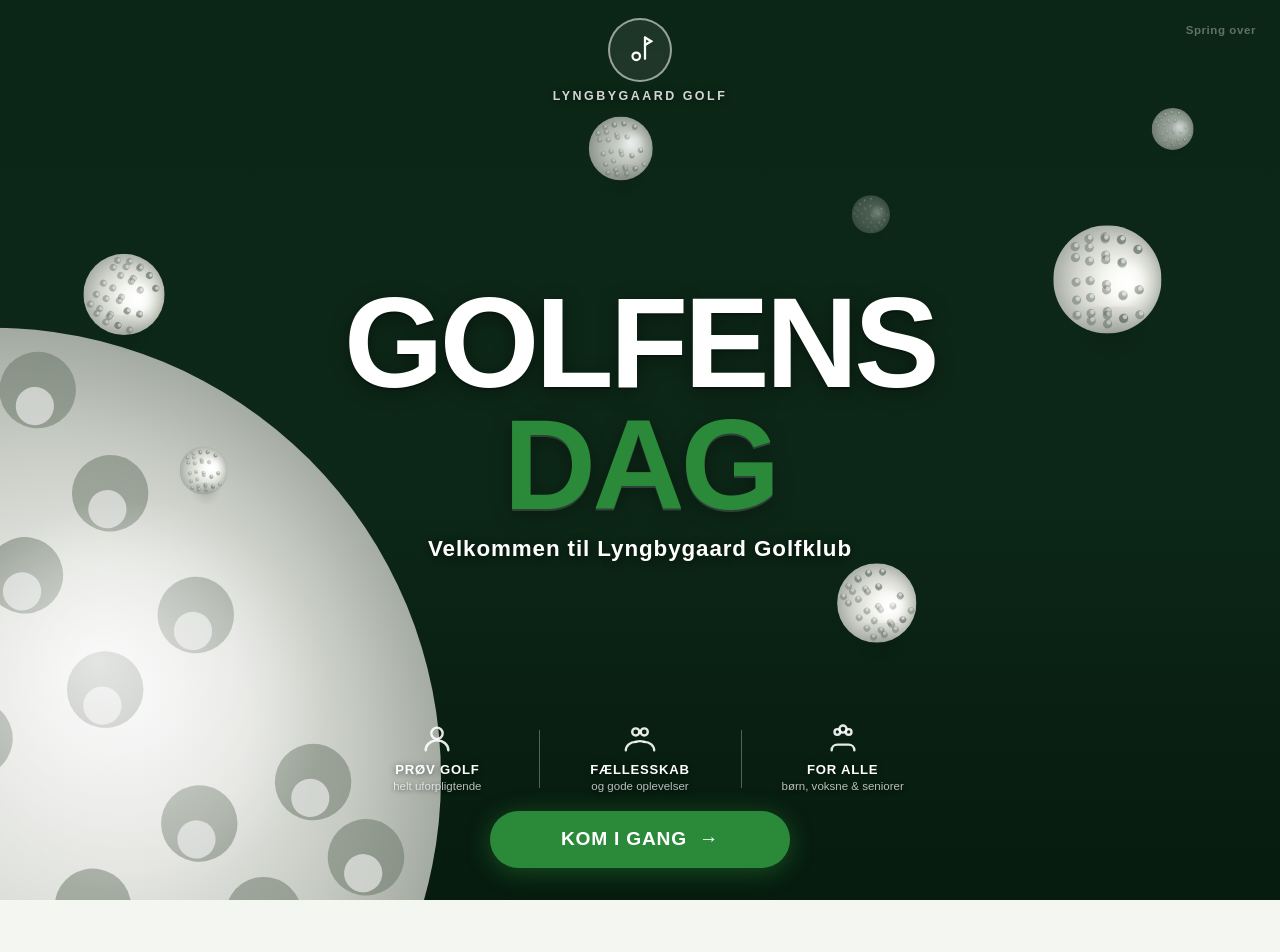
==== index.html @ 6e4650cc "Add files via upload" ====
<!DOCTYPE html>
<html lang="da">
<head>
  <meta charset="UTF-8">
  <meta name="viewport" content="width=device-width, initial-scale=1.0, viewport-fit=cover">
  <meta name="description" content="Golfens Dag 2027 – Din digitale guide til Lyngbygaard Golfklubs store event.">
  <meta name="theme-color" content="#0B3D2B">
  <meta name="apple-mobile-web-app-capable" content="yes">
  <meta name="apple-mobile-web-app-status-bar-style" content="black-translucent">
  <meta name="apple-mobile-web-app-title" content="Golfens Dag">
  <title>Golfens Dag 2027 – Lyngbygaard Golfklub</title>
  <link rel="stylesheet" href="style.css?v=2.7.8">
  <link rel="manifest" href="manifest.json">
  <link rel="apple-touch-icon" href="icon-192.png">
  <link rel="icon" type="image/png" href="icon-192.png">

  <!-- Inline SVG-ikoner som symbols – ingen ekstern afhængighed -->
  <svg aria-hidden="true" width="0" height="0" style="position:absolute;width:0;height:0;overflow:hidden" xmlns="http://www.w3.org/2000/svg">
    <!-- Kalender / Program -->
    <symbol id="icon-program" viewBox="0 0 24 24" fill="none"
            stroke="currentColor" stroke-width="1.8" stroke-linecap="round" stroke-linejoin="round">
      <rect x="3" y="4" width="18" height="18" rx="2"/>
      <line x1="16" y1="2" x2="16" y2="6"/>
      <line x1="8"  y1="2" x2="8"  y2="6"/>
      <line x1="3"  y1="10" x2="21" y2="10"/>
      <line x1="8"  y1="14" x2="8.01"  y2="14" stroke-width="2.2"/>
      <line x1="12" y1="14" x2="12.01" y2="14" stroke-width="2.2"/>
      <line x1="16" y1="14" x2="16.01" y2="14" stroke-width="2.2"/>
    </symbol>

    <!-- Golftræner / Mød trænerteamet -->
    <symbol id="icon-traener" viewBox="0 0 24 24" fill="none"
            stroke="currentColor" stroke-width="1.8" stroke-linecap="round" stroke-linejoin="round">
      <circle cx="9"  cy="7"  r="3"/>
      <circle cx="17" cy="6"  r="2.5"/>
      <path d="M2 21c0-3.87 3.13-7 7-7h4c3.87 0 7 3.13 7 7"/>
      <path d="M17 9c1.66 0 3 1.34 3 3v9" stroke-dasharray="2 2"/>
    </symbol>

    <!-- Åben bog / Golfbegreber -->
    <symbol id="icon-begreber" viewBox="0 0 24 24" fill="none"
            stroke="currentColor" stroke-width="1.8" stroke-linecap="round" stroke-linejoin="round">
      <path d="M2 3h6a4 4 0 0 1 4 4v14a3 3 0 0 0-3-3H2z"/>
      <path d="M22 3h-6a4 4 0 0 0-4 4v14a3 3 0 0 1 3-3h7z"/>
    </symbol>

    <!-- Golfbold + flag / Begynderforløb -->
    <symbol id="icon-begynder" viewBox="0 0 24 24" fill="none"
            stroke="currentColor" stroke-width="1.8" stroke-linecap="round" stroke-linejoin="round">
      <circle cx="9" cy="17" r="3"/>
      <line x1="16" y1="3" x2="16" y2="19"/>
      <path d="M16 3l5 3-5 3"/>
    </symbol>

    <!-- Telefon / Kontakt -->
    <symbol id="icon-kontakt" viewBox="0 0 24 24" fill="none"
            stroke="currentColor" stroke-width="1.8" stroke-linecap="round" stroke-linejoin="round">
      <path d="M22 16.92v3a2 2 0 0 1-2.18 2
               19.79-19.79 0 0 1-8.63-3.07
               17.5 17.5 0 0 1-6-6
               19.79-19.79 0 0 1-3.07-8.67
               A2 2 0 0 1 4.11 2h3a2 2 0 0 1 2 1.72
               12.84 12.84 0 0 0 .7 2.81
               a2 2 0 0 1-.45 2.11L8.09 9.91
               a16 16 0 0 0 6 6l1.27-1.27
               a2 2 0 0 1 2.11-.45
               12.84 12.84 0 0 0 2.81.7
               A2 2 0 0 1 22 16.92z"/>
    </symbol>

    <!-- Klubhus / Om klubben -->
    <symbol id="icon-om" viewBox="0 0 24 24" fill="none"
            stroke="currentColor" stroke-width="1.8" stroke-linecap="round" stroke-linejoin="round">
      <path d="M3 9.5L12 3l9 6.5V21H3V9.5z"/>
      <path d="M9 21V12h6v9"/>
    </symbol>

    <!-- Cirkelmønster til hero -->
    <symbol id="pattern-circles" viewBox="0 0 200 200">
      <circle cx="40"  cy="40"  r="32" fill="none" stroke="rgba(255,255,255,0.045)" stroke-width="1"/>
      <circle cx="160" cy="40"  r="32" fill="none" stroke="rgba(255,255,255,0.045)" stroke-width="1"/>
      <circle cx="40"  cy="160" r="32" fill="none" stroke="rgba(255,255,255,0.045)" stroke-width="1"/>
      <circle cx="160" cy="160" r="32" fill="none" stroke="rgba(255,255,255,0.045)" stroke-width="1"/>
      <circle cx="100" cy="100" r="48" fill="none" stroke="rgba(255,255,255,0.03)"  stroke-width="1"/>
    </symbol>

    <!-- Gear / Admin -->
    <symbol id="icon-gear" viewBox="0 0 24 24" fill="none"
            stroke="currentColor" stroke-width="1.8" stroke-linecap="round" stroke-linejoin="round">
      <circle cx="12" cy="12" r="3"/>
      <path d="M19.4 15a1.65 1.65 0 0 0 .33 1.82l.06.06a2 2 0 0 1-2.83 2.83l-.06-.06
               a1.65 1.65 0 0 0-1.82-.33 1.65 1.65 0 0 0-1 1.51V21
               a2 2 0 0 1-4 0v-.09A1.65 1.65 0 0 0 9 19.4
               a1.65 1.65 0 0 0-1.82.33l-.06.06
               a2 2 0 0 1-2.83-2.83l.06-.06A1.65 1.65 0 0 0 4.68 15
               a1.65 1.65 0 0 0-1.51-1H3a2 2 0 0 1 0-4h.09
               A1.65 1.65 0 0 0 4.6 9a1.65 1.65 0 0 0-.33-1.82l-.06-.06
               a2 2 0 0 1 2.83-2.83l.06.06A1.65 1.65 0 0 0 9 4.68
               a1.65 1.65 0 0 0 1-1.51V3a2 2 0 0 1 4 0v.09
               a1.65 1.65 0 0 0 1 1.51 1.65 1.65 0 0 0 1.82-.33l.06-.06
               a2 2 0 0 1 2.83 2.83l-.06.06A1.65 1.65 0 0 0 19.4 9
               a1.65 1.65 0 0 0 1.51 1H21a2 2 0 0 1 0 4h-.09
               a1.65 1.65 0 0 0-1.51 1z"/>
    </symbol>
    <radialGradient id="gb-grad" cx="38%" cy="30%" r="80%"><stop offset="0" stop-color="#ffffff"/><stop offset=".55" stop-color="#f1f4f6"/><stop offset="1" stop-color="#cdd6db"/></radialGradient>
    <pattern id="gb-dimple" width="9" height="9" patternUnits="userSpaceOnUse"><circle cx="4.500" cy="4.500" r="2.300" fill="rgba(120,135,145,.16)"/><circle cx="0" cy="0" r="2.300" fill="rgba(120,135,145,.16)"/><circle cx="9" cy="9" r="2.300" fill="rgba(120,135,145,.16)"/><circle cx="9" cy="0" r="2.300" fill="rgba(120,135,145,.16)"/><circle cx="0" cy="9" r="2.300" fill="rgba(120,135,145,.16)"/></pattern>
    <symbol id="gi-flag" viewBox="0 0 48 48"><ellipse cx="24" cy="40" rx="19" ry="5.5" fill="#74c24f"/><ellipse cx="24" cy="38.6" rx="15" ry="3.6" fill="#8fd163"/><rect x="23" y="9" width="2" height="29" rx="1" fill="#f4f4f2" stroke="#b5bdb8" stroke-width=".5"/><path d="M25 9l13 5.2L25 19.5z" fill="#d8322a"/></symbol>
    <symbol id="gi-trees" viewBox="0 0 48 48"><ellipse cx="24" cy="40" rx="19" ry="5.5" fill="#74c24f"/><ellipse cx="24" cy="38.6" rx="15" ry="3.6" fill="#8fd163"/><rect x="11" y="27" width="3" height="12" fill="#7a5230"/><circle cx="12.5" cy="22" r="8" fill="#2f8f3a"/><rect x="22.5" y="22" width="3.4" height="17" fill="#7a5230"/><circle cx="24.2" cy="16" r="9.5" fill="#3aa145"/><rect x="34" y="29" width="3" height="10" fill="#7a5230"/><circle cx="35.5" cy="24" r="7" fill="#2f8f3a"/></symbol>
    <symbol id="gi-grass" viewBox="0 0 48 48"><g fill="#2f8f3a"><path d="M8 42Q8 30 4 20Q13 28 14 42z"/><path d="M16 42Q17 24 15 10Q24 24 22 42z" fill="#3aa145"/><path d="M24 42Q26 30 33 18Q32 32 31 42z"/><path d="M31 42Q34 32 42 26Q38 36 38 42z" fill="#3aa145"/><path d="M20 42Q21 34 14 30Q22 33 25 42z" fill="#74c24f"/></g></symbol>
    <symbol id="gi-putter" viewBox="0 0 48 48"><ellipse cx="24" cy="40" rx="19" ry="5.5" fill="#74c24f"/><ellipse cx="24" cy="38.6" rx="15" ry="3.6" fill="#8fd163"/><path d="M34 6L20 35" stroke="#6b7478" stroke-width="2.4" stroke-linecap="round"/><path d="M13 35h13l1.8 4.4H14.5z" fill="#e3a92b"/><circle cx="37" cy="36" r="3.8" fill="#fff" stroke="#c4cbd0"/></symbol>
    <symbol id="gi-chip" viewBox="0 0 48 48"><ellipse cx="24" cy="40" rx="19" ry="5.5" fill="#74c24f"/><ellipse cx="24" cy="38.6" rx="15" ry="3.6" fill="#8fd163"/><path d="M8 33Q17 14 31 28" fill="none" stroke="#6b7478" stroke-width="2" stroke-dasharray="3 3" stroke-linecap="round"/><circle cx="37" cy="33" r="4" fill="#fff" stroke="#c4cbd0"/></symbol>
    <symbol id="gi-pitch" viewBox="0 0 48 48"><ellipse cx="24" cy="40" rx="19" ry="5.5" fill="#74c24f"/><ellipse cx="24" cy="38.6" rx="15" ry="3.6" fill="#8fd163"/><path d="M8 35Q19 -2 38 33" fill="none" stroke="#6b7478" stroke-width="2" stroke-dasharray="3 3" stroke-linecap="round"/><circle cx="39" cy="35" r="4" fill="#fff" stroke="#c4cbd0"/></symbol>
    <symbol id="gi-bunker" viewBox="0 0 48 48"><ellipse cx="24" cy="38" rx="20" ry="7" fill="#74c24f"/><ellipse cx="24" cy="35.5" rx="15" ry="5.6" fill="#e8cd86"/><path d="M11 35q13-10 26 0" fill="#f3dc9d"/><path d="M8 31l-2-6M12 30l-1-7M40 31l2-6" stroke="#3aa145" stroke-width="2" stroke-linecap="round"/></symbol>
    <symbol id="gi-trophy" viewBox="0 0 48 48"><path d="M15 8h18v10a9 9 0 0 1-18 0z" fill="#e3a92b"/><path d="M15 11H8c0 7 3 9 7 9M33 11h7c0 7-3 9-7 9" fill="none" stroke="#e3a92b" stroke-width="2.6"/><rect x="21.5" y="26" width="5" height="8" fill="#c98a1a"/><rect x="15" y="34" width="18" height="6" rx="1.5" fill="#e3a92b"/></symbol>
    <symbol id="gi-bird" viewBox="0 0 48 48"><ellipse cx="22" cy="27" rx="13" ry="8" fill="#4f9a42" transform="rotate(-12 22 27)"/><circle cx="35" cy="19" r="5.6" fill="#6bb055"/><path d="M39.5 18l7 2.2-7 3z" fill="#e3a92b"/><circle cx="36.4" cy="18" r="1.1" fill="#173326"/><path d="M11 29L2 36l13-2z" fill="#4f9a42"/><path d="M17 24q5-9 13-8" fill="none" stroke="#6bb055" stroke-width="3"/><path d="M22 35l-1 6M27 34l1 7" stroke="#e3a92b" stroke-width="2" stroke-linecap="round"/></symbol>
    <symbol id="gi-bird2" viewBox="0 0 48 48"><ellipse cx="22" cy="27" rx="13" ry="8" fill="#2f7a35" transform="rotate(-12 22 27)"/><circle cx="35" cy="19" r="5.6" fill="#3f9e3a"/><path d="M39.5 18l7 2.2-7 3z" fill="#e3a92b"/><circle cx="36.4" cy="18" r="1.1" fill="#173326"/><path d="M11 29L2 36l13-2z" fill="#2f7a35"/><path d="M17 24q5-9 13-8" fill="none" stroke="#3f9e3a" stroke-width="3"/><path d="M22 35l-1 6M27 34l1 7" stroke="#e3a92b" stroke-width="2" stroke-linecap="round"/></symbol>
    <symbol id="gi-chart" viewBox="0 0 48 48"><rect x="6" y="28" width="9" height="12" rx="1.5" fill="#8fd163"/><rect x="19" y="19" width="9" height="21" rx="1.5" fill="#3f9e3a"/><rect x="32" y="8" width="9" height="32" rx="1.5" fill="#1e7a34"/></symbol>
    <symbol id="gi-card" viewBox="0 0 48 48"><rect x="5" y="11" width="38" height="27" rx="4" fill="#fff" stroke="#0B3D2B" stroke-width="2"/><path d="M5 15a4 4 0 0 1 4-4h30a4 4 0 0 1 4 4v4H5z" fill="#0B3D2B"/><circle cx="15" cy="29" r="4.2" fill="#C9A45C"/><rect x="23" y="25" width="15" height="2.6" rx="1.3" fill="#9aa5a0"/><rect x="23" y="31" width="10" height="2.6" rx="1.3" fill="#9aa5a0"/></symbol>
    <symbol id="gi-score" viewBox="0 0 48 48"><rect x="10" y="7" width="28" height="35" rx="4" fill="#fff" stroke="#0B3D2B" stroke-width="2"/><rect x="18" y="4" width="12" height="7" rx="2" fill="#C9A45C"/><path d="M15 21l3 3 6-6" fill="none" stroke="#3f9e3a" stroke-width="2.8" stroke-linecap="round" stroke-linejoin="round"/><path d="M28 21h6M15 31l3 3 6-6" fill="none" stroke="#9aa5a0" stroke-width="2.4" stroke-linecap="round"/><path d="M28 31h6" stroke="#9aa5a0" stroke-width="2.4" stroke-linecap="round"/></symbol>
    <symbol id="gi-markers" viewBox="0 0 48 48"><ellipse cx="24" cy="40" rx="19" ry="5.5" fill="#74c24f"/><ellipse cx="24" cy="38.6" rx="15" ry="3.6" fill="#8fd163"/><rect x="12" y="24" width="2" height="15" fill="#cfd5d8"/><circle cx="13" cy="20" r="5.2" fill="#d8322a"/><rect x="34" y="24" width="2" height="15" fill="#cfd5d8"/><circle cx="35" cy="20" r="5.2" fill="#fff" stroke="#c4cbd0"/></symbol>
    <symbol id="gi-stakes" viewBox="0 0 48 48"><ellipse cx="24" cy="40" rx="19" ry="5.5" fill="#74c24f"/><ellipse cx="24" cy="38.6" rx="15" ry="3.6" fill="#8fd163"/><g stroke="#b5bdb8" stroke-width=".6"><rect x="10" y="10" width="5" height="29" fill="#fff"/><rect x="21.5" y="10" width="5" height="29" fill="#fff"/><rect x="33" y="10" width="5" height="29" fill="#fff"/></g><g fill="#d8322a"><rect x="10" y="10" width="5" height="6"/><rect x="21.5" y="10" width="5" height="6"/><rect x="33" y="10" width="5" height="6"/></g></symbol>
    <symbol id="gi-water" viewBox="0 0 48 48"><ellipse cx="24" cy="30" rx="20" ry="11" fill="#4aa3d8"/><path d="M9 27q4-4 8 0t8 0 8 0 6 0" fill="none" stroke="#fff" stroke-width="2.2" stroke-linecap="round"/><path d="M13 34q4-3 7 0t7 0 7 0" fill="none" stroke="#bfe3f6" stroke-width="2" stroke-linecap="round"/></symbol>
    <symbol id="gi-ball" viewBox="0 0 48 48"><circle cx="24" cy="24" r="16" fill="#fff" stroke="#c4cbd0" stroke-width="1.6"/><circle cx="18" cy="18" r="1.5" fill="#dfe5e8"/><circle cx="24" cy="15" r="1.5" fill="#dfe5e8"/><circle cx="30" cy="18" r="1.5" fill="#dfe5e8"/><circle cx="15" cy="25" r="1.5" fill="#dfe5e8"/><circle cx="21" cy="23" r="1.5" fill="#dfe5e8"/><circle cx="27" cy="23" r="1.5" fill="#dfe5e8"/><circle cx="33" cy="25" r="1.5" fill="#dfe5e8"/><circle cx="18" cy="30" r="1.5" fill="#dfe5e8"/><circle cx="24" cy="29" r="1.5" fill="#dfe5e8"/><circle cx="30" cy="30" r="1.5" fill="#dfe5e8"/><circle cx="21" cy="35" r="1.5" fill="#dfe5e8"/><circle cx="27" cy="35" r="1.5" fill="#dfe5e8"/></symbol>
    <symbol id="gi-clock" viewBox="0 0 48 48"><rect x="21" y="4" width="6" height="4" rx="1.5" fill="#0B3D2B"/><circle cx="24" cy="26" r="17" fill="#fff" stroke="#0B3D2B" stroke-width="3"/><path d="M24 15v11l8 5" fill="none" stroke="#0B3D2B" stroke-width="3" stroke-linecap="round" stroke-linejoin="round"/></symbol>
    <symbol id="gi-golfer" viewBox="0 0 48 48"><circle cx="21" cy="8.5" r="4.6" fill="#e8b78a"/><path d="M16 8.5a5 5 0 0 1 10 0z" fill="#3f9e3a"/><path d="M18 14l9 1.2-1.4 13.6h-6.6z" fill="#74c24f"/><path d="M20 29l-3.5 13M25 29l4.5 13" stroke="#2c3a66" stroke-width="3.6" stroke-linecap="round"/><path d="M26 17l10 8" stroke="#e8b78a" stroke-width="3" stroke-linecap="round"/><path d="M37 25l6 13" stroke="#6b7478" stroke-width="2.2" stroke-linecap="round"/><circle cx="42" cy="41" r="2.4" fill="#fff" stroke="#c4cbd0"/></symbol>
    <symbol id="gi-people" viewBox="0 0 48 48"><circle cx="24" cy="14" r="6.2" fill="#e3a92b"/><path d="M12 38q0-13 12-13t12 13z" fill="#e3a92b"/><circle cx="9" cy="20" r="4.6" fill="#7aae52"/><path d="M0 38q0-10 9-10 2 0 4 .8-3 4-3 9.2z" fill="#7aae52"/><circle cx="39" cy="20" r="4.6" fill="#7aae52"/><path d="M48 38q0-10-9-10-2 0-4 .8 3 4 3 9.2z" fill="#7aae52"/></symbol>
    <symbol id="gi-checker" viewBox="0 0 48 48"><rect x="21" y="6" width="2.4" height="36" rx="1.2" fill="#6b7478"/><rect x="23" y="9" width="5" height="5" fill="#173326"/><rect x="28" y="9" width="5" height="5" fill="#fff"/><rect x="33" y="9" width="5" height="5" fill="#173326"/><rect x="38" y="9" width="5" height="5" fill="#fff"/><rect x="43" y="9" width="5" height="5" fill="#173326"/><rect x="23" y="14" width="5" height="5" fill="#fff"/><rect x="28" y="14" width="5" height="5" fill="#173326"/><rect x="33" y="14" width="5" height="5" fill="#fff"/><rect x="38" y="14" width="5" height="5" fill="#173326"/><rect x="43" y="14" width="5" height="5" fill="#fff"/><rect x="23" y="19" width="5" height="5" fill="#173326"/><rect x="28" y="19" width="5" height="5" fill="#fff"/><rect x="33" y="19" width="5" height="5" fill="#173326"/><rect x="38" y="19" width="5" height="5" fill="#fff"/><rect x="43" y="19" width="5" height="5" fill="#173326"/><rect x="23" y="9" width="25" height="15" fill="none" stroke="#173326" stroke-width="1"/></symbol>
    <symbol id="gi-club" viewBox="0 0 48 48"><ellipse cx="24" cy="40" rx="19" ry="5.5" fill="#74c24f"/><ellipse cx="24" cy="38.6" rx="15" ry="3.6" fill="#8fd163"/><path d="M36 5L19 34" stroke="#6b7478" stroke-width="2.4" stroke-linecap="round"/><path d="M12 34l9 4 -2.6 3.6-9.4-3z" fill="#e3a92b"/><circle cx="38" cy="36" r="3.8" fill="#fff" stroke="#c4cbd0"/></symbol>
    <symbol id="gi-target" viewBox="0 0 48 48"><circle cx="22" cy="26" r="17" fill="#fff" stroke="#e3a92b" stroke-width="2.6"/><circle cx="22" cy="26" r="11" fill="#e3a92b"/><circle cx="22" cy="26" r="6.5" fill="#fff"/><circle cx="22" cy="26" r="3" fill="#d8322a"/><path d="M24 24l17-17M36 6l5 1 1 5" fill="none" stroke="#173326" stroke-width="2.4" stroke-linecap="round" stroke-linejoin="round"/></symbol>
    <symbol id="gi-kids" viewBox="0 0 48 48"><circle cx="15" cy="12" r="5.2" fill="#e3a92b"/><path d="M6 38q0-12 9-12t9 12z" fill="#e3a92b"/><circle cx="34" cy="19" r="4.4" fill="#7aae52"/><path d="M26 38q0-9 8-9t8 9z" fill="#7aae52"/></symbol>
    <symbol id="gi-binoc" viewBox="0 0 48 48"><rect x="5" y="13" width="15" height="26" rx="6" fill="#e3a92b"/><rect x="28" y="13" width="15" height="26" rx="6" fill="#e3a92b"/><rect x="18" y="19" width="12" height="9" rx="2" fill="#c98a1a"/><circle cx="12.5" cy="35" r="4.4" fill="#0B3D2B"/><circle cx="35.5" cy="35" r="4.4" fill="#0B3D2B"/><rect x="7" y="8" width="11" height="7" rx="2" fill="#c98a1a"/><rect x="30" y="8" width="11" height="7" rx="2" fill="#c98a1a"/></symbol>
    <symbol id="gi-pin" viewBox="0 0 48 48"><path d="M24 3c-8.4 0-15 6.4-15 14.6C9 29 24 45 24 45s15-16 15-27.4C39 9.4 32.400 3 24 3z" fill="#e3a92b"/><circle cx="24" cy="17.5" r="6" fill="#fff"/></symbol>
    <symbol id="gi-phone" viewBox="0 0 48 48"><path d="M10 4h7l3.6 9-4.4 2.8a24 24 0 0 0 11 11L30 22.400l9 3.600V34a5 5 0 0 1-5 5C19 39 9 25 9 11a5 5 0 0 1 1-7z" fill="#2f8a3a"/></symbol>
    <symbol id="gi-mail" viewBox="0 0 48 48"><rect x="4" y="10" width="40" height="28" rx="4.5" fill="#e3a92b"/><path d="M6 13l18 14 18-14" fill="none" stroke="#fff3cf" stroke-width="2.6" stroke-linejoin="round"/><path d="M6 36l13-12M42 36L29 24" stroke="#c98a1a" stroke-width="2" stroke-linecap="round"/></symbol>
    <symbol id="gi-copy" viewBox="0 0 48 48"><rect x="17" y="5" width="23" height="31" rx="3.5" fill="#2f8a3a"/><rect x="8" y="13" width="23" height="31" rx="3.5" fill="#fff" stroke="#2f8a3a" stroke-width="2.6"/><path d="M13 23h13M13 29h13M13 35h8" stroke="#9aa5a0" stroke-width="2.4" stroke-linecap="round"/></symbol>
    <symbol id="gi-map" viewBox="0 0 48 48"><path d="M4 13l13-6 14 6 13-6v28l-13 6-14-6-13 6z" fill="#3f9e3a" stroke="#0B3D2B" stroke-width="2" stroke-linejoin="round"/><path d="M17 7v28M31 13v28" stroke="#0B3D2B" stroke-width="1.6" opacity=".55"/><path d="M24 12c-4.200 0-7.500 3.200-7.500 7.300C16.500 25 24 33 24 33s7.500-8 7.500-13.700c0-4.100-3.300-7.300-7.500-7.300z" fill="#e3a92b" stroke="#fff" stroke-width="1.4"/><circle cx="24" cy="19.300" r="2.800" fill="#fff"/></symbol>
    <symbol id="gi-ext" viewBox="0 0 24 28"><path d="M14 6h8v8M22 6L11 17M18 14v6a2 2 0 0 1-2 2H6a2 2 0 0 1-2-2V10a2 2 0 0 1 2-2h6" fill="none" stroke="currentColor" stroke-width="2.2" stroke-linecap="round" stroke-linejoin="round"/></symbol>
    <symbol id="gd-ball-sym" viewBox="0 0 120 120"><ellipse cx="60" cy="112" rx="40" ry="6" fill="rgba(0,0,0,.28)"/><circle cx="60" cy="58" r="54" fill="url(#gb-grad)"/><circle cx="60" cy="58" r="54" fill="url(#gb-dimple)"/><circle cx="60" cy="58" r="53.200" fill="none" stroke="rgba(0,0,0,.14)" stroke-width="1.6"/><g transform="translate(60 31)" fill="none" stroke="#C9A45C" stroke-width="3" stroke-linecap="round" stroke-linejoin="round"><circle cx="-6" cy="12" r="4.200"/><path d="M3 -8v22M3 -8l10 4-10 4" fill="#C9A45C"/></g><text x="60" y="66" text-anchor="middle" font-family="-apple-system,BlinkMacSystemFont,Segoe UI,Helvetica,Arial,sans-serif" font-size="14.500" font-weight="800" fill="#0B3D2B">Lyngbygaard</text><text x="60" y="83" text-anchor="middle" font-family="-apple-system,BlinkMacSystemFont,Segoe UI,Helvetica,Arial,sans-serif" font-size="14.500" font-weight="800" fill="#0B3D2B">Golf</text></symbol>
  </svg>
</head>
<body>

  <!-- ===== HEADER ===== -->
  <header class="app-header">
    <div class="header-inner">
      <button class="back-btn" id="back-btn" aria-label="Tilbage til forsiden">
        <svg viewBox="0 0 16 16" fill="none" stroke="currentColor"
             stroke-width="2.4" stroke-linecap="round" stroke-linejoin="round"
             width="16" height="16" aria-hidden="true">
          <path d="M10 3L5 8l5 5"/>
        </svg>
        Forside
      </button>
      <div class="header-logo" aria-label="Lyngbygaard Golf">
        <svg width="18" height="18" viewBox="0 0 24 24" fill="none"
             stroke="currentColor" stroke-width="2" stroke-linecap="round"
             aria-hidden="true" class="header-logo-icon">
          <circle cx="9" cy="17" r="3"/>
          <line x1="16" y1="2" x2="16" y2="19"/>
          <path d="M16 2l5 3-5 3"/>
        </svg>
        <span class="header-logo-text">Lyngbygaard <span class="header-logo-gold">Golf</span></span>
      </div>
      <button class="menu-btn" id="menu-btn" aria-label="Åbn menu" aria-expanded="false">
        <svg width="20" height="20" viewBox="0 0 20 20" fill="none"
             stroke="currentColor" stroke-width="2" stroke-linecap="round"
             aria-hidden="true">
          <line x1="2" y1="5"  x2="18" y2="5"/>
          <line x1="2" y1="10" x2="18" y2="10"/>
          <line x1="2" y1="15" x2="18" y2="15"/>
        </svg>
      </button>
    </div>
  </header>

  <!-- ===== BURGER MENU ===== -->
  <div class="menu-overlay" id="menu-overlay" role="presentation"></div>
  <div class="nav-menu" id="nav-menu" role="navigation" aria-label="Hovedmenu">
    <div class="nav-menu-header">
      <div class="nav-menu-title">Golfens Dag 2027</div>
    </div>
    <nav>
      <a href="#" onclick="navigate('home'); return false;">
        <span class="nav-icon">
          <svg width="16" height="16" viewBox="0 0 24 24" fill="none" stroke="currentColor"
               stroke-width="1.9" stroke-linecap="round" stroke-linejoin="round" aria-hidden="true">
            <path d="M3 9.5L12 3l9 6.5V21H3V9.5z"/><path d="M9 21V12h6v9"/>
          </svg>
        </span>
        Forside
      </a>
      <a href="#" onclick="navigate('program'); return false;">
        <span class="nav-icon">
          <svg width="16" height="16" viewBox="0 0 24 24" fill="none" stroke="currentColor"
               stroke-width="1.9" stroke-linecap="round" stroke-linejoin="round" aria-hidden="true">
            <rect x="3" y="4" width="18" height="18" rx="2"/>
            <line x1="16" y1="2" x2="16" y2="6"/><line x1="8" y1="2" x2="8" y2="6"/>
            <line x1="3" y1="10" x2="21" y2="10"/>
          </svg>
        </span>
        Program
      </a>
      <a href="https://lyg.dk/traenerteamet/" target="_blank" rel="noopener" onclick="closeMenu()">
        <span class="nav-icon">
          <svg width="16" height="16" viewBox="0 0 24 24" fill="none" stroke="currentColor"
               stroke-width="1.9" stroke-linecap="round" stroke-linejoin="round" aria-hidden="true">
            <circle cx="9" cy="7" r="3"/><circle cx="17" cy="6" r="2.5"/>
            <path d="M2 21c0-3.87 3.13-7 7-7h4c3.87 0 7 3.13 7 7"/>
          </svg>
        </span>
        Mød trænerteamet <span class="nav-ext">↗</span>
      </a>
      <a href="#" onclick="navigate('begreber'); return false;">
        <span class="nav-icon">
          <svg width="16" height="16" viewBox="0 0 24 24" fill="none" stroke="currentColor"
               stroke-width="1.9" stroke-linecap="round" stroke-linejoin="round" aria-hidden="true">
            <path d="M2 3h6a4 4 0 0 1 4 4v14a3 3 0 0 0-3-3H2z"/>
            <path d="M22 3h-6a4 4 0 0 0-4 4v14a3 3 0 0 1 3-3h7z"/>
          </svg>
        </span>
        Golfbegreber
      </a>
      <a href="#" onclick="navigate('begynder'); return false;">
        <span class="nav-icon">
          <svg width="16" height="16" viewBox="0 0 24 24" fill="none" stroke="currentColor"
               stroke-width="1.9" stroke-linecap="round" stroke-linejoin="round" aria-hidden="true">
            <circle cx="9" cy="17" r="3"/>
            <line x1="16" y1="3" x2="16" y2="19"/>
            <path d="M16 3l5 3-5 3"/>
          </svg>
        </span>
        Begynderforløb
      </a>
      <a href="#" onclick="navigate('kontakt'); return false;">
        <span class="nav-icon">
          <svg width="16" height="16" viewBox="0 0 24 24" fill="none" stroke="currentColor"
               stroke-width="1.9" stroke-linecap="round" stroke-linejoin="round" aria-hidden="true">
            <path d="M22 16.92v3a2 2 0 0 1-2.18 2 19.79 19.79 0 0 1-8.63-3.07
                     17.5 17.5 0 0 1-6-6 19.79 19.79 0 0 1-3.07-8.67A2 2 0 0 1 4.11 2h3
                     a2 2 0 0 1 2 1.72 12.84 12.84 0 0 0 .7 2.81 a2 2 0 0 1-.45 2.11
                     L8.09 9.91a16 16 0 0 0 6 6l1.27-1.27a2 2 0 0 1 2.11-.45
                     12.84 12.84 0 0 0 2.81.7A2 2 0 0 1 22 16.92z"/>
          </svg>
        </span>
        Kontakt
      </a>
      <a href="#" onclick="navigate('om'); return false;">
        <span class="nav-icon">
          <svg width="16" height="16" viewBox="0 0 24 24" fill="none" stroke="currentColor"
               stroke-width="1.9" stroke-linecap="round" stroke-linejoin="round" aria-hidden="true">
            <path d="M3 9.5L12 3l9 6.5V21H3V9.5z"/><path d="M9 21V12h6v9"/>
          </svg>
        </span>
        Om Lyngbygaard Golf
      </a>
    </nav>
  </div>

  <!-- ===== MAIN ===== -->
  <main class="main-content">

    <!-- ========================================
         FORSIDE
         ======================================== -->
    <section class="page active" id="page-home" aria-label="Forside">

      <!-- FORSIDE v2.7.8 – golfbane som baggrund, seks fotokort med gyldne rammer.
           Al tekst er rigtig HTML. Kortfoto sættes i style.css (--img pr. kort). -->
      <div class="gh" id="gh-hero">
        <div class="gh-copy">
          <p class="gh-eyebrow"><span>Golfens Dag 2027</span></p>
          <h1 class="gh-title">Lyngbygaard Golfklub</h1>
          <p class="gh-tagline">Oplev golfen · Mød trænerne · Kom godt i gang</p>
        </div>

        <div class="gh-grid" role="list" aria-label="Menuen">
          <button class="gh-card" data-card="om" role="listitem" type="button" onclick="navigate('om')" aria-label="Om klubben">
            <span class="gh-card-photo" aria-hidden="true"></span>
            <span class="gh-card-label">Om klubben</span>
            <svg class="gh-chev" width="18" height="18" viewBox="0 0 20 20" fill="none" stroke="currentColor" stroke-width="2.4" stroke-linecap="round" stroke-linejoin="round" aria-hidden="true"><path d="M7 3l7 7-7 7"/></svg>
          </button>
          <button class="gh-card" data-card="program" role="listitem" type="button" onclick="navigate('program')" aria-label="Program">
            <span class="gh-card-photo" aria-hidden="true"></span>
            <span class="gh-card-label">Program</span>
            <svg class="gh-chev" width="18" height="18" viewBox="0 0 20 20" fill="none" stroke="currentColor" stroke-width="2.4" stroke-linecap="round" stroke-linejoin="round" aria-hidden="true"><path d="M7 3l7 7-7 7"/></svg>
          </button>
          <a class="gh-card" data-card="traener" role="listitem" href="https://lyg.dk/traenerteamet/" target="_blank" rel="noopener" aria-label="Mød trænerteamet (åbner eksternt)">
            <span class="gh-card-photo" aria-hidden="true"></span>
            <span class="gh-card-label">Mød trænerteamet</span>
            <svg class="gh-chev" width="18" height="18" viewBox="0 0 20 20" fill="none" stroke="currentColor" stroke-width="2.4" stroke-linecap="round" stroke-linejoin="round" aria-hidden="true"><path d="M7 3l7 7-7 7"/></svg>
          </a>
          <button class="gh-card" data-card="begreber" role="listitem" type="button" onclick="navigate('begreber')" aria-label="Golfbegreber">
            <span class="gh-card-photo" aria-hidden="true"></span>
            <span class="gh-card-label">Golfbegreber</span>
            <svg class="gh-chev" width="18" height="18" viewBox="0 0 20 20" fill="none" stroke="currentColor" stroke-width="2.4" stroke-linecap="round" stroke-linejoin="round" aria-hidden="true"><path d="M7 3l7 7-7 7"/></svg>
          </button>
          <button class="gh-card" data-card="begynder" role="listitem" type="button" onclick="navigate('begynder')" aria-label="Begynderforløb">
            <span class="gh-card-photo" aria-hidden="true"></span>
            <span class="gh-card-label">Begynderforløb</span>
            <svg class="gh-chev" width="18" height="18" viewBox="0 0 20 20" fill="none" stroke="currentColor" stroke-width="2.4" stroke-linecap="round" stroke-linejoin="round" aria-hidden="true"><path d="M7 3l7 7-7 7"/></svg>
          </button>
          <button class="gh-card" data-card="kontakt" role="listitem" type="button" onclick="navigate('kontakt')" aria-label="Kontakt">
            <span class="gh-card-photo" aria-hidden="true"></span>
            <span class="gh-card-label">Kontakt</span>
            <svg class="gh-chev" width="18" height="18" viewBox="0 0 20 20" fill="none" stroke="currentColor" stroke-width="2.4" stroke-linecap="round" stroke-linejoin="round" aria-hidden="true"><path d="M7 3l7 7-7 7"/></svg>
          </button>
        </div>

        <div class="gh-cta-wrap">
          <button class="gh-cta" type="button" onclick="navigate('begynder')">
            <span>Kom godt videre med golf</span>
            <svg width="20" height="20" viewBox="0 0 24 24" fill="none" stroke="currentColor" stroke-width="2.4"
                 stroke-linecap="round" stroke-linejoin="round" aria-hidden="true"><path d="M5 12h14M13 6l6 6-6 6"/></svg>
          </button>
          <a class="gh-site" href="https://lyg.dk" target="_blank" rel="noopener">lyg.dk ↗</a>
        </div>
      </div>

    </section><!-- /home -->


    <!-- ========================================
         PROGRAM
         ======================================== -->
    <section class="page" id="page-program" aria-label="Program">
      <div class="page-header hdr-course">
        <h1>Program</h1>
        <p>Golfens Dag 2027 · Lyngbygaard Golfklub</p>
      </div>
      <div class="page-body">
        <div class="section-label">Dagens forløb</div>
        <div class="timeline" id="timeline" role="list"></div>
        <div class="section-label">Stationer</div>
        <div class="stations-grid" id="stations-list" role="list"></div>
        <div style="margin-top:1.75rem">
          <button class="btn-primary" onclick="navigate('begynder')">Se begynderforløb</button>
        </div>
      </div>
            <div class="gd-turf"><img class="gd-ball" src="assets/images/lyngbygaard-golfbold.webp?v=2.7.8" alt="Golfbold med Lyngbygaard Golf-logo" width="160" height="160" loading="lazy"></div>
      <footer class="app-footer">
        <div class="footer-top">
          <div class="footer-brand">
            <div class="footer-brand-name">Lyngbygaard Golfklub</div>
            <div class="footer-brand-address">Lyngbygårdsvej 29 · 8220 Brabrand</div>
          </div>
          <div class="footer-links">
            <a href="https://lyg.dk" target="_blank" rel="noopener">lyg.dk ↗</a>
          </div>
        </div>
        <div class="footer-divider"></div>
        <div class="footer-meta">
          <div class="footer-meta-left">Nordic Operations</div>
          <div class="footer-meta-right"><span class="footer-version">v2.7.8</span></div>
        </div>
      </footer>
    </section>

    <!-- ========================================
         GOLFBEGREBER
         ======================================== -->
    <section class="page" id="page-begreber" aria-label="Golfbegreber">
      <div class="page-header">
        <h1>Golfbegreber</h1>
        <p>De vigtigste ord du møder på banen</p>
      </div>
      <div class="page-body">
        <div class="begreber-list" id="begreber-list" role="list"></div>
      </div>
            <div class="gd-turf"><img class="gd-ball" src="assets/images/lyngbygaard-golfbold.webp?v=2.7.8" alt="Golfbold med Lyngbygaard Golf-logo" width="160" height="160" loading="lazy"></div>
      <footer class="app-footer">
        <div class="footer-top">
          <div class="footer-brand">
            <div class="footer-brand-name">Lyngbygaard Golfklub</div>
            <div class="footer-brand-address">Lyngbygårdsvej 29 · 8220 Brabrand</div>
          </div>
          <div class="footer-links">
            <a href="https://lyg.dk" target="_blank" rel="noopener">lyg.dk ↗</a>
          </div>
        </div>
        <div class="footer-divider"></div>
        <div class="footer-meta">
          <div class="footer-meta-left">Nordic Operations</div>
          <div class="footer-meta-right"><span class="footer-version">v2.7.8</span></div>
        </div>
      </footer>
    </section>

    <!-- ========================================
         BEGYNDERFORLØB
         ======================================== -->
    <section class="page" id="page-begynder" aria-label="Begynderforløb">
      <div class="page-header">
        <h1>Begynderforløb</h1>
        <p>Start din golfrejse med os</p>
      </div>
      <div class="page-body">
        <!-- MICRO-ANIMATION "Klar til dit første slag?" -->
        <div class="micro-ball-section" id="micro-ball-section">
          <canvas id="micro-canvas" class="micro-canvas" aria-hidden="true"></canvas>
          <div class="micro-content" id="micro-content">
            <p class="micro-eyebrow">Klar til dit første slag?</p>
            <p class="micro-text">Prøv golf og oplev, hvor sjovt det er at komme i gang.</p>
            <a class="btn-primary micro-cta"
               href="https://lyg.dk/begyndergolf/#kontakt-form"
               target="_blank" rel="noopener"
               aria-label="Tilmeld dig begynderforløb">
              TILMELD DIG NU →
            </a>
          </div>
        </div>

        <div class="courses-list" id="courses-list" role="list"></div>
        <div class="info-box">
          <h3>Er du i tvivl?</h3>
          <p>Vi hjælper dig gerne – uanset hvad du undrer dig over.</p>
          <a class="btn-secondary" href="https://lyg.dk/begyndergolf/#kontakt-form"
             target="_blank" rel="noopener">Kontakt os</a>
        </div>
      </div>
      <footer class="app-footer">
        <div class="footer-top">
          <div class="footer-brand">
            <div class="footer-brand-name">Lyngbygaard Golfklub</div>
            <div class="footer-brand-address">Lyngbygårdsvej 29 · 8220 Brabrand</div>
          </div>
          <div class="footer-links">
            <a href="https://lyg.dk" target="_blank" rel="noopener">lyg.dk ↗</a>
          </div>
        </div>
        <div class="footer-divider"></div>
        <div class="footer-meta">
          <div class="footer-meta-left">Nordic Operations</div>
          <div class="footer-meta-right"><span class="footer-version">v2.7.8</span></div>
        </div>
      </footer>
    </section>

    <!-- ========================================
         KONTAKT
         ======================================== -->
    <section class="page" id="page-kontakt" aria-label="Kontakt">
      <div class="page-header">
        <h1>Kontakt</h1>
        <p>Vi er klar til at hjælpe dig</p>
      </div>
      <div class="page-body">
        <div class="kontakt-info">
          <div class="kc-id">
            <svg class="gi kc-pin" aria-hidden="true" focusable="false"><use href="#gi-pin"/></svg>
            <div>
              <h2 id="kontakt-name"></h2>
              <div class="kontakt-info-row" id="kontakt-address"></div>
            </div>
          </div>
          <div class="kontakt-info-row kc-line"><svg class="gi" aria-hidden="true" focusable="false"><use href="#gi-phone"/></svg><span id="kontakt-phone-text"></span></div>
          <div class="kontakt-info-row kc-line"><svg class="gi" aria-hidden="true" focusable="false"><use href="#gi-mail"/></svg><span id="kontakt-email-text"></span></div>
        </div>
        <div class="kontakt-btns">
          <a class="kontakt-btn" id="btn-ring" href="tel:87441070" aria-label="Ring til klubben">
            <svg class="gi kb-ico" aria-hidden="true" focusable="false"><use href="#gi-phone"/></svg>
            <span>Ring</span>
          </a>
          <button class="kontakt-btn" id="btn-copy-email" onclick="copyEmail()"
                  aria-label="Kopier e-mailadresse">
            <svg class="gi kb-ico" aria-hidden="true" focusable="false"><use href="#gi-copy"/></svg>
            <span>Kopier mail</span>
          </button>
          <a class="kontakt-btn" id="btn-sendmail" href="mailto:kontor@lyg.dk"
             aria-label="Send e-mail">
            <svg class="gi kb-ico" aria-hidden="true" focusable="false"><use href="#gi-mail"/></svg>
            <span>Send mail</span>
          </a>
          <a class="kontakt-btn" id="btn-maps"
             href="https://maps.google.com/?q=Lyngbygaard+Golfklub,+Lyngbygårdsvej+29,+8220+Brabrand"
             target="_blank" rel="noopener" aria-label="Rutevejledning i Google Maps">
            <svg class="gi kb-ico" aria-hidden="true" focusable="false"><use href="#gi-map"/></svg>
            <span>Rutevejledning</span>
          </a>
        </div>
        <a class="btn-primary" id="btn-website" href="https://lyg.dk"
           target="_blank" rel="noopener">Besøg lyg.dk <svg class="gi-ext" aria-hidden="true" focusable="false"><use href="#gi-ext"/></svg></a>
      </div>
            <div class="gd-turf"><img class="gd-ball" src="assets/images/lyngbygaard-golfbold.webp?v=2.7.8" alt="Golfbold med Lyngbygaard Golf-logo" width="160" height="160" loading="lazy"></div>
      <footer class="app-footer">
        <div class="footer-top">
          <div class="footer-brand">
            <div class="footer-brand-name">Lyngbygaard Golfklub</div>
            <div class="footer-brand-address">Lyngbygårdsvej 29 · 8220 Brabrand</div>
          </div>
          <div class="footer-links">
            <a href="https://lyg.dk" target="_blank" rel="noopener">lyg.dk ↗</a>
          </div>
        </div>
        <div class="footer-divider"></div>
        <div class="footer-meta">
          <div class="footer-meta-left">Nordic Operations</div>
          <div class="footer-meta-right"><span class="footer-version">v2.7.8</span></div>
        </div>
      </footer>
    </section>

    <!-- ========================================
         OM LYNGBYGAARD GOLF
         ======================================== -->
    <section class="page" id="page-om" aria-label="Om Lyngbygaard Golf">
      <div class="page-header">
        <h1>Om Lyngbygaard Golf</h1>
        <p>Klik for at læse mere på lyg.dk</p>
      </div>
      <div class="page-body">
        <div class="om-grid" id="om-grid" role="list"></div>
      </div>
      <footer class="app-footer">
        <div class="footer-top">
          <div class="footer-brand">
            <div class="footer-brand-name">Lyngbygaard Golfklub</div>
            <div class="footer-brand-address">Lyngbygårdsvej 29 · 8220 Brabrand</div>
          </div>
          <div class="footer-links">
            <a href="https://lyg.dk" target="_blank" rel="noopener">lyg.dk ↗</a>
          </div>
        </div>
        <div class="footer-divider"></div>
        <div class="footer-meta">
          <div class="footer-meta-left"></div>
          <div class="footer-meta-right"><span class="footer-version">v2.7.8</span></div>
        </div>
      </footer>
    </section>

    <!-- ========================================
         ADMIN
         ======================================== -->
    <section class="page" id="page-admin" aria-label="Admin">
      <div class="page-header">
        <h1>Admin</h1>
        <p>Lokal forhåndsvisning – kun på denne enhed</p>
      </div>
      <div class="page-body">
        <div class="admin-notice" role="note">
          <strong>Lokal forhåndsvisning</strong>
          Ændringer her gemmes kun i denne browser på denne enhed. De opdaterer
          <u>ikke</u> hjemmesiden for andre besøgende. PIN-koden er kun en let
          afskærmning mod uforvarende klik og er <u>ikke</u> sikker adgangskontrol.
        </div>
        <div id="admin-login" class="admin-login-wrap">
          <h2>Indtast PIN-kode</h2>
          <div class="admin-pin-row">
            <input type="password" inputmode="numeric" maxlength="6"
                   id="admin-pin-input" placeholder="••••" autocomplete="off"
                   aria-label="PIN-kode">
            <button class="btn-primary"
                    style="width:auto;padding:.75rem 1.25rem;min-height:0"
                    onclick="checkAdminPin()">OK</button>
          </div>
          <p class="pin-error" id="admin-pin-error" role="alert">Forkert kode – prøv igen</p>
        </div>
        <div id="admin-content-wrapper" style="display:none">
          <div id="admin-content"></div>
          <p class="admin-saved" id="admin-saved-msg" role="status" aria-live="polite">✓ Gemt lokalt på denne enhed – ikke på hjemmesiden</p>
        </div>
      </div>
      <footer class="app-footer">
        <div class="footer-top">
          <div class="footer-brand">
            <div class="footer-brand-name">Lyngbygaard Golfklub</div>
          </div>
        </div>
        <div class="footer-divider"></div>
        <div class="footer-meta">
          <div class="footer-meta-left">Nordic Operations</div>
          <div class="footer-meta-right"><span class="footer-version">v2.7.8</span></div>
        </div>
      </footer>
    </section>

  </main>

  <!-- ===== INFORMATIONSBJÆLKE (v2.7.8) ===== -->
  <nav class="ticker" id="gd-ticker" aria-label="Information fra klubben">
    <div class="ticker-track">
      <div class="ticker-set">
        <a class="ticker-item" href="#begynder" data-go="begynder">Ny til golf? Husk at tilmelde dig vores begynderforløb.</a>
        <span class="ticker-sep" aria-hidden="true">◆</span>
        <a class="ticker-item" href="#kontakt" data-go="kontakt">Har du allerede golfkortet? Kontakt kontoret.</a>
        <span class="ticker-sep" aria-hidden="true">◆</span>
      </div>
      <div class="ticker-set" aria-hidden="true">
        <a class="ticker-item" tabindex="-1" href="#begynder" data-go="begynder">Ny til golf? Husk at tilmelde dig vores begynderforløb.</a>
        <span class="ticker-sep" aria-hidden="true">◆</span>
        <a class="ticker-item" tabindex="-1" href="#kontakt" data-go="kontakt">Har du allerede golfkortet? Kontakt kontoret.</a>
        <span class="ticker-sep" aria-hidden="true">◆</span>
      </div>
    </div>
  </nav>

  <!-- ===== POPUP: BEGYNDERFORLØB OG GOLFKORT (v2.7.8) ===== -->
  <div class="gd-modal" id="gd-popup" hidden>
    <div class="gd-modal-backdrop" data-close></div>
    <div class="gd-modal-card" role="dialog" aria-modal="true" aria-labelledby="gd-pop-title" tabindex="-1">
      <button class="gd-modal-close" type="button" data-close aria-label="Luk">
        <svg width="18" height="18" viewBox="0 0 18 18" fill="none" stroke="currentColor" stroke-width="2" stroke-linecap="round" aria-hidden="true"><path d="M3 3l12 12M15 3L3 15"/></svg>
      </button>
      <h2 class="gd-modal-title" id="gd-pop-title">Velkommen til Golfens Dag 2027!</h2>
      <h3 class="gd-modal-sub gd-modal-sub-first">Er du ny til golf?</h3>
      <p class="gd-modal-text">Husk at tilmelde dig vores begynderforløb, så du kan komme godt i gang.</p>
      <h3 class="gd-modal-sub">Har du allerede golfkortet?</h3>
      <p class="gd-modal-text">Så kontakt klubbens kontor, som kan hjælpe dig videre.</p>
      <div class="gd-modal-actions">
        <a class="gd-modal-btn gd-modal-btn-primary" id="gd-pop-signup" href="#begynder" data-go="begynder">Se begynderforløb</a>
        <a class="gd-modal-btn gd-modal-btn-ghost" id="gd-pop-office" href="#kontakt" data-go="kontakt">Kontakt kontoret</a>
        <button class="gd-modal-btn gd-modal-btn-text" id="gd-pop-close" type="button" data-close>Luk</button>
      </div>
    </div>
  </div>

  <!-- ===== INSTALL BANNER ===== -->
  <div class="install-banner" id="install-btn"
       role="complementary" aria-label="Installér app">
    <p>Gem appen på din startskærm</p>
    <button onclick="installApp()">Installér</button>
  </div>

  <!-- ===== ADMIN GEAR – diskret ===== -->
  <button class="admin-gear" onclick="navigate('admin')" aria-label="Admin">
    <svg class="admin-gear-svg"><use href="#icon-gear"/></svg>
  </button>

  <script src="app.js?v=2.7.8"></script>
  <script src="intro.js?v=2.7.8"></script>
</body>
</html>
---- style.css ----
/* ============================================================
   GOLFENS DAG 2027 – style.css v2.7.7
   Lyngbygaard Golfklub · Visuel optimering
   ============================================================ */

/* ── PALETTE ────────────────────────────────────────────────
   #0B3D2B  primær mørkegrøn
   #154F38  sekundær grøn
   #B88A2A  guld (accent only)
   #F4F6F2  varm lys baggrund
   #FFFFFF  kort/hvid
   #173326  primær tekst
   #6F7772  sekundær tekst
   ─────────────────────────────────────────────────────────── */

:root {
  /* Farver */
  --c-green:        #0B3D2B;
  --c-green2:       #154F38;
  --c-green-dark:   #072318;
  --c-green-mid:    #1d6645;
  --c-green-light:  #e6f0ea;
  --c-green-xlight: #f0f7f3;
  --c-gold:         #B88A2A;
  --c-gold-light:   #f7eed6;
  --c-bg:           #F4F6F2;
  --c-white:        #FFFFFF;
  --c-border:       #dce5de;
  --c-text:         #173326;
  --c-text2:        #6F7772;

  /* Typografi */
  --font: -apple-system, BlinkMacSystemFont, 'Segoe UI', Helvetica, Arial, sans-serif;

  /* Radier */
  --r-sm: 10px;
  --r:    16px;
  --r-lg: 22px;

  /* Skygger */
  --sh-xs: 0 1px 3px rgba(11,61,43,.06);
  --sh-sm: 0 2px 8px  rgba(11,61,43,.09);
  --sh-md: 0 4px 20px rgba(11,61,43,.13);

  /* Transitions */
  --ease: .17s cubic-bezier(.4,0,.2,1);

  /* Safe area */
  --safe-top:    env(safe-area-inset-top, 0px);
  --safe-bottom: env(safe-area-inset-bottom, 0px);
  --safe-left:   env(safe-area-inset-left, 0px);
  --safe-right:  env(safe-area-inset-right, 0px);

  --header-h:    52px;
  --header-full: calc(var(--header-h) + var(--safe-top));
}

/* ============================================================
   RESET
   ============================================================ */
*, *::before, *::after { box-sizing: border-box; margin: 0; padding: 0; }
html  { font-size: 16px; -webkit-text-size-adjust: 100%; }
body  {
  font-family: var(--font);
  background: var(--c-bg);
  color: var(--c-text);
  min-height: 100vh;
  -webkit-font-smoothing: antialiased;
  overscroll-behavior-y: contain;
  overflow-x: hidden;
}
img   { max-width: 100%; height: auto; display: block; }
a     { text-decoration: none; color: inherit; }
button { font-family: inherit; }

/* ============================================================
   HEADER
   ============================================================ */
.app-header {
  position: fixed;
  top: 0; left: 0; right: 0;
  padding-top: var(--safe-top);
  height: var(--header-full);
  background: var(--c-green);
  z-index: 100;
  box-shadow: 0 1px 0 rgba(255,255,255,.05), 0 2px 10px rgba(0,0,0,.2);
}

.header-inner {
  height: var(--header-h);
  display: flex;
  align-items: center;
  justify-content: space-between;
  padding: 0 max(1rem, calc(var(--safe-left) + .75rem))
             0 max(1rem, calc(var(--safe-right) + .75rem));
  position: relative;
}

/* Logo – centered absolutely so back/menu never shift it */
.header-logo {
  position: absolute;
  left: 50%; transform: translateX(-50%);
  display: flex; align-items: center; gap: 7px;
  pointer-events: none;
  white-space: nowrap;
}
.header-logo-icon { color: var(--c-gold); flex-shrink: 0; }
.header-logo-text { font-size: .88rem; font-weight: 700; color: var(--c-white); }
.header-logo-gold { color: var(--c-gold); }

/* Back button */
.back-btn {
  display: none;
  align-items: center;
  gap: 5px;
  background: none; border: none;
  color: rgba(255,255,255,.9);
  font-size: .85rem; font-weight: 600;
  cursor: pointer;
  min-width: 44px;
  height: var(--header-h);
  padding: 0 10px 0 2px;
  -webkit-tap-highlight-color: transparent;
  transition: color var(--ease);
  position: relative; z-index: 1;
}
.back-btn:active { color: var(--c-white); }

/* Menu button */
.menu-btn {
  background: none; border: none;
  color: var(--c-white);
  min-width: 44px; height: var(--header-h);
  display: flex; align-items: center; justify-content: flex-end;
  cursor: pointer;
  -webkit-tap-highlight-color: transparent;
  transition: opacity var(--ease);
  position: relative; z-index: 1;
}
.menu-btn:active { opacity: .7; }

/* ============================================================
   BURGER MENU
   ============================================================ */
.menu-overlay {
  display: none;
  position: fixed; inset: 0;
  background: rgba(0,0,0,.48);
  z-index: 200;
  backdrop-filter: blur(3px);
  -webkit-backdrop-filter: blur(3px);
}
.menu-overlay.open { display: block; }

.nav-menu {
  position: fixed;
  top: 0; right: -295px;
  width: 280px; height: 100%;
  background: var(--c-green-dark);
  z-index: 300;
  padding-top: var(--header-full);
  overflow-y: auto;
  -webkit-overflow-scrolling: touch;
  transition: right .24s cubic-bezier(.4,0,.2,1);
}
.nav-menu.open { right: 0; }

.nav-menu-header {
  padding: 1.1rem 1.2rem .7rem;
  border-bottom: 1px solid rgba(255,255,255,.06);
  margin-bottom: .2rem;
}
.nav-menu-title {
  color: var(--c-gold);
  font-size: .7rem; font-weight: 700;
  letter-spacing: .12em; text-transform: uppercase;
}

.nav-menu nav a {
  display: flex; align-items: center; gap: 12px;
  color: rgba(255,255,255,.86);
  font-size: .95rem;
  padding: .85rem 1.2rem;
  min-height: 52px;
  border-bottom: 1px solid rgba(255,255,255,.05);
  -webkit-tap-highlight-color: transparent;
  transition: background var(--ease), color var(--ease);
}
.nav-menu nav a:hover,
.nav-menu nav a:active { background: rgba(255,255,255,.06); color: var(--c-white); }

.nav-icon {
  width: 30px; height: 30px;
  background: rgba(255,255,255,.08);
  border-radius: 7px;
  display: flex; align-items: center; justify-content: center;
  flex-shrink: 0; color: rgba(255,255,255,.75);
}
.nav-ext { margin-left: auto; color: rgba(255,255,255,.25); font-size: .75rem; }

/* ============================================================
   MAIN
   ============================================================ */
.main-content {
  padding-top: var(--header-full);
  min-height: 100vh;
}

.page { display: none; }
.page.active { display: block; animation: fadeIn .2s ease; }

@keyframes fadeIn {
  from { opacity: 0; transform: translateY(4px); }
  to   { opacity: 1; transform: translateY(0); }
}

/* ============================================================
   HOME – HERO  (reduceret højde ~20-25%)
   ============================================================ */
.hero {
  background: var(--c-green);
  padding: 1.25rem 1.25rem 1.2rem;
  display: flex;
  flex-direction: column;
  align-items: center;
  text-align: center;
  position: relative;
  overflow: hidden;
  /* Minimal højtde – kompakt men luftig */
  min-height: 0;
}

/* Bevaret cirkelmønster som absolut overlay */
.hero-pattern {
  position: absolute; inset: 0;
  pointer-events: none;
  opacity: 1;
}
.hero-pattern svg { width: 100%; height: 100%; }

/* Subtil gradient over mønstret for læsbarhed */
.hero::after {
  content: '';
  position: absolute; inset: 0;
  background: linear-gradient(
    175deg,
    rgba(7,35,24,.25)  0%,
    rgba(11,61,43,.10) 50%,
    rgba(7,35,24,.30)  100%
  );
  pointer-events: none;
}

.hero-content {
  position: relative; z-index: 1;
  display: flex; flex-direction: column;
  align-items: center;
}

/* Lille emblem */
.hero-emblem {
  width: 52px; height: 52px;
  background: rgba(255,255,255,.1);
  border: 1.5px solid rgba(255,255,255,.2);
  border-radius: 50%;
  display: flex; align-items: center; justify-content: center;
  color: var(--c-gold);
  margin-bottom: .85rem;
  backdrop-filter: blur(8px);
  -webkit-backdrop-filter: blur(8px);
}

.hero-eyebrow {
  color: var(--c-gold);
  font-size: .7rem; font-weight: 700;
  letter-spacing: .14em; text-transform: uppercase;
  margin-bottom: .4rem;
  text-shadow: 0 1px 4px rgba(0,0,0,.3);
}

.hero-title {
  color: var(--c-white);
  font-size: 1.9rem; font-weight: 800;
  line-height: 1.08; letter-spacing: -.03em;
  margin-bottom: .5rem;
  text-shadow: 0 2px 8px rgba(0,0,0,.35);
}
.hero-year { color: var(--c-gold); }

.hero-subtitle {
  color: rgba(255,255,255,.75);
  font-size: .88rem; line-height: 1.5;
  max-width: 260px;
  text-shadow: 0 1px 5px rgba(0,0,0,.3);
}

/* ============================================================
   HOME – MENUGITTER (6 kort) OVEN PÅ GOLFBILLEDET
   Mobil: 2 kolonner × 3 rækker. Desktop: 3 kolonner × 2 rækker
   (se RESPONSIVE). Kortene er glasagtige/mørkegrønne semitransparente
   flader, ikke hvide kasser, så billedet forbliver synligt igennem dem.
   ============================================================ */
.home-nav {
  position: relative;
  z-index: 1;
  flex: 1;                       /* tager den ledige plads i home-photo-section */
  display: grid;
  grid-template-columns: 1fr 1fr;
  align-content: end;            /* skub griddet ned mod bunden af billedet,
                                     så det ikke dækker headline-teksten øverst */
  gap: .65rem;
  padding: 0 1rem 1.5rem;
  max-width: 480px;
  width: 100%;
  margin: 0 auto;
}

/* Kort – glasagtig mørkegrøn flade oven på billedet */
.home-btn {
  background: rgba(7, 35, 24, .44);
  border: 1px solid rgba(255,255,255,.24);
  border-radius: var(--r);
  padding: 1rem .7rem .9rem;
  min-height: 92px;              /* store nok touch-felter */
  display: flex;
  flex-direction: column;
  align-items: center;
  justify-content: center;
  gap: .45rem;
  cursor: pointer;
  text-decoration: none;
  color: var(--c-white);
  -webkit-tap-highlight-color: transparent;
  backdrop-filter: blur(10px) saturate(1.4);
  -webkit-backdrop-filter: blur(10px) saturate(1.4);
  box-shadow: 0 2px 10px rgba(0,0,0,.2);
  transition: transform var(--ease), background var(--ease), border-color var(--ease);
  position: relative; overflow: hidden;
}

/* Tryk-effekt */
.home-btn:active {
  transform: scale(.96);
  background: rgba(7, 35, 24, .62);
  border-color: rgba(255,255,255,.4);
}
@media (hover: hover) {
  .home-btn:hover {
    transform: translateY(-2px);
    background: rgba(7, 35, 24, .58);
    border-color: rgba(184,138,42,.55);
  }
}

/* Guld top-kant som aktiv accent */
.home-btn::before {
  content: '';
  position: absolute; top: 0; left: 0; right: 0;
  height: 2.5px;
  background: var(--c-gold);
  opacity: 0;
  transition: opacity var(--ease);
}
.home-btn:active::before { opacity: 1; }
@media (hover: hover) { .home-btn:hover::before { opacity: 1; } }

/* SVG-ikonwrapper – hvid glas-ring, tydelig mod billedet */
.home-btn-icon-wrap {
  width: 40px; height: 40px;
  background: rgba(255,255,255,.16);
  border: 1px solid rgba(255,255,255,.3);
  border-radius: 11px;
  display: flex; align-items: center; justify-content: center;
  color: var(--c-white);
  flex-shrink: 0;
}

/* Ikonet selv – fast størrelse og stregtykkelse */
.home-btn-svg {
  width: 21px; height: 21px;
  display: block;
  /* stroke er sat via currentColor på symbol */
}

.home-btn-label {
  font-size: .78rem; font-weight: 600;
  color: var(--c-white);
  text-align: center;
  line-height: 1.25;
  text-shadow: 0 1px 4px rgba(0,0,0,.4);
  /* Maks to linjer */
  display: -webkit-box;
  -webkit-line-clamp: 2;
  -webkit-box-orient: vertical;
  overflow: hidden;
}

/* Meget smalle skærme: én kolonne */
@media (max-width: 320px) {
  .home-nav { grid-template-columns: 1fr; }
  .home-btn { min-height: 68px; flex-direction: row; justify-content: flex-start; gap: .75rem; padding: .75rem .9rem; }
}

/* ============================================================
   HOME – GOLF FOTO SEKTION (erstatter tom hvid bund)
   ============================================================ */
.home-photo-section {
  /* Primary: golf-swing (varmt solnedgangslys, sving) */
  background-image: url('assets/images/golf-swing.webp?v=2.7.8');
  background-size: cover;
  background-repeat: no-repeat;
  /* Mobil: spiller er centreret i billedet, lidt til højre */
  background-position: 55% center;

  /* Billedet er nu selve bærer af menukortene, ikke kun en bundstribe */
  min-height: 640px;
  position: relative;
  display: flex;
  flex-direction: column;
  margin-top: 0;
}

/* Gradient overlay hele vejen ned, så kort/ikoner/tekst er tydelige overalt
   – ikke kun i bunden som før */
.home-photo-overlay {
  position: absolute; inset: 0;
  background: linear-gradient(
    to bottom,
    rgba(7, 35, 24, 0.34) 0%,
    rgba(7, 35, 24, 0.24) 30%,
    rgba(7, 35, 24, 0.46) 70%,
    rgba(7, 35, 24, 0.8) 100%
  );
  pointer-events: none;
}

/* Footer tekst oven på foto */
.home-photo-footer {
  position: relative; z-index: 1;
  display: flex;
  align-items: center;
  justify-content: flex-end;
  padding: 1rem 1.25rem;
  padding-bottom: max(1rem, calc(var(--safe-bottom) + .75rem));
}
.home-photo-link {
  display: flex; align-items: center; gap: 4px;
  font-size: .78rem; font-weight: 700;
  color: var(--c-gold);
  transition: color var(--ease);
}
.home-photo-link:hover { color: #d4a94e; }

/* KOM I GANG – rigtig HTML-knap i en ekstra bund-zone under billedet.
   Sektionen forlænges med --cta-h nedad (padding-bottom), mens billedet
   stadig skaleres/placeres efter den oprindelige indholdsboks
   (background-origin: content-box). Dermed flytter menukortene sig ikke, og
   billedets komposition og skalering er uændret. Knappen ligger absolut i
   bundzonen, er smallere end skærmen (min. 4 rem luft i siderne) og kan derfor
   hverken overlappe de seks kort eller admin-tandhjulet nederst til højre. */
.home-photo-section {
  --cta-h: 5.5rem;
  --cta-band: #0a2a1c;
  box-sizing: content-box;
  padding-bottom: var(--cta-h);
  background-origin: content-box;
  background-color: var(--cta-band);
}
/* Bundzonen er ensfarvet mørkegrøn og tones blødt ind i de nederste 64 px af
   fotoet (under kortene), så der ikke opstår en hård kant. */
.home-photo-section::after {
  content: '';
  position: absolute; left: 0; right: 0; bottom: 0;
  height: calc(var(--cta-h) + 64px);
  background: linear-gradient(to bottom,
    rgba(10,42,28,0) 0,
    var(--cta-band) 64px);
  pointer-events: none;
}
/* MOBIL (< 600 px): hele "GOLFENS DAG 2027" skal kunne læses.
   Billedet centreres vandret og skaleres, så titlen (ca. 610 af billedets 1400 px)
   altid er hele vejen inde i skærmen (maks. 612 px højde, mindre på smalle skærme),
   og sektionen gøres 56 px højere, så de seks kort ligger under titlen i stedet for
   oven på den. Billedet ender da 56 px før sektionens bund; resten dækkes af den
   mørke overgang (samme farve som billedets nederste kant). Desktop/tablet er uændret. */
@media (max-width: 599px) {
  .home-photo-section {
    min-height: 668px;
    background-position: 50% 0;
    background-size: auto min(612px, calc((100vw - 24px) * 1.7213));
    background-color: #1e2705;
  }
}

.home-cta-wrap {
  position: absolute; left: 0; right: 0; bottom: 0;
  height: var(--cta-h);
  z-index: 1;
  display: flex; align-items: center; justify-content: center;
  padding: 0 4rem;
}
.home-cta {
  display: flex; align-items: center; justify-content: center; gap: .6rem;
  width: 100%; max-width: 340px; min-height: 54px;
  padding: .9rem 1.6rem;
  background: #2a8a3a; color: var(--c-white);
  border-radius: 99px; border: 1.5px solid rgba(255,255,255,.28);
  font-size: 1.02rem; font-weight: 800; letter-spacing: .06em; text-decoration: none;
  box-shadow: 0 6px 20px rgba(0,0,0,.35), 0 0 0 4px rgba(42,138,58,.22);
  -webkit-tap-highlight-color: transparent;
  transition: transform var(--ease), background var(--ease), box-shadow var(--ease);
}
.home-cta:active { transform: scale(.97); background: #1f6e2d; }
.home-cta:focus-visible { outline: 3px solid var(--c-gold); outline-offset: 3px; }
.home-cta-arrow { flex-shrink: 0; transition: transform var(--ease); }
@media (hover: hover) {
  .home-cta:hover { background: #31a044; box-shadow: 0 8px 24px rgba(0,0,0,.4), 0 0 0 5px rgba(42,138,58,.3); }
  .home-cta:hover .home-cta-arrow { transform: translateX(3px); }
}
@media (min-width: 900px) {
  .home-cta { max-width: 380px; min-height: 58px; font-size: 1.08rem; }
}

/* Tablet */
@media (min-width: 600px) {
  .home-photo-section {
    min-height: 700px;
    background-position: 50% 32%;
  }
}

/* iPad landscape / desktop */
@media (min-width: 900px) {
  .home-photo-section {
    min-height: 720px;
    background-position: 50% 26%;
  }
}

/* Bred desktop */
@media (min-width: 1280px) {
  .home-photo-section {
    min-height: 760px;
    background-position: 50% 24%;
  }
}

/* ============================================================
   PAGE HEADER (undersider)
   ============================================================ */
.page-header {
  background: var(--c-green);
  padding: 1.3rem 1.25rem 1.2rem;
  color: var(--c-white);
}
.page-header h1 {
  font-size: 1.35rem; font-weight: 800; letter-spacing: -.02em;
}
.page-header p {
  font-size: .84rem; color: rgba(255,255,255,.6); margin-top: .28rem;
}

.page-body {
  padding: 1.2rem 1rem;
  padding-bottom: max(5rem, calc(var(--safe-bottom) + 4rem));
}

/* ============================================================
   SECTION LABEL
   ============================================================ */
.section-label {
  font-size: .68rem; font-weight: 700;
  color: var(--c-text2); text-transform: uppercase; letter-spacing: .12em;
  margin: 1.4rem 0 .6rem;
  display: flex; align-items: center; gap: .5rem;
}
.section-label::after { content: ''; flex: 1; height: 1px; background: var(--c-border); }

/* ============================================================
   PROGRAM – TIMELINE
   ============================================================ */
.timeline { display: flex; flex-direction: column; margin-bottom: 1.4rem; }

.timeline-item {
  display: grid;
  grid-template-columns: 52px 18px 1fr;
  column-gap: .7rem;
  position: relative;
}
.timeline-item:not(:last-child) .timeline-dot::after {
  content: '';
  position: absolute; left: 50%; top: 18px;
  transform: translateX(-50%);
  width: 2px; height: calc(100% + 1px);
  background: var(--c-border);
}
.timeline-time {
  font-size: .76rem; font-weight: 700;
  color: var(--c-green2); text-align: right;
  padding-top: 9px;
}
.timeline-dot { display: flex; justify-content: center; padding-top: 9px; position: relative; }
.timeline-dot-inner {
  width: 13px; height: 13px;
  background: var(--c-green); border-radius: 50%;
  border: 2.5px solid var(--c-bg);
  box-shadow: 0 0 0 2px var(--c-green);
  position: relative; z-index: 1; flex-shrink: 0;
}
.timeline-content {
  background: var(--c-white); border-radius: var(--r-sm);
  padding: .7rem .95rem; margin-bottom: .45rem;
  display: flex; align-items: center; gap: .7rem;
  box-shadow: var(--sh-xs); border: 1px solid var(--c-border);
}
.timeline-icon { font-size: 1.05rem; }
.timeline-title { font-size: .9rem; font-weight: 600; color: var(--c-text); }

.stations-grid { display: grid; grid-template-columns: 1fr 1fr; gap: .5rem; }
.station-chip {
  background: var(--c-green2); color: var(--c-white);
  border-radius: var(--r-sm);
  padding: .65rem .85rem; font-size: .84rem; font-weight: 600;
  text-align: center;
}

/* ============================================================
   GOLFBEGREBER
   ============================================================ */
.begreber-list { display: flex; flex-direction: column; gap: .45rem; }
.term-card {
  background: var(--c-white); border-radius: var(--r-sm);
  padding: .85rem 1.05rem; border: 1px solid var(--c-border);
  box-shadow: var(--sh-xs); display: flex; gap: .7rem; align-items: flex-start;
}
.term-badge {
  background: var(--c-green-light); color: var(--c-green);
  font-size: .74rem; font-weight: 700;
  padding: .22rem .55rem; border-radius: 6px;
  flex-shrink: 0; margin-top: .1rem; white-space: nowrap;
}
.term-name { font-size: .9rem; font-weight: 700; color: var(--c-text); margin-bottom: .18rem; }
.term-def  { font-size: .83rem; color: var(--c-text2); line-height: 1.45; }

/* ============================================================
   BEGYNDERFORLØB
   ============================================================ */
.courses-list { display: flex; flex-direction: column; gap: .7rem; margin-bottom: 1.2rem; }
.course-card {
  background: var(--c-white); border-radius: var(--r);
  border: 1px solid var(--c-border); box-shadow: var(--sh-xs); overflow: hidden;
}
.course-card-header {
  background: var(--c-green); padding: .85rem 1.05rem;
  display: flex; align-items: center; justify-content: space-between;
}
.course-name  { font-size: 1rem; font-weight: 800; color: var(--c-white); }
.course-badge {
  background: rgba(255,255,255,.14); color: rgba(255,255,255,.85);
  font-size: .68rem; font-weight: 700; padding: .2rem .58rem; border-radius: 99px;
}
.course-card-body { padding: .85rem 1.05rem; display: flex; flex-direction: column; gap: .3rem; }
.course-detail { font-size: .83rem; color: var(--c-text2); display: flex; align-items: center; gap: .45rem; }
.course-detail-icon { font-size: .9rem; }

.info-box {
  background: var(--c-green-light); border: 1px solid #bfd9c5;
  border-radius: var(--r); padding: 1.2rem 1.2rem;
  text-align: center; margin-top: 1.4rem;
}
.info-box h3  { font-size: 1rem; color: var(--c-green); font-weight: 700; margin-bottom: .32rem; }
.info-box p   { font-size: .84rem; color: var(--c-text2); margin-bottom: .9rem; line-height: 1.5; }

/* ============================================================
   KNAPPER
   ============================================================ */
.btn-primary {
  display: flex; align-items: center; justify-content: center; gap: .5rem;
  width: 100%; background: var(--c-green); color: var(--c-white);
  border: none; border-radius: 99px; padding: .95rem 1.5rem;
  font-size: .97rem; font-weight: 700; min-height: 50px;
  cursor: pointer; text-decoration: none;
  transition: background var(--ease), transform var(--ease);
  -webkit-tap-highlight-color: transparent;
}
.btn-primary:active { background: var(--c-green-dark); transform: scale(.98); }
@media (hover: hover) { .btn-primary:hover { background: var(--c-green2); } }

.btn-secondary {
  display: flex; align-items: center; justify-content: center; gap: .5rem;
  width: 100%; background: transparent; color: var(--c-green);
  border: 2px solid var(--c-green); border-radius: 99px; padding: .85rem 1.5rem;
  font-size: .93rem; font-weight: 700; min-height: 50px;
  cursor: pointer; text-decoration: none;
  transition: background var(--ease), transform var(--ease);
  -webkit-tap-highlight-color: transparent;
}
.btn-secondary:active { background: var(--c-green-light); transform: scale(.98); }
@media (hover: hover) { .btn-secondary:hover { background: var(--c-green-light); } }

/* ============================================================
   KONTAKT
   ============================================================ */
.kontakt-info {
  background: var(--c-white); border-radius: var(--r);
  border: 1px solid var(--c-border); padding: 1.2rem;
  box-shadow: var(--sh-xs); margin-bottom: 1.2rem; text-align: center;
}
.kontakt-info-icon { font-size: 1.9rem; margin-bottom: .45rem; }
.kontakt-info h2 { font-size: 1.1rem; font-weight: 700; color: var(--c-green); margin-bottom: .45rem; }
.kontakt-info-row { font-size: .86rem; color: var(--c-text2); margin: .18rem 0; }

.kontakt-btns { display: grid; grid-template-columns: 1fr 1fr; gap: .62rem; margin-bottom: .95rem; }
.kontakt-btn {
  background: var(--c-white); border: 1px solid var(--c-border);
  border-radius: var(--r); padding: 1rem .5rem .85rem;
  display: flex; flex-direction: column; align-items: center; gap: .38rem;
  cursor: pointer; text-decoration: none; color: var(--c-text2);
  font-size: .8rem; font-weight: 600; min-height: 78px; justify-content: center;
  box-shadow: var(--sh-xs);
  transition: border-color var(--ease), background var(--ease), transform var(--ease);
  -webkit-tap-highlight-color: transparent;
}
.kontakt-btn-icon { font-size: 1.5rem; line-height: 1; }
.kontakt-btn:active { background: var(--c-green-xlight); border-color: var(--c-green); transform: scale(.97); }
@media (hover: hover) { .kontakt-btn:hover { border-color: var(--c-green); background: var(--c-green-xlight); } }

/* ============================================================
   OM KLUBBEN
   ============================================================ */
.om-grid { display: grid; grid-template-columns: 1fr 1fr; gap: .7rem; }
.om-card {
  background: var(--c-white); border-radius: var(--r);
  border: 1px solid var(--c-border); padding: 1.15rem .95rem;
  display: flex; flex-direction: column; align-items: center; gap: .45rem;
  text-decoration: none; box-shadow: var(--sh-xs); position: relative; color: var(--c-text);
  transition: transform var(--ease), box-shadow var(--ease), border-color var(--ease);
  -webkit-tap-highlight-color: transparent;
}
.om-card:active { transform: scale(.97); }
@media (hover: hover) { .om-card:hover { transform: translateY(-2px); box-shadow: var(--sh-sm); border-color: rgba(11,61,43,.2); } }
.om-icon  { font-size: 1.8rem; }
.om-label { font-size: .86rem; font-weight: 700; color: var(--c-text2); text-align: center; }
.om-arrow { position: absolute; top: .6rem; right: .75rem; color: var(--c-border); font-size: .74rem; }

/* ============================================================
   ADMIN
   ============================================================ */
.admin-login-wrap { padding: 2rem 1.5rem; text-align: center; }
.admin-login-wrap h2 { font-size: 1.1rem; color: var(--c-green); margin-bottom: 1.2rem; font-weight: 700; }
.admin-pin-row { display: flex; gap: .6rem; justify-content: center; margin-bottom: .5rem; }
.admin-pin-row input {
  width: 130px; border: 2px solid var(--c-border); border-radius: 99px;
  padding: .72rem 1rem; font-size: 1.08rem; text-align: center; outline: none;
  transition: border-color var(--ease);
}
.admin-pin-row input:focus { border-color: var(--c-green); }
.pin-error { display: none; color: #c0392b; font-size: .86rem; margin-bottom: .5rem; }

.admin-section {
  background: var(--c-white); border-radius: var(--r);
  border: 1px solid var(--c-border); padding: 1.05rem; margin-bottom: .95rem; box-shadow: var(--sh-xs);
}
.admin-section h3 { font-size: .9rem; color: var(--c-green); margin-bottom: .7rem; font-weight: 700; }
.admin-section label {
  display: flex; flex-direction: column; gap: .22rem;
  font-size: .77rem; font-weight: 600; color: var(--c-text2); margin-bottom: .55rem;
}
.admin-section input {
  border: 1.5px solid var(--c-border); border-radius: var(--r-sm);
  padding: .56rem .72rem; font-size: .92rem; outline: none; color: var(--c-text);
  transition: border-color var(--ease);
}
.admin-section input:focus { border-color: var(--c-green); }
.admin-course { border-top: 1px solid var(--c-green-light); padding-top: .7rem; margin-top: .7rem; }
.admin-course strong { display: block; color: var(--c-green); font-size: .86rem; margin-bottom: .45rem; }
.admin-notice {
  background: #fff7e0; border: 1.5px solid var(--c-gold); border-radius: var(--r);
  padding: .85rem 1rem; margin-bottom: 1rem; font-size: .84rem; line-height: 1.5; color: var(--c-text);
}
.admin-notice strong { display: block; color: #7a5410; font-size: .78rem; letter-spacing: .08em; text-transform: uppercase; margin-bottom: .25rem; }
.admin-saved {
  display: none; background: var(--c-green); color: var(--c-white);
  border-radius: 99px; text-align: center; padding: .62rem 1rem;
  font-weight: 700; margin-top: .7rem; font-size: .86rem;
}

/* ============================================================
   FOOTER (undersider)
   ============================================================ */
.app-footer {
  background: var(--c-green-dark);
  padding: 1.75rem 1.2rem;
  padding-bottom: max(1.5rem, calc(var(--safe-bottom) + 1rem));
  margin-top: 1.25rem;
}
.footer-top {
  display: flex; align-items: flex-start; justify-content: space-between;
  gap: 1rem; margin-bottom: 1.1rem;
}
.footer-brand-name   { color: var(--c-white); font-size: .93rem; font-weight: 700; margin-bottom: .28rem; }
.footer-brand-address { color: rgba(255,255,255,.45); font-size: .78rem; line-height: 1.65; }
.footer-links { display: flex; flex-direction: column; gap: .3rem; align-items: flex-end; }
.footer-links a { color: var(--c-gold); font-size: .78rem; font-weight: 600; }
.footer-divider { height: 1px; background: rgba(255,255,255,.07); margin-bottom: .9rem; }
.footer-meta { display: flex; justify-content: space-between; align-items: center; flex-wrap: wrap; gap: .45rem; }
.footer-meta-left  { color: rgba(255,255,255,.28); font-size: .7rem; line-height: 1.6; }
.footer-meta-right { color: rgba(255,255,255,.28); font-size: .68rem; }
.footer-version {
  display: inline-block; background: rgba(255,255,255,.07);
  color: rgba(255,255,255,.36); font-size: .64rem;
  padding: .12rem .45rem; border-radius: 4px;
}

/* ============================================================
   INSTALL BANNER
   ============================================================ */
.install-banner {
  display: none;
  position: fixed;
  bottom: max(1.1rem, calc(var(--safe-bottom) + .75rem));
  left:  max(.9rem, calc(var(--safe-left)   + .75rem));
  right: max(.9rem, calc(var(--safe-right)  + .75rem));
  background: var(--c-green-dark); border: 1px solid rgba(255,255,255,.1);
  color: var(--c-white); border-radius: var(--r); padding: .95rem 1.2rem;
  box-shadow: var(--sh-md); z-index: 400;
  align-items: center; justify-content: space-between; gap: .9rem;
}
.install-banner.visible { display: flex; }
.install-banner p { font-size: .84rem; flex: 1; color: rgba(255,255,255,.85); }
.install-banner button {
  background: var(--c-gold); color: var(--c-white); border: none;
  border-radius: 99px; padding: .55rem 1rem;
  font-weight: 700; font-size: .84rem; cursor: pointer; white-space: nowrap;
}

/* ============================================================
   ADMIN GEAR – meget diskret SVG-ikon
   ============================================================ */
.admin-gear {
  position: fixed;
  bottom: max(1rem, calc(var(--safe-bottom) + .65rem));
  right:  max(.9rem, calc(var(--safe-right) + .65rem));
  background: rgba(255,255,255,.82);
  border: 1px solid var(--c-border);
  border-radius: 50%;
  width: 36px; height: 36px;   /* diskret, stadig ≥ 36px touch target */
  display: flex; align-items: center; justify-content: center;
  cursor: pointer;
  box-shadow: var(--sh-sm); z-index: 50;
  color: var(--c-text2);
  transition: border-color var(--ease), color var(--ease), background var(--ease);
  -webkit-tap-highlight-color: transparent;
  backdrop-filter: blur(6px);
  -webkit-backdrop-filter: blur(6px);
}
.admin-gear-svg { width: 16px; height: 16px; display: block; }
.admin-gear:active { border-color: var(--c-green); color: var(--c-green); background: var(--c-white); }

/* ============================================================
   RESPONSIVE
   ============================================================ */
@media (min-width: 480px) {
  .hero-title { font-size: 2.15rem; }
  .kontakt-btns { grid-template-columns: repeat(4, 1fr); }
}

/* Undersider: grøn header- og footer-bånd går i fuld bredde, mens indholdet
   centreres i en kolonne (--page-w), der vokser med skærmen. */
:root { --page-w: 560px; }
@media (min-width: 600px) {
  .page-header {
    padding-left:  max(1.25rem, calc((100% - var(--page-w)) / 2));
    padding-right: max(1.25rem, calc((100% - var(--page-w)) / 2));
  }
  .page-body { max-width: var(--page-w); margin-left: auto; margin-right: auto; padding-left: 0; padding-right: 0; }
  .home-nav { max-width: 560px; gap: .8rem; }
  .app-footer .footer-top,
  .app-footer .footer-divider,
  .app-footer .footer-meta { max-width: var(--page-w); margin-left: auto; margin-right: auto; }
}

@media (min-width: 900px) {
  .hero { padding: 1.5rem 2rem 1.4rem; }
  .hero-title { font-size: 2.5rem; }
  .home-nav {
    grid-template-columns: repeat(3, 1fr);
    max-width: 760px;
    gap: 1rem;
    padding-bottom: 2rem;
  }
  .home-btn { min-height: 116px; padding: 1.3rem 1rem 1.15rem; }
  .home-btn-icon-wrap { width: 46px; height: 46px; }
  .home-btn-svg { width: 24px; height: 24px; }
  .home-btn-label { font-size: .88rem; }
  :root { --page-w: 940px; }
  .page-header h1 { font-size: 1.7rem; }
  .page-header p  { font-size: .92rem; }
  .page-header { padding-top: 1.9rem; padding-bottom: 1.7rem; }
  .page-body { padding-top: 1.8rem; }

  /* Golfbegreber: to kolonner */
  .begreber-list { display: grid; grid-template-columns: 1fr 1fr; gap: .7rem; }
  .term-card { padding: 1rem 1.15rem; }

  /* Begynderforløb: hold side om side */
  .courses-list { display: grid; grid-template-columns: repeat(3, 1fr); gap: 1rem; align-items: start; }
  .micro-ball-section { min-height: 190px; }
  .info-box { max-width: 520px; margin-left: auto; margin-right: auto; }

  /* Om klubben: tre kolonner */
  .om-grid { grid-template-columns: repeat(3, 1fr); gap: 1rem; }
  .om-card { padding: 1.5rem 1rem; }

  /* Kontakt: info til venstre, handlinger til højre */
  #page-kontakt .page-body {
    display: grid; grid-template-columns: 1fr 1fr; column-gap: 1.25rem; align-items: start;
  }
  #page-kontakt .kontakt-info { margin-bottom: 0; padding: 1.8rem 1.4rem; grid-row: 1 / span 2; align-self: stretch; display: flex; flex-direction: column; justify-content: center; }
  #page-kontakt .kontakt-btns { grid-template-columns: 1fr 1fr; margin-bottom: .95rem; }
  #page-kontakt .btn-primary { grid-column: 2; }

  /* Program: forløb og stationer side om side */
  #page-program .page-body {
    display: grid; grid-template-columns: 1.35fr 1fr; column-gap: 2rem; align-items: start;
  }
  #page-program .page-body > .section-label:nth-child(1) { grid-column: 1; grid-row: 1; margin-top: 0; }
  #page-program .page-body > .timeline                   { grid-column: 1; grid-row: 2; }
  #page-program .page-body > .section-label:nth-child(3) { grid-column: 2; grid-row: 1; margin-top: 0; }
  #page-program .page-body > .stations-grid              { grid-column: 2; grid-row: 2; }
  #page-program .page-body > div:last-child              { grid-column: 1 / -1; grid-row: 3; max-width: 420px; }

  /* Admin: smal formular er bedre end bred */
  #page-admin { --page-w: 640px; }
}

/* Bred desktop – udnyt bredden i golfbilledet i stedet for en smal midterstribe */
@media (min-width: 1280px) {
  :root { --page-w: 1080px; }
  .om-grid { grid-template-columns: repeat(3, 1fr); }
  .home-nav {
    max-width: 1080px;
    gap: 1.5rem;
    padding-bottom: 2.5rem;
  }
  .home-btn { min-height: 128px; }
}

@media (min-width: 1600px) {
  .home-nav { max-width: 1240px; }
}

/* ============================================================
   MICRO-ANIMATION – "Klar til dit første slag?" (Begynder-side)
   Overført fra golfens-dag-2026/ og tilpasset rodens palette
   (samme --c-green / --c-gold variabler, ingen ændringer nødvendige).
   ============================================================ */
.micro-ball-section {
  position: relative;
  background: var(--c-green);
  border-radius: var(--r);
  overflow: hidden;
  margin-bottom: 1.25rem;
  min-height: 160px;
  display: flex;
  align-items: center;
  justify-content: center;
}

.micro-canvas {
  position: absolute;
  inset: 0;
  width: 100%;
  height: 100%;
  pointer-events: none;
}

.micro-content {
  position: relative;
  z-index: 2;
  text-align: center;
  padding: 1.5rem 1.25rem 1.4rem;
  pointer-events: none;
  opacity: 0;
  transform: translateY(6px);
  transition: opacity .4s ease, transform .4s ease;
}
.micro-content.show {
  opacity: 1;
  transform: none;
  pointer-events: auto;
}

.micro-eyebrow {
  font-size: .72rem;
  font-weight: 700;
  color: var(--c-gold);
  letter-spacing: .12em;
  text-transform: uppercase;
  margin-bottom: .4rem;
}

.micro-text {
  font-size: .9rem;
  color: rgba(255,255,255,.78);
  line-height: 1.5;
  margin-bottom: 1rem;
  max-width: 240px;
  margin-left: auto;
  margin-right: auto;
}

.micro-cta {
  display: inline-flex !important;
  width: auto !important;
  padding: .8rem 1.4rem !important;
  min-height: 44px !important;
  font-size: .9rem !important;
  background: var(--c-gold) !important;
}
.micro-cta:active { background: #9a7020 !important; }

/* ============================================================
   REDUCED MOTION
   ============================================================ */
@media (prefers-reduced-motion: reduce) {
  *, *::before, *::after { transition: none !important; animation: none !important; }
}

/* ============================================================
   v2.7.7 – INFORMATIONSBJÆLKE + POPUP
   ============================================================ */
:root { --ticker-h: 38px; --ticker-total: calc(var(--ticker-h) + var(--safe-bottom)); }
body { padding-bottom: var(--ticker-total); }
.ticker {
  position: fixed; left: 0; right: 0; bottom: 0; z-index: 60;
  height: var(--ticker-total); padding-bottom: var(--safe-bottom);
  background: #0B3D2B; border-top: 1px solid rgba(201,164,92,.55);
  overflow: hidden; color: #fff;
}
html.gd-intro-active .ticker { display: none; }
.ticker-track { display: flex; width: max-content; height: var(--ticker-h); animation: gd-ticker 28s linear infinite; will-change: transform; }
.ticker:hover .ticker-track, .ticker:focus-within .ticker-track { animation-play-state: paused; }
.ticker-set { display: flex; align-items: center; flex-shrink: 0; min-width: 100vw; justify-content: space-around; gap: 2.2rem; padding: 0 1.1rem; }
.ticker-item { color: #fff; text-decoration: none; font-size: .8rem; font-weight: 500; white-space: nowrap; line-height: var(--ticker-h); padding: 0 .25rem; -webkit-tap-highlight-color: transparent; }
.ticker-item:hover { text-decoration: underline; text-decoration-color: #C9A45C; text-underline-offset: 3px; }
.ticker-item:focus-visible { outline: 2px solid #C9A45C; outline-offset: -2px; border-radius: 4px; }
.ticker-sep { color: #C9A45C; font-size: .55rem; opacity: .9; }
@keyframes gd-ticker { from { transform: translateX(0); } to { transform: translateX(-50%); } }
@media (prefers-reduced-motion: reduce) {
  .ticker { overflow-x: auto; scrollbar-width: none; }
  .ticker::-webkit-scrollbar { display: none; }
  .ticker-track { animation: none; }
  .ticker-set[aria-hidden="true"] { display: none; }
  .ticker-set { min-width: 0; justify-content: flex-start; }
}
/* faste elementer løftes over bjælken */
.admin-gear { bottom: calc(var(--ticker-total) + .6rem); }
.install-banner { bottom: calc(var(--ticker-total) + .6rem); }

.gd-modal { position: fixed; inset: 0; z-index: 8000; display: flex; align-items: center; justify-content: center; padding: 1rem; }
.gd-modal[hidden] { display: none; }
.gd-modal-backdrop { position: absolute; inset: 0; background: rgba(4,20,13,.72); animation: gd-fade .35s ease both; }
.gd-modal-card {
  position: relative; width: 100%; max-width: 460px; max-height: calc(100vh - 2rem); overflow-y: auto;
  background: #0B3D2B; color: #F4EFE6; border: 1px solid rgba(201,164,92,.55);
  border-radius: 20px; padding: 1.7rem 1.4rem 1.4rem; box-shadow: 0 24px 60px rgba(0,0,0,.45);
  animation: gd-pop .4s cubic-bezier(.2,.7,.2,1) both; outline: none;
}
.gd-modal-close {
  position: absolute; top: .55rem; right: .55rem; width: 44px; height: 44px; border-radius: 50%;
  display: flex; align-items: center; justify-content: center; cursor: pointer;
  background: transparent; border: 1px solid rgba(244,239,230,.25); color: #F4EFE6;
}
.gd-modal-close:hover { background: rgba(244,239,230,.1); }
.gd-modal-eyebrow { color: #C9A45C; font-size: .72rem; font-weight: 700; letter-spacing: .12em; text-transform: uppercase; margin: 0 2.6rem .8rem 0; }
.gd-modal-title { font-size: 1.4rem; line-height: 1.2; font-weight: 800; color: #fff; margin: 0 0 .6rem; }
.gd-modal-sub { font-size: 1.05rem; font-weight: 700; color: #fff; margin: 1.1rem 0 .4rem; }
.gd-modal-text { font-size: .93rem; line-height: 1.5; color: #F4EFE6; margin: 0; }
.gd-modal-actions { display: flex; flex-direction: column; gap: .65rem; margin-top: 1.4rem; }
.gd-modal-btn {
  display: flex; align-items: center; justify-content: center; min-height: 50px; padding: .7rem 1rem;
  border-radius: 99px; font-weight: 800; font-size: .88rem; letter-spacing: .04em; text-decoration: none; text-align: center;
  -webkit-tap-highlight-color: transparent;
}
.gd-modal-btn-primary { background: #C9A45C; color: #0B3D2B; }
.gd-modal-btn-primary:hover { background: #d6b36c; }
.gd-modal-btn-ghost { background: transparent; color: #F4EFE6; border: 1.5px solid rgba(244,239,230,.55); }
.gd-modal-btn-ghost:hover { background: rgba(244,239,230,.1); }
.gd-modal-close:focus-visible, .gd-modal-btn:focus-visible { outline: 3px solid #fff; outline-offset: 3px; }
@keyframes gd-fade { from { opacity: 0; } to { opacity: 1; } }
@keyframes gd-pop { from { opacity: 0; transform: translateY(10px) scale(.98); } to { opacity: 1; transform: none; } }
@media (prefers-reduced-motion: reduce) { .gd-modal-backdrop, .gd-modal-card { animation: none; } }
@media (min-width: 600px) { .gd-modal-card { padding: 2rem 2rem 1.7rem; } .gd-modal-actions { flex-direction: row; } .gd-modal-btn { flex: 1; } }

/* ============================================================
   v2.7.7 – FOTOBASERET FORSIDE (erstatter den tidligere hjem-layout;
   gamle .hero/.home-* regler ligger urørt og ubrugt)
   ============================================================ */
.gh {
  --gold: #C9A45C; --cream: #F4EFE6;
  position: relative; display: flex; flex-direction: column; align-items: center;
  min-height: calc(100vh - var(--header-full) - var(--ticker-total));
  padding: 1.6rem 0 1.6rem; overflow: hidden; color: var(--cream);
  background:
    linear-gradient(to bottom, rgba(5,25,16,.62) 0%, rgba(5,25,16,.3) 32%, rgba(5,25,16,.25) 62%, rgba(5,25,16,.78) 100%),
    url('assets/images/forside-golfbane-mobil.webp?v=2.7.8') 50% 30% / cover no-repeat #0B3D2B;
}
.gh-copy { text-align: center; padding: 0 1rem; margin-bottom: 1.6rem; }
.gh-eyebrow { display: flex; align-items: center; justify-content: center; gap: .8rem; margin: 0 0 .7rem; }
.gh-eyebrow::before, .gh-eyebrow::after { content: ''; height: 1px; width: clamp(24px, 9vw, 90px); background: var(--gold); }
.gh-eyebrow span { font-size: clamp(.72rem, 3.2vw, 1rem); font-weight: 800; letter-spacing: .3em; text-transform: uppercase; color: #fff; text-shadow: 0 2px 10px rgba(0,0,0,.6); }
.gh-title { font-size: clamp(1.7rem, 7.6vw, 4.2rem); line-height: 1.08; font-weight: 800; letter-spacing: -.01em; color: #fff; margin: 0 0 .7rem; text-shadow: 0 3px 18px rgba(0,0,0,.6); }
.gh-tagline { font-style: italic; font-size: clamp(.85rem, 3.6vw, 1.3rem); color: var(--cream); text-shadow: 0 1px 3px rgba(0,0,0,.9), 0 2px 12px rgba(0,0,0,.8); margin: 0; }

.gh-grid { display: grid; grid-template-columns: repeat(2, 1fr); gap: .8rem; width: 100%; max-width: 1120px; padding: 0 1rem; margin-top: auto; }
.gh-card {
  position: relative; display: block; overflow: hidden; isolation: isolate;
  aspect-ratio: 1.45; min-height: 112px; padding: 0; cursor: pointer; text-decoration: none; color: #fff;
  border: 2px solid var(--gold); border-radius: 18px; background: #0B3D2B;
  box-shadow: 0 8px 22px rgba(0,0,0,.4), inset 0 0 0 1px rgba(0,0,0,.25);
  font: inherit; text-align: left; -webkit-tap-highlight-color: transparent;
  transition: transform .25s ease, box-shadow .25s ease;
}
.gh-card-photo {
  position: absolute; inset: 0; z-index: -2; background-size: cover; background-position: center;
  background-image: var(--img, none); transition: transform .5s ease;
}
/* midlertidigt billedfelt (ingen foto endnu): mørkegrøn flade med fine guldlinjer */
.gh-card[data-img="none"] .gh-card-photo {
  background:
    radial-gradient(120% 80% at 50% 110%, rgba(201,164,92,.22), transparent 60%),
    repeating-linear-gradient(115deg, rgba(201,164,92,.07) 0 2px, transparent 2px 14px),
    linear-gradient(160deg, #1d6645, #0B3D2B 70%);
}
.gh-card::after { content: ''; position: absolute; inset: 0; z-index: -1; background: linear-gradient(to bottom, rgba(5,25,16,0) 38%, rgba(5,25,16,.88) 100%); }
.gh-card-label { position: absolute; left: .9rem; right: 2.4rem; bottom: .75rem; font-size: clamp(.95rem, 4vw, 1.15rem); font-weight: 700; line-height: 1.15; text-shadow: 0 2px 8px rgba(0,0,0,.7); }
.gh-chev { position: absolute; right: .75rem; bottom: .8rem; color: var(--gold); }
.gh-card:focus-visible { outline: 3px solid #fff; outline-offset: 3px; }
@media (hover: hover) { .gh-card:hover { transform: translateY(-3px); box-shadow: 0 14px 30px rgba(0,0,0,.5), 0 0 0 2px rgba(201,164,92,.35); } .gh-card:hover .gh-card-photo { transform: scale(1.05); } }
.gh-card:active { transform: scale(.98); }

/* Foto pr. kort (object-fit: cover-ækvivalent via background-size: cover). */
.gh-card[data-card="om"]  { --img: url('assets/images/forside-bold.webp?v=2.7.8'); }
.gh-card[data-card="program"]  { --img: url('assets/images/program-kalender.webp?v=2.7.8'); }
.gh-card[data-card="traener"]  { --img: url('assets/images/traenerteam-golfbag.webp?v=2.7.8'); }
.gh-card[data-card="begreber"] { --img: url('assets/images/golfbegreber-flag.webp?v=2.7.8'); }
.gh-card[data-card="begynder"] { --img: url('assets/images/begynderforloeb-bolde.webp?v=2.7.8'); }
.gh-card[data-card="kontakt"]  { --img: url('assets/images/kontakt-klubhus.webp?v=2.7.8'); }
.gh-card[data-card="om"]  .gh-card-photo { background-position: 44% 55%; }
.gh-card[data-card="program"]  .gh-card-photo { background-position: 55% 50%; }
.gh-card[data-card="traener"]  .gh-card-photo { background-position: 72% 45%; }
.gh-card[data-card="begreber"] .gh-card-photo { background-position: 53% 40%; }
.gh-card[data-card="begynder"] .gh-card-photo { background-position: 50% 48%; }
.gh-card[data-card="kontakt"]  .gh-card-photo { background-position: 50% 55%; }
/* blød fremtoning ved indlæsning (forskudt pr. kort) */
@keyframes gh-in { from { opacity: 0; transform: translateY(12px); } to { opacity: 1; transform: none; } }
.gh-card { animation: gh-in .6s ease both; }
.gh-card:nth-child(2) { animation-delay: .07s; } .gh-card:nth-child(3) { animation-delay: .14s; }
.gh-card:nth-child(4) { animation-delay: .21s; } .gh-card:nth-child(5) { animation-delay: .28s; } .gh-card:nth-child(6) { animation-delay: .35s; }
@media (prefers-reduced-motion: reduce) { .gh-card { animation: none; } }

.gh-cta-wrap { display: flex; flex-direction: column; align-items: center; gap: .7rem; padding: 1.4rem 1rem 0; width: 100%; }
.gh-cta {
  display: inline-flex; align-items: center; justify-content: center; gap: .6rem; min-height: 54px; padding: .8rem 2rem;
  width: 100%; max-width: 380px; border-radius: 18px; text-decoration: none; font-weight: 700; letter-spacing: .01em; font-size: 1.05rem;
  color: #fff; background: rgba(11,61,43,.92); border: 2px solid var(--gold); box-shadow: 0 8px 22px rgba(0,0,0,.4); cursor: pointer; font-family: inherit;
  -webkit-tap-highlight-color: transparent; transition: background .2s ease, transform .2s ease;
}
.gh-cta:hover { background: #154F38; }
.gh-cta:active { transform: scale(.97); }
.gh-cta:focus-visible, .gh-site:focus-visible { outline: 3px solid #fff; outline-offset: 3px; }
.gh-site { color: rgba(244,239,230,.75); font-size: .8rem; text-decoration: none; padding: .35rem .6rem; }
.gh-site:hover { color: var(--gold); }

@media (min-width: 700px) {
  .gh { padding-top: 2.6rem; background:
    linear-gradient(to bottom, rgba(5,25,16,.62) 0%, rgba(5,25,16,.3) 32%, rgba(5,25,16,.25) 62%, rgba(5,25,16,.78) 100%),
    url('assets/images/forside-golfbane.webp?v=2.7.8') center 40% / cover no-repeat #0B3D2B; }
  .gh { justify-content: center; padding-top: 1.6rem; padding-bottom: 1.6rem; }
  .gh-copy { margin-bottom: 1.5rem; }
  .gh-grid { margin-top: 0; }
  .gh-grid { grid-template-columns: repeat(3, 1fr); gap: 1.1rem; padding: 0 1.5rem; }
  .gh-card { aspect-ratio: 1.6; border-radius: 20px; }
  .gh-card-label { font-size: 1.15rem; left: 1.1rem; bottom: .95rem; }
  .gh-chev { right: 1rem; bottom: 1rem; }
}
@media (min-width: 1100px) { .gh-card-label { font-size: 1.3rem; } }
@media (prefers-reduced-motion: reduce) { .gh-card, .gh-card-photo { transition: none; } }

/* v2.7.7: popup – tekstknap "Luk" og første underoverskrift */
.gd-modal-sub-first { margin-top: .9rem; }
.gd-modal-title { margin-right: 2.6rem; }
.gd-modal-btn-text { background: transparent; border: none; color: rgba(244,239,230,.85); min-height: 44px; cursor: pointer; font-family: inherit; text-decoration: underline; text-underline-offset: 3px; }
.gd-modal-btn-text:hover { color: #fff; }
@media (min-width: 600px) { .gd-modal-actions { flex-wrap: wrap; } .gd-modal-btn-text { flex-basis: 100%; } }

/* v2.7.7 – kompakt popup */
.gd-modal-card { padding: 1.2rem 1.15rem 1rem; }
.gd-modal-title { font-size: 1.22rem; line-height: 1.2; margin-bottom: .1rem; }
.gd-modal-sub { font-size: .98rem; margin: .7rem 0 .25rem; }
.gd-modal-sub-first { margin-top: .6rem; }
.gd-modal-text { font-size: .88rem; line-height: 1.4; }
.gd-modal-actions { gap: .45rem; margin-top: .9rem; }
.gd-modal-btn { min-height: 44px; padding: .5rem 1rem; font-size: .86rem; }
.gd-modal-btn-text { min-height: 38px; }
.gd-modal-close { top: .4rem; right: .4rem; width: 40px; height: 40px; }
@media (min-width: 600px) { .gd-modal-card { padding: 1.6rem 1.7rem 1.3rem; } .gd-modal-btn { min-height: 48px; } }

/* v2.7.7 – informationsbjælke: større tekst */
.ticker-item { font-size: .88rem; }
@media (min-width: 900px) {
  :root { --ticker-h: 52px; }
  .ticker-item { font-size: 1.1rem; font-weight: 600; }
  .ticker-sep { font-size: .7rem; }
  .ticker-set { gap: 3rem; }
}

/* v2.7.7 – Om Lyngbygaard Golf: seks fotokort (samme stil som forsiden) */
.om-grid .gh-card { min-height: 0; }
.gh-card[data-card="om-18"]         { --img: url('assets/images/om-18-bane.webp?v=2.7.8'); }
.gh-card[data-card="om-9"]          { --img: url('assets/images/om-9-bane.webp?v=2.7.8'); }
.gh-card[data-card="om-restaurant"] { --img: url('assets/images/om-restaurant.webp?v=2.7.8'); }
.gh-card[data-card="om-traener"]    { --img: url('assets/images/om-traenerteam-bolde.webp?v=2.7.8'); }
.gh-card[data-card="om-18"]         .gh-card-photo { background-position: 50% 50%; }
.gh-card[data-card="om-9"]          .gh-card-photo { background-position: 50% 50%; }
.gh-card[data-card="om-restaurant"] .gh-card-photo { background-position: 50% 50%; }
.gh-card[data-card="om-traener"]    .gh-card-photo { background-position: 50% 50%; }
.gh-card[data-card="om-begynder"] { --img: url('assets/images/om-begynderhold-bold.webp?v=2.7.8'); }
.gh-card[data-card="om-web"]      { --img: url('assets/images/om-hjemmeside-bane.webp?v=2.7.8'); }
.gh-card[data-card="om-begynder"] .gh-card-photo { background-position: 50% 50%; }
.gh-card[data-card="om-web"]      .gh-card-photo { background-position: 50% 50%; }

/* v2.7.7 – Om-kort efter det godkendte design: pil øverst til højre, centreret titel, lys kant */
.om-photo { border: 3px solid rgba(255,255,255,.95); border-radius: 20px; box-shadow: 0 6px 18px rgba(11,61,43,.22); aspect-ratio: 1.4; }
.om-photo .gh-card-label { left: .5rem; right: .5rem; bottom: .8rem; text-align: center; font-size: clamp(1rem, 4.4vw, 1.25rem); }
.om-photo .om-ne { position: absolute; top: .6rem; right: .7rem; color: #fff; filter: drop-shadow(0 1px 3px rgba(0,0,0,.6)); }
.om-photo:focus-visible { outline: 3px solid var(--c-gold); outline-offset: 3px; }
@media (min-width: 700px) { .om-photo .gh-card-label { font-size: 1.2rem; bottom: 1rem; } }

/* ============================================================
   v2.7.8 – Designopdatering: Kontakt, Golfbegreber, Program
   (ensartede SVG-ikoner, græs + golfbold nederst)
   ============================================================ */
.gi { width: 1.5rem; height: 1.5rem; flex-shrink: 0; display: block; }
.gi-ext { width: 1.05rem; height: 1.05rem; }

/* græstæppe + golfbold */
.gd-turf {
  position: relative; height: clamp(120px, 26vw, 190px); overflow: hidden;
  background: linear-gradient(to bottom, var(--c-bg) 0%, #d7e8bd 22%, #8fc255 55%, #4f9a2c 100%);
}
.gd-turf::before, .gd-turf::after { content: ''; position: absolute; left: 0; right: 0; bottom: 0; background-repeat: repeat-x; background-position: bottom left; }
.gd-turf::before { height: 78%; background-image: url("data:image/svg+xml,%3Csvg xmlns=%22http://www.w3.org/2000/svg%22 width=%22220%22 height=%2290%22 viewBox=%220 0 220 90%22%3E%3Cpath d=%22M67.8 90 Q71.2 64.8 63.5 44.3 Q72.6 67.1 74.7 90Z%22 fill=%22#3f8a26%22/%3E%3Cpath d=%22M16.7 90 Q20.7 55.8 15.6 27.9 Q22.3 58.9 24.7 90Z%22 fill=%22#4d9a2c%22/%3E%3Cpath d=%22M93.2 90 Q95.4 66.5 94.0 47.3 Q96.3 68.7 97.6 90Z%22 fill=%22#3f8a26%22/%3E%3Cpath d=%22M23.9 90 Q27.2 63.3 35.3 41.5 Q28.6 65.8 30.6 90Z%22 fill=%22#3f8a26%22/%3E%3Cpath d=%22M126.3 90 Q128.8 67.0 129.8 48.1 Q129.8 69.1 131.3 90Z%22 fill=%22#4d9a2c%22/%3E%3Cpath d=%22M61.5 90 Q63.7 65.0 60.3 44.5 Q64.6 67.3 66.0 90Z%22 fill=%22#3f8a26%22/%3E%3Cpath d=%22M36.4 90 Q39.8 55.8 37.5 27.9 Q41.1 58.9 43.2 90Z%22 fill=%22#3f8a26%22/%3E%3Cpath d=%22M153.3 90 Q156.7 56.2 156.6 28.6 Q158.0 59.3 160.0 90Z%22 fill=%22#3f8a26%22/%3E%3Cpath d=%22M90.8 90 Q94.1 61.4 93.2 38.1 Q95.4 64.0 97.4 90Z%22 fill=%22#5fae34%22/%3E%3Cpath d=%22M50.9 90 Q54.7 64.2 47.1 43.2 Q56.1 66.6 58.4 90Z%22 fill=%22#5fae34%22/%3E%3Cpath d=%22M111.9 90 Q115.5 49.7 111.7 16.7 Q117.0 53.4 119.1 90Z%22 fill=%22#4d9a2c%22/%3E%3Cpath d=%22M22.3 90 Q26.0 59.3 19.7 34.1 Q27.4 62.1 29.6 90Z%22 fill=%22#5fae34%22/%3E%3Cpath d=%22M90.6 90 Q92.8 47.9 93.8 13.4 Q93.6 51.7 94.9 90Z%22 fill=%22#5fae34%22/%3E%3Cpath d=%22M71.7 90 Q74.8 60.7 80.2 36.7 Q76.1 63.3 77.9 90Z%22 fill=%22#4d9a2c%22/%3E%3Cpath d=%22M181.7 90 Q184.8 48.3 187.7 14.1 Q186.0 52.1 187.8 90Z%22 fill=%22#4d9a2c%22/%3E%3Cpath d=%22M157.6 90 Q160.9 61.5 164.1 38.2 Q162.2 64.1 164.1 90Z%22 fill=%22#5fae34%22/%3E%3Cpath d=%22M59.1 90 Q62.6 59.9 54.0 35.3 Q64.0 62.7 66.1 90Z%22 fill=%22#5fae34%22/%3E%3Cpath d=%22M75.1 90 Q78.2 55.2 73.1 26.8 Q79.4 58.4 81.3 90Z%22 fill=%22#5fae34%22/%3E%3Cpath d=%22M25.6 90 Q28.5 62.8 35.1 40.6 Q29.6 65.3 31.3 90Z%22 fill=%22#4d9a2c%22/%3E%3Cpath d=%22M34.0 90 Q36.6 59.6 30.1 34.7 Q37.6 62.4 39.2 90Z%22 fill=%22#5fae34%22/%3E%3Cpath d=%22M187.2 90 Q190.1 62.2 187.5 39.4 Q191.2 64.7 193.0 90Z%22 fill=%22#5fae34%22/%3E%3Cpath d=%22M208.3 90 Q210.7 64.8 205.9 44.3 Q211.7 67.1 213.1 90Z%22 fill=%22#4d9a2c%22/%3E%3Cpath d=%22M0.3 90 Q2.7 50.6 -1.3 18.4 Q3.6 54.2 5.1 90Z%22 fill=%22#4d9a2c%22/%3E%3Cpath d=%22M88.9 90 Q92.2 60.3 100.3 36.0 Q93.5 63.0 95.4 90Z%22 fill=%22#3f8a26%22/%3E%3Cpath d=%22M185.6 90 Q189.0 48.1 193.3 13.9 Q190.4 51.9 192.5 90Z%22 fill=%22#5fae34%22/%3E%3Cpath d=%22M194.0 90 Q197.9 51.7 203.3 20.4 Q199.5 55.2 201.8 90Z%22 fill=%22#5fae34%22/%3E%3Cpath d=%22M84.5 90 Q87.6 59.8 85.8 35.0 Q88.8 62.5 90.6 90Z%22 fill=%22#4d9a2c%22/%3E%3Cpath d=%22M12.5 90 Q14.8 63.6 11.9 42.1 Q15.8 66.0 17.2 90Z%22 fill=%22#4d9a2c%22/%3E%3Cpath d=%22M19.3 90 Q22.5 56.2 30.6 28.5 Q23.8 59.2 25.7 90Z%22 fill=%22#3f8a26%22/%3E%3Cpath d=%22M2.3 90 Q5.6 49.7 -0.7 16.8 Q7.0 53.4 9.0 90Z%22 fill=%22#5fae34%22/%3E%3Cpath d=%22M207.2 90 Q210.2 55.4 203.3 27.1 Q211.4 58.6 213.2 90Z%22 fill=%22#5fae34%22/%3E%3Cpath d=%22M215.4 90 Q218.5 58.3 211.0 32.3 Q219.7 61.1 221.5 90Z%22 fill=%22#4d9a2c%22/%3E%3Cpath d=%22M161.9 90 Q164.9 52.5 168.4 21.9 Q166.1 55.9 168.0 90Z%22 fill=%22#3f8a26%22/%3E%3Cpath d=%22M1.9 90 Q5.1 48.1 -1.3 13.9 Q6.3 51.9 8.2 90Z%22 fill=%22#3f8a26%22/%3E%3Cpath d=%22M198.5 90 Q201.1 52.2 203.7 21.2 Q202.2 55.6 203.8 90Z%22 fill=%22#4d9a2c%22/%3E%3Cpath d=%22M150.4 90 Q153.2 62.5 147.2 40.1 Q154.3 65.0 156.0 90Z%22 fill=%22#4d9a2c%22/%3E%3Cpath d=%22M114.4 90 Q117.2 51.7 112.2 20.4 Q118.3 55.2 119.9 90Z%22 fill=%22#4d9a2c%22/%3E%3Cpath d=%22M173.7 90 Q177.3 50.9 172.4 18.9 Q178.8 54.5 181.0 90Z%22 fill=%22#3f8a26%22/%3E%3Cpath d=%22M104.2 90 Q108.4 52.7 113.6 22.2 Q110.1 56.1 112.6 90Z%22 fill=%22#5fae34%22/%3E%3Cpath d=%22M52.9 90 Q57.0 53.5 56.1 23.7 Q58.7 56.8 61.1 90Z%22 fill=%22#3f8a26%22/%3E%3Cpath d=%22M214.6 90 Q217.4 48.0 212.3 13.7 Q218.5 51.9 220.2 90Z%22 fill=%22#4d9a2c%22/%3E%3Cpath d=%22M100.4 90 Q103.4 60.9 112.2 37.2 Q104.6 63.6 106.5 90Z%22 fill=%22#3f8a26%22/%3E%3Cpath d=%22M181.5 90 Q184.9 58.0 190.3 31.8 Q186.3 60.9 188.3 90Z%22 fill=%22#4d9a2c%22/%3E%3Cpath d=%22M180.8 90 Q183.6 65.5 187.4 45.4 Q184.8 67.7 186.5 90Z%22 fill=%22#4d9a2c%22/%3E%3Cpath d=%22M101.4 90 Q105.2 64.3 102.2 43.2 Q106.7 66.6 108.9 90Z%22 fill=%22#3f8a26%22/%3E%3Cpath d=%22M83.0 90 Q87.1 59.6 91.1 34.7 Q88.7 62.4 91.2 90Z%22 fill=%22#4d9a2c%22/%3E%3C/svg%3E"); background-size: auto 100%; opacity: .95; }
.gd-turf::after  { height: 56%; background-image: url("data:image/svg+xml,%3Csvg xmlns=%22http://www.w3.org/2000/svg%22 width=%22170%22 height=%2270%22 viewBox=%220 0 170 70%22%3E%3Cpath d=%22M165.5 70 Q168.8 55.2 168.2 43.1 Q170.1 56.5 172.1 70Z%22 fill=%22#3c8a26%22/%3E%3Cpath d=%22M100.9 70 Q104.0 44.6 111.8 23.7 Q105.2 46.9 107.0 70Z%22 fill=%22#3c8a26%22/%3E%3Cpath d=%22M91.2 70 Q93.3 53.3 101.7 39.5 Q94.1 54.8 95.3 70Z%22 fill=%22#2f7a1f%22/%3E%3Cpath d=%22M86.6 70 Q89.5 38.2 96.2 12.3 Q90.7 41.1 92.5 70Z%22 fill=%22#3c8a26%22/%3E%3Cpath d=%22M1.7 70 Q4.8 51.7 9.5 36.8 Q6.0 53.4 7.9 70Z%22 fill=%22#8cc84b%22/%3E%3Cpath d=%22M41.8 70 Q44.1 47.9 51.5 29.8 Q45.0 49.9 46.4 70Z%22 fill=%22#8cc84b%22/%3E%3Cpath d=%22M148.8 70 Q152.6 43.3 152.9 21.5 Q154.1 45.7 156.4 70Z%22 fill=%22#3c8a26%22/%3E%3Cpath d=%22M88.4 70 Q90.4 45.9 89.3 26.2 Q91.2 48.1 92.5 70Z%22 fill=%22#3c8a26%22/%3E%3Cpath d=%22M101.1 70 Q103.5 41.2 97.0 17.6 Q104.4 43.8 105.8 70Z%22 fill=%22#2f7a1f%22/%3E%3Cpath d=%22M91.5 70 Q94.6 49.6 95.6 32.9 Q95.9 51.5 97.7 70Z%22 fill=%22#2f7a1f%22/%3E%3Cpath d=%22M147.7 70 Q150.1 54.6 141.9 42.1 Q151.1 56.0 152.6 70Z%22 fill=%22#2f7a1f%22/%3E%3Cpath d=%22M82.6 70 Q86.3 45.2 93.7 24.9 Q87.8 47.5 90.0 70Z%22 fill=%22#a5d65c%22/%3E%3Cpath d=%22M52.0 70 Q55.4 37.5 49.9 10.9 Q56.7 40.5 58.7 70Z%22 fill=%22#8cc84b%22/%3E%3Cpath d=%22M73.8 70 Q76.9 45.7 84.8 25.9 Q78.1 47.9 80.0 70Z%22 fill=%22#8cc84b%22/%3E%3Cpath d=%22M154.4 70 Q156.9 39.0 155.9 13.6 Q157.9 41.8 159.3 70Z%22 fill=%22#a5d65c%22/%3E%3Cpath d=%22M18.5 70 Q20.7 47.4 16.0 29.0 Q21.5 49.5 22.8 70Z%22 fill=%22#2f7a1f%22/%3E%3Cpath d=%22M33.9 70 Q36.2 50.0 41.1 33.7 Q37.1 51.9 38.4 70Z%22 fill=%22#8cc84b%22/%3E%3Cpath d=%22M20.2 70 Q24.3 39.2 19.3 14.0 Q26.0 42.0 28.4 70Z%22 fill=%22#2f7a1f%22/%3E%3Cpath d=%22M63.5 70 Q67.7 46.6 73.7 27.4 Q69.4 48.7 71.9 70Z%22 fill=%22#3c8a26%22/%3E%3Cpath d=%22M117.2 70 Q120.1 37.1 118.7 10.2 Q121.2 40.1 123.0 70Z%22 fill=%22#8cc84b%22/%3E%3Cpath d=%22M52.1 70 Q54.1 42.2 55.1 19.4 Q55.0 44.7 56.2 70Z%22 fill=%22#a5d65c%22/%3E%3Cpath d=%22M116.4 70 Q119.5 48.5 115.9 30.9 Q120.8 50.5 122.7 70Z%22 fill=%22#2f7a1f%22/%3E%3Cpath d=%22M16.7 70 Q19.2 38.5 26.0 12.8 Q20.2 41.4 21.7 70Z%22 fill=%22#2f7a1f%22/%3E%3Cpath d=%22M41.4 70 Q45.1 55.0 41.0 42.7 Q46.6 56.3 48.9 70Z%22 fill=%22#3c8a26%22/%3E%3Cpath d=%22M135.9 70 Q139.4 39.8 147.4 15.1 Q140.8 42.6 142.8 70Z%22 fill=%22#a5d65c%22/%3E%3Cpath d=%22M22.1 70 Q25.4 38.5 29.0 12.7 Q26.7 41.4 28.6 70Z%22 fill=%22#2f7a1f%22/%3E%3Cpath d=%22M45.0 70 Q47.4 40.7 54.6 16.8 Q48.4 43.4 49.8 70Z%22 fill=%22#8cc84b%22/%3E%3Cpath d=%22M155.8 70 Q159.5 43.8 152.0 22.4 Q161.0 46.2 163.3 70Z%22 fill=%22#3c8a26%22/%3E%3Cpath d=%22M8.3 70 Q11.3 39.6 8.4 14.7 Q12.5 42.3 14.3 70Z%22 fill=%22#a5d65c%22/%3E%3Cpath d=%22M155.2 70 Q157.5 50.7 158.0 34.9 Q158.4 52.4 159.8 70Z%22 fill=%22#3c8a26%22/%3E%3Cpath d=%22M156.9 70 Q159.5 37.6 153.7 11.0 Q160.5 40.5 162.1 70Z%22 fill=%22#8cc84b%22/%3E%3Cpath d=%22M104.4 70 Q106.9 45.8 105.9 25.9 Q107.9 48.0 109.3 70Z%22 fill=%22#3c8a26%22/%3E%3Cpath d=%22M41.8 70 Q46.0 40.7 37.7 16.7 Q47.7 43.3 50.2 70Z%22 fill=%22#2f7a1f%22/%3E%3Cpath d=%22M122.2 70 Q124.6 45.4 124.2 25.3 Q125.6 47.6 127.0 70Z%22 fill=%22#a5d65c%22/%3E%3Cpath d=%22M15.1 70 Q18.1 40.4 18.0 16.2 Q19.2 43.1 21.0 70Z%22 fill=%22#a5d65c%22/%3E%3Cpath d=%22M162.5 70 Q165.0 49.9 160.1 33.5 Q165.9 51.8 167.4 70Z%22 fill=%22#3c8a26%22/%3E%3Cpath d=%22M138.1 70 Q141.5 42.5 139.8 20.0 Q142.8 45.0 144.9 70Z%22 fill=%22#8cc84b%22/%3E%3Cpath d=%22M164.9 70 Q166.9 40.0 169.2 15.5 Q167.7 42.8 169.0 70Z%22 fill=%22#8cc84b%22/%3E%3Cpath d=%22M69.8 70 Q73.2 54.7 71.1 42.1 Q74.6 56.1 76.7 70Z%22 fill=%22#8cc84b%22/%3E%3Cpath d=%22M99.7 70 Q101.8 42.7 96.1 20.4 Q102.6 45.2 103.9 70Z%22 fill=%22#8cc84b%22/%3E%3C/svg%3E"); background-size: auto 100%; }
.gd-ball { position: absolute; z-index: 2; right: clamp(.75rem, 6vw, 12%); bottom: .35rem; width: clamp(104px, 27vw, 160px); height: auto; filter: drop-shadow(0 6px 8px rgba(0,0,0,.25)); }
.gd-turf + .app-footer { margin-top: 0; }
#page-kontakt .page-body, #page-begreber .page-body, #page-program .page-body { padding-bottom: 1.4rem; }

/* ---- Kontakt ---- */
.kontakt-info {
  position: relative; text-align: left; color: #fff; border: none; overflow: hidden;
  min-height: 300px; display: flex; flex-direction: column; justify-content: flex-end; gap: .55rem;
  padding: 1.1rem 1.15rem 1.15rem; border-radius: 22px; box-shadow: 0 10px 26px rgba(11,61,43,.28);
  background:
    linear-gradient(to bottom, rgba(11,61,43,0) 0%, rgba(11,61,43,.35) 36%, rgba(11,61,43,.94) 70%, #0B3D2B 100%),
    url('assets/images/forside-golfbane.webp?v=2.7.8') 50% 40% / cover no-repeat #0B3D2B;
}
.kc-id { display: flex; gap: .8rem; align-items: flex-start; }
.kc-pin { width: 2.3rem; height: 2.3rem; filter: drop-shadow(0 2px 3px rgba(0,0,0,.4)); }
.kontakt-info h2 { font-size: 1.3rem; font-weight: 800; color: #fff; margin: 0 0 .15rem; text-shadow: 0 2px 8px rgba(0,0,0,.5); }
.kontakt-info-row { color: rgba(255,255,255,.95); font-size: 1rem; margin: 0; }
.kc-line { display: flex; align-items: center; gap: .7rem; font-size: 1.12rem; font-weight: 600; }
.kc-line .gi { width: 1.7rem; height: 1.7rem; }
.kontakt-btn { border-radius: 18px; box-shadow: 0 5px 14px rgba(11,61,43,.14); border-color: rgba(11,61,43,.08); color: var(--c-green); font-size: 1rem; font-weight: 700; min-height: 96px; gap: .5rem; }
.kb-ico { width: 2.4rem; height: 2.4rem; }
#btn-website { background: var(--c-green); box-shadow: 0 6px 16px rgba(11,61,43,.25); font-size: 1.1rem; min-height: 56px; border-radius: 18px; }

/* ---- Golfbegreber ---- */
.begreber-list { gap: .5rem; }
.term-card { align-items: center; gap: .85rem; padding: .55rem .9rem .55rem .65rem; border-radius: 14px; box-shadow: 0 3px 10px rgba(11,61,43,.1); }
.term-card .gi { width: 2.7rem; height: 2.7rem; }
.term-name { font-size: 1rem; font-weight: 800; color: var(--c-green); line-height: 1.2; }
.term-def { font-size: .86rem; color: var(--c-text); line-height: 1.3; }

/* ---- Program ---- */
.page-header.hdr-course {
  background:
    linear-gradient(90deg, #0B3D2B 0%, rgba(11,61,43,.82) 45%, rgba(11,61,43,.2) 100%),
    url('assets/images/forside-golfbane.webp?v=2.7.8') 50% 62% / cover no-repeat #0B3D2B;
}
.page-header.hdr-course p { color: rgba(255,255,255,.9); }
.timeline-time { font-size: .95rem; font-weight: 800; color: var(--c-green); }
.timeline-item:not(:last-child) .timeline-dot::after { background: #7fae8e; width: 2px; }
.timeline-dot-inner { width: 16px; height: 16px; background: var(--c-green); border: 3px solid #fff; box-shadow: 0 0 0 2px var(--c-green), inset 0 0 0 2px #C9A45C; }
.timeline-content { border-radius: 14px; box-shadow: 0 3px 10px rgba(11,61,43,.1); padding: .55rem .9rem .55rem .65rem; }
.timeline-content .gi { width: 2.1rem; height: 2.1rem; }
.timeline-title { font-size: 1.05rem; font-weight: 800; color: var(--c-green); }
.station-chip {
  display: flex; align-items: center; gap: .65rem; text-align: left; background: #0B3D2B; color: #fff;
  border: 1.5px solid #C9A45C; border-radius: 14px; padding: .65rem .8rem; font-size: 1rem; font-weight: 700;
  box-shadow: 0 4px 12px rgba(11,61,43,.22);
}
.station-chip .gi { width: 1.9rem; height: 1.9rem; }
#page-program .btn-primary { border: 1.5px solid #C9A45C; border-radius: 18px; font-size: 1.1rem; min-height: 56px; box-shadow: 0 6px 16px rgba(11,61,43,.25); }
@media (min-width: 900px) { .begreber-list { display: grid; grid-template-columns: 1fr 1fr; } .stations-grid { grid-template-columns: repeat(3, 1fr); } }
@media (prefers-reduced-motion: reduce) { .kontakt-btn, .term-card { transition: none; } }
/* v2.7.8 – justeringer */
@media (min-width: 900px) { #page-kontakt .kontakt-info { justify-content: flex-end; padding: 1.4rem 1.5rem; } }
.kc-line .gi { background: #fff; border-radius: 50%; padding: .3rem; box-sizing: content-box; width: 1.3rem; height: 1.3rem; }

/* v2.7.8 – foto-bold med logo */
.gd-ball { border-radius: 50%; aspect-ratio: 1; object-fit: cover; filter: drop-shadow(0 8px 8px rgba(0,0,0,.3)); }
.gd-ball { width: clamp(124px, 32vw, 170px); }
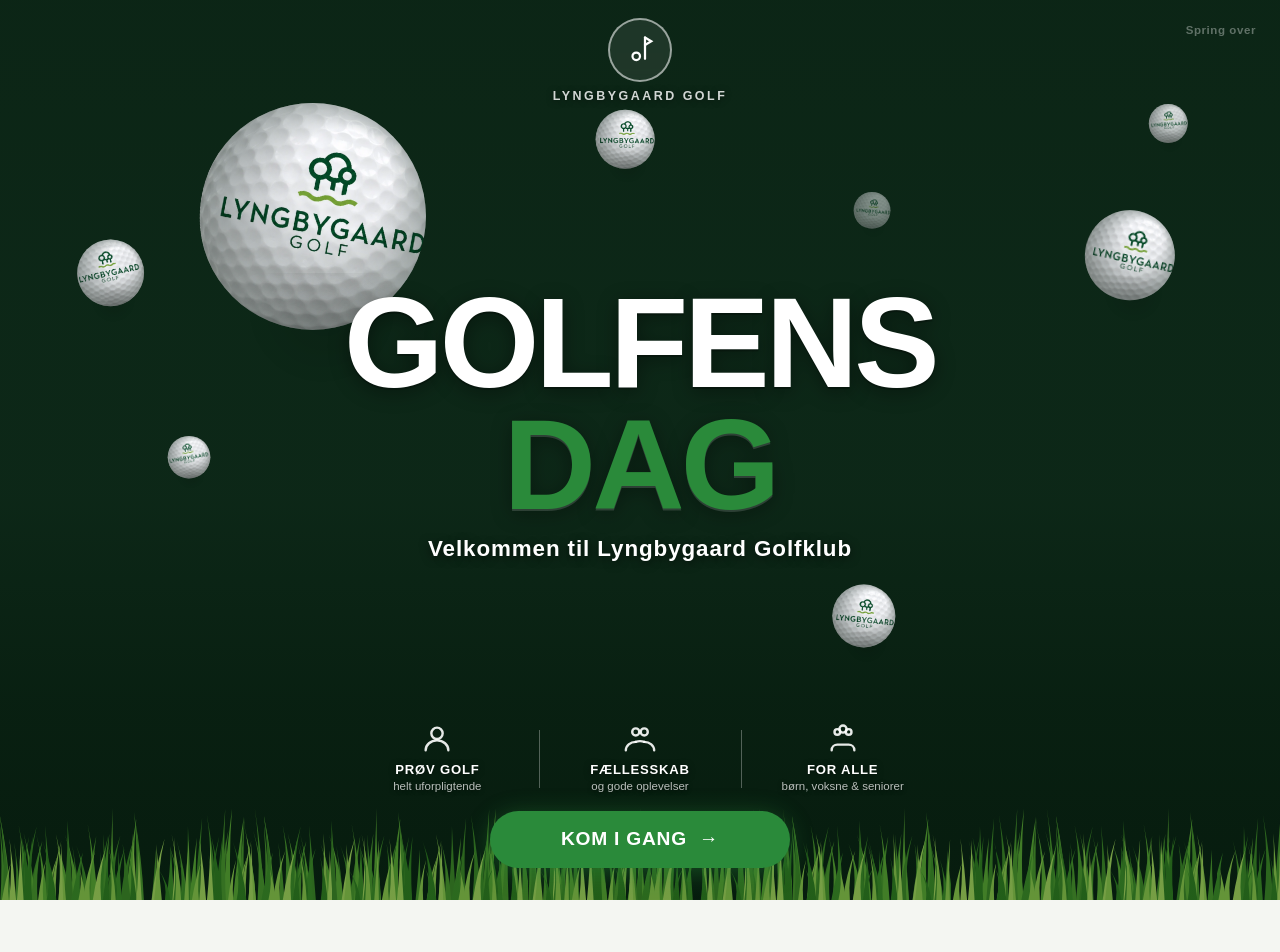
==== commit d3bdea5a: "Add files via upload" ====
--- a/index.html
+++ b/index.html
@@ -9,7 +9,7 @@
   <meta name="apple-mobile-web-app-status-bar-style" content="black-translucent">
   <meta name="apple-mobile-web-app-title" content="Golfens Dag">
   <title>Golfens Dag 2027 – Lyngbygaard Golfklub</title>
-  <link rel="stylesheet" href="style.css?v=2.7.8">
+  <link rel="stylesheet" href="style.css?v=2.7.9">
   <link rel="manifest" href="manifest.json">
   <link rel="apple-touch-icon" href="icon-192.png">
   <link rel="icon" type="image/png" href="icon-192.png">
@@ -264,7 +264,7 @@
          ======================================== -->
     <section class="page active" id="page-home" aria-label="Forside">
 
-      <!-- FORSIDE v2.7.8 – golfbane som baggrund, seks fotokort med gyldne rammer.
+      <!-- FORSIDE v2.7.9 – golfbane som baggrund, seks fotokort med gyldne rammer.
            Al tekst er rigtig HTML. Kortfoto sættes i style.css (--img pr. kort). -->
       <div class="gh" id="gh-hero">
         <div class="gh-copy">
@@ -336,7 +336,7 @@
           <button class="btn-primary" onclick="navigate('begynder')">Se begynderforløb</button>
         </div>
       </div>
-            <div class="gd-turf"><img class="gd-ball" src="assets/images/lyngbygaard-golfbold.webp?v=2.7.8" alt="Golfbold med Lyngbygaard Golf-logo" width="160" height="160" loading="lazy"></div>
+            <div class="gd-turf"><img class="gd-ball" src="assets/images/lyngbygaard-golfbold.webp?v=2.7.9" alt="Golfbold med Lyngbygaard Golf-logo" width="160" height="160" loading="lazy"></div>
       <footer class="app-footer">
         <div class="footer-top">
           <div class="footer-brand">
@@ -349,8 +349,8 @@
         </div>
         <div class="footer-divider"></div>
         <div class="footer-meta">
-          <div class="footer-meta-left">Nordic Operations</div>
-          <div class="footer-meta-right"><span class="footer-version">v2.7.8</span></div>
+          <div class="footer-meta-left"></div>
+          <div class="footer-meta-right"><span class="footer-version">v2.7.9</span></div>
         </div>
       </footer>
     </section>
@@ -366,7 +366,7 @@
       <div class="page-body">
         <div class="begreber-list" id="begreber-list" role="list"></div>
       </div>
-            <div class="gd-turf"><img class="gd-ball" src="assets/images/lyngbygaard-golfbold.webp?v=2.7.8" alt="Golfbold med Lyngbygaard Golf-logo" width="160" height="160" loading="lazy"></div>
+            <div class="gd-turf"><img class="gd-ball" src="assets/images/lyngbygaard-golfbold.webp?v=2.7.9" alt="Golfbold med Lyngbygaard Golf-logo" width="160" height="160" loading="lazy"></div>
       <footer class="app-footer">
         <div class="footer-top">
           <div class="footer-brand">
@@ -379,8 +379,8 @@
         </div>
         <div class="footer-divider"></div>
         <div class="footer-meta">
-          <div class="footer-meta-left">Nordic Operations</div>
-          <div class="footer-meta-right"><span class="footer-version">v2.7.8</span></div>
+          <div class="footer-meta-left"></div>
+          <div class="footer-meta-right"><span class="footer-version">v2.7.9</span></div>
         </div>
       </footer>
     </section>
@@ -396,6 +396,7 @@
       <div class="page-body">
         <!-- MICRO-ANIMATION "Klar til dit første slag?" -->
         <div class="micro-ball-section" id="micro-ball-section">
+          <div class="gd-turf micro-turf" aria-hidden="true"></div>
           <canvas id="micro-canvas" class="micro-canvas" aria-hidden="true"></canvas>
           <div class="micro-content" id="micro-content">
             <p class="micro-eyebrow">Klar til dit første slag?</p>
@@ -417,6 +418,7 @@
              target="_blank" rel="noopener">Kontakt os</a>
         </div>
       </div>
+      <div class="gd-turf"><img class="gd-ball" src="assets/images/lyngbygaard-golfbold.webp?v=2.7.9" alt="Golfbold med Lyngbygaard Golf-logo" width="160" height="160" loading="lazy"></div>
       <footer class="app-footer">
         <div class="footer-top">
           <div class="footer-brand">
@@ -429,8 +431,8 @@
         </div>
         <div class="footer-divider"></div>
         <div class="footer-meta">
-          <div class="footer-meta-left">Nordic Operations</div>
-          <div class="footer-meta-right"><span class="footer-version">v2.7.8</span></div>
+          <div class="footer-meta-left"></div>
+          <div class="footer-meta-right"><span class="footer-version">v2.7.9</span></div>
         </div>
       </footer>
     </section>
@@ -480,7 +482,7 @@
         <a class="btn-primary" id="btn-website" href="https://lyg.dk"
            target="_blank" rel="noopener">Besøg lyg.dk <svg class="gi-ext" aria-hidden="true" focusable="false"><use href="#gi-ext"/></svg></a>
       </div>
-            <div class="gd-turf"><img class="gd-ball" src="assets/images/lyngbygaard-golfbold.webp?v=2.7.8" alt="Golfbold med Lyngbygaard Golf-logo" width="160" height="160" loading="lazy"></div>
+            <div class="gd-turf"><img class="gd-ball" src="assets/images/lyngbygaard-golfbold.webp?v=2.7.9" alt="Golfbold med Lyngbygaard Golf-logo" width="160" height="160" loading="lazy"></div>
       <footer class="app-footer">
         <div class="footer-top">
           <div class="footer-brand">
@@ -493,8 +495,8 @@
         </div>
         <div class="footer-divider"></div>
         <div class="footer-meta">
-          <div class="footer-meta-left">Nordic Operations</div>
-          <div class="footer-meta-right"><span class="footer-version">v2.7.8</span></div>
+          <div class="footer-meta-left"></div>
+          <div class="footer-meta-right"><span class="footer-version">v2.7.9</span></div>
         </div>
       </footer>
     </section>
@@ -510,6 +512,7 @@
       <div class="page-body">
         <div class="om-grid" id="om-grid" role="list"></div>
       </div>
+      <div class="gd-turf"><img class="gd-ball" src="assets/images/lyngbygaard-golfbold.webp?v=2.7.9" alt="Golfbold med Lyngbygaard Golf-logo" width="160" height="160" loading="lazy"></div>
       <footer class="app-footer">
         <div class="footer-top">
           <div class="footer-brand">
@@ -523,7 +526,7 @@
         <div class="footer-divider"></div>
         <div class="footer-meta">
           <div class="footer-meta-left"></div>
-          <div class="footer-meta-right"><span class="footer-version">v2.7.8</span></div>
+          <div class="footer-meta-right"><span class="footer-version">v2.7.9</span></div>
         </div>
       </footer>
     </section>
@@ -568,15 +571,15 @@
         </div>
         <div class="footer-divider"></div>
         <div class="footer-meta">
-          <div class="footer-meta-left">Nordic Operations</div>
-          <div class="footer-meta-right"><span class="footer-version">v2.7.8</span></div>
+          <div class="footer-meta-left"></div>
+          <div class="footer-meta-right"><span class="footer-version">v2.7.9</span></div>
         </div>
       </footer>
     </section>
 
   </main>
 
-  <!-- ===== INFORMATIONSBJÆLKE (v2.7.8) ===== -->
+  <!-- ===== INFORMATIONSBJÆLKE (v2.7.9) ===== -->
   <nav class="ticker" id="gd-ticker" aria-label="Information fra klubben">
     <div class="ticker-track">
       <div class="ticker-set">
@@ -594,7 +597,7 @@
     </div>
   </nav>
 
-  <!-- ===== POPUP: BEGYNDERFORLØB OG GOLFKORT (v2.7.8) ===== -->
+  <!-- ===== POPUP: BEGYNDERFORLØB OG GOLFKORT (v2.7.9) ===== -->
   <div class="gd-modal" id="gd-popup" hidden>
     <div class="gd-modal-backdrop" data-close></div>
     <div class="gd-modal-card" role="dialog" aria-modal="true" aria-labelledby="gd-pop-title" tabindex="-1">
@@ -626,7 +629,7 @@
     <svg class="admin-gear-svg"><use href="#icon-gear"/></svg>
   </button>
 
-  <script src="app.js?v=2.7.8"></script>
-  <script src="intro.js?v=2.7.8"></script>
+  <script src="app.js?v=2.7.9"></script>
+  <script src="intro.js?v=2.7.9"></script>
 </body>
 </html>
--- a/style.css
+++ b/style.css
@@ -406,7 +406,7 @@
    ============================================================ */
 .home-photo-section {
   /* Primary: golf-swing (varmt solnedgangslys, sving) */
-  background-image: url('assets/images/golf-swing.webp?v=2.7.8');
+  background-image: url('assets/images/golf-swing.webp?v=2.7.9');
   background-size: cover;
   background-repeat: no-repeat;
   /* Mobil: spiller er centreret i billedet, lidt til højre */
@@ -1104,7 +1104,7 @@
   padding: 1.6rem 0 1.6rem; overflow: hidden; color: var(--cream);
   background:
     linear-gradient(to bottom, rgba(5,25,16,.62) 0%, rgba(5,25,16,.3) 32%, rgba(5,25,16,.25) 62%, rgba(5,25,16,.78) 100%),
-    url('assets/images/forside-golfbane-mobil.webp?v=2.7.8') 50% 30% / cover no-repeat #0B3D2B;
+    url('assets/images/forside-golfbane-mobil.webp?v=2.7.9') 50% 30% / cover no-repeat #0B3D2B;
 }
 .gh-copy { text-align: center; padding: 0 1rem; margin-bottom: 1.6rem; }
 .gh-eyebrow { display: flex; align-items: center; justify-content: center; gap: .8rem; margin: 0 0 .7rem; }
@@ -1141,12 +1141,12 @@
 .gh-card:active { transform: scale(.98); }
 
 /* Foto pr. kort (object-fit: cover-ækvivalent via background-size: cover). */
-.gh-card[data-card="om"]  { --img: url('assets/images/forside-bold.webp?v=2.7.8'); }
-.gh-card[data-card="program"]  { --img: url('assets/images/program-kalender.webp?v=2.7.8'); }
-.gh-card[data-card="traener"]  { --img: url('assets/images/traenerteam-golfbag.webp?v=2.7.8'); }
-.gh-card[data-card="begreber"] { --img: url('assets/images/golfbegreber-flag.webp?v=2.7.8'); }
-.gh-card[data-card="begynder"] { --img: url('assets/images/begynderforloeb-bolde.webp?v=2.7.8'); }
-.gh-card[data-card="kontakt"]  { --img: url('assets/images/kontakt-klubhus.webp?v=2.7.8'); }
+.gh-card[data-card="om"]  { --img: url('assets/images/forside-bold.webp?v=2.7.9'); }
+.gh-card[data-card="program"]  { --img: url('assets/images/program-kalender.webp?v=2.7.9'); }
+.gh-card[data-card="traener"]  { --img: url('assets/images/traenerteam-golfbag.webp?v=2.7.9'); }
+.gh-card[data-card="begreber"] { --img: url('assets/images/golfbegreber-flag.webp?v=2.7.9'); }
+.gh-card[data-card="begynder"] { --img: url('assets/images/begynderforloeb-bolde.webp?v=2.7.9'); }
+.gh-card[data-card="kontakt"]  { --img: url('assets/images/kontakt-klubhus.webp?v=2.7.9'); }
 .gh-card[data-card="om"]  .gh-card-photo { background-position: 44% 55%; }
 .gh-card[data-card="program"]  .gh-card-photo { background-position: 55% 50%; }
 .gh-card[data-card="traener"]  .gh-card-photo { background-position: 72% 45%; }
@@ -1176,7 +1176,7 @@
 @media (min-width: 700px) {
   .gh { padding-top: 2.6rem; background:
     linear-gradient(to bottom, rgba(5,25,16,.62) 0%, rgba(5,25,16,.3) 32%, rgba(5,25,16,.25) 62%, rgba(5,25,16,.78) 100%),
-    url('assets/images/forside-golfbane.webp?v=2.7.8') center 40% / cover no-repeat #0B3D2B; }
+    url('assets/images/forside-golfbane.webp?v=2.7.9') center 40% / cover no-repeat #0B3D2B; }
   .gh { justify-content: center; padding-top: 1.6rem; padding-bottom: 1.6rem; }
   .gh-copy { margin-bottom: 1.5rem; }
   .gh-grid { margin-top: 0; }
@@ -1218,16 +1218,16 @@
 
 /* v2.7.7 – Om Lyngbygaard Golf: seks fotokort (samme stil som forsiden) */
 .om-grid .gh-card { min-height: 0; }
-.gh-card[data-card="om-18"]         { --img: url('assets/images/om-18-bane.webp?v=2.7.8'); }
-.gh-card[data-card="om-9"]          { --img: url('assets/images/om-9-bane.webp?v=2.7.8'); }
-.gh-card[data-card="om-restaurant"] { --img: url('assets/images/om-restaurant.webp?v=2.7.8'); }
-.gh-card[data-card="om-traener"]    { --img: url('assets/images/om-traenerteam-bolde.webp?v=2.7.8'); }
+.gh-card[data-card="om-18"]         { --img: url('assets/images/om-18-bane.webp?v=2.7.9'); }
+.gh-card[data-card="om-9"]          { --img: url('assets/images/om-9-bane.webp?v=2.7.9'); }
+.gh-card[data-card="om-restaurant"] { --img: url('assets/images/om-restaurant.webp?v=2.7.9'); }
+.gh-card[data-card="om-traener"]    { --img: url('assets/images/om-traenerteam-bolde.webp?v=2.7.9'); }
 .gh-card[data-card="om-18"]         .gh-card-photo { background-position: 50% 50%; }
 .gh-card[data-card="om-9"]          .gh-card-photo { background-position: 50% 50%; }
 .gh-card[data-card="om-restaurant"] .gh-card-photo { background-position: 50% 50%; }
 .gh-card[data-card="om-traener"]    .gh-card-photo { background-position: 50% 50%; }
-.gh-card[data-card="om-begynder"] { --img: url('assets/images/om-begynderhold-bold.webp?v=2.7.8'); }
-.gh-card[data-card="om-web"]      { --img: url('assets/images/om-hjemmeside-bane.webp?v=2.7.8'); }
+.gh-card[data-card="om-begynder"] { --img: url('assets/images/om-begynderhold-bold.webp?v=2.7.9'); }
+.gh-card[data-card="om-web"]      { --img: url('assets/images/om-hjemmeside-bane.webp?v=2.7.9'); }
 .gh-card[data-card="om-begynder"] .gh-card-photo { background-position: 50% 50%; }
 .gh-card[data-card="om-web"]      .gh-card-photo { background-position: 50% 50%; }
 
@@ -1251,8 +1251,8 @@
   background: linear-gradient(to bottom, var(--c-bg) 0%, #d7e8bd 22%, #8fc255 55%, #4f9a2c 100%);
 }
 .gd-turf::before, .gd-turf::after { content: ''; position: absolute; left: 0; right: 0; bottom: 0; background-repeat: repeat-x; background-position: bottom left; }
-.gd-turf::before { height: 78%; background-image: url("data:image/svg+xml,%3Csvg xmlns=%22http://www.w3.org/2000/svg%22 width=%22220%22 height=%2290%22 viewBox=%220 0 220 90%22%3E%3Cpath d=%22M67.8 90 Q71.2 64.8 63.5 44.3 Q72.6 67.1 74.7 90Z%22 fill=%22#3f8a26%22/%3E%3Cpath d=%22M16.7 90 Q20.7 55.8 15.6 27.9 Q22.3 58.9 24.7 90Z%22 fill=%22#4d9a2c%22/%3E%3Cpath d=%22M93.2 90 Q95.4 66.5 94.0 47.3 Q96.3 68.7 97.6 90Z%22 fill=%22#3f8a26%22/%3E%3Cpath d=%22M23.9 90 Q27.2 63.3 35.3 41.5 Q28.6 65.8 30.6 90Z%22 fill=%22#3f8a26%22/%3E%3Cpath d=%22M126.3 90 Q128.8 67.0 129.8 48.1 Q129.8 69.1 131.3 90Z%22 fill=%22#4d9a2c%22/%3E%3Cpath d=%22M61.5 90 Q63.7 65.0 60.3 44.5 Q64.6 67.3 66.0 90Z%22 fill=%22#3f8a26%22/%3E%3Cpath d=%22M36.4 90 Q39.8 55.8 37.5 27.9 Q41.1 58.9 43.2 90Z%22 fill=%22#3f8a26%22/%3E%3Cpath d=%22M153.3 90 Q156.7 56.2 156.6 28.6 Q158.0 59.3 160.0 90Z%22 fill=%22#3f8a26%22/%3E%3Cpath d=%22M90.8 90 Q94.1 61.4 93.2 38.1 Q95.4 64.0 97.4 90Z%22 fill=%22#5fae34%22/%3E%3Cpath d=%22M50.9 90 Q54.7 64.2 47.1 43.2 Q56.1 66.6 58.4 90Z%22 fill=%22#5fae34%22/%3E%3Cpath d=%22M111.9 90 Q115.5 49.7 111.7 16.7 Q117.0 53.4 119.1 90Z%22 fill=%22#4d9a2c%22/%3E%3Cpath d=%22M22.3 90 Q26.0 59.3 19.7 34.1 Q27.4 62.1 29.6 90Z%22 fill=%22#5fae34%22/%3E%3Cpath d=%22M90.6 90 Q92.8 47.9 93.8 13.4 Q93.6 51.7 94.9 90Z%22 fill=%22#5fae34%22/%3E%3Cpath d=%22M71.7 90 Q74.8 60.7 80.2 36.7 Q76.1 63.3 77.9 90Z%22 fill=%22#4d9a2c%22/%3E%3Cpath d=%22M181.7 90 Q184.8 48.3 187.7 14.1 Q186.0 52.1 187.8 90Z%22 fill=%22#4d9a2c%22/%3E%3Cpath d=%22M157.6 90 Q160.9 61.5 164.1 38.2 Q162.2 64.1 164.1 90Z%22 fill=%22#5fae34%22/%3E%3Cpath d=%22M59.1 90 Q62.6 59.9 54.0 35.3 Q64.0 62.7 66.1 90Z%22 fill=%22#5fae34%22/%3E%3Cpath d=%22M75.1 90 Q78.2 55.2 73.1 26.8 Q79.4 58.4 81.3 90Z%22 fill=%22#5fae34%22/%3E%3Cpath d=%22M25.6 90 Q28.5 62.8 35.1 40.6 Q29.6 65.3 31.3 90Z%22 fill=%22#4d9a2c%22/%3E%3Cpath d=%22M34.0 90 Q36.6 59.6 30.1 34.7 Q37.6 62.4 39.2 90Z%22 fill=%22#5fae34%22/%3E%3Cpath d=%22M187.2 90 Q190.1 62.2 187.5 39.4 Q191.2 64.7 193.0 90Z%22 fill=%22#5fae34%22/%3E%3Cpath d=%22M208.3 90 Q210.7 64.8 205.9 44.3 Q211.7 67.1 213.1 90Z%22 fill=%22#4d9a2c%22/%3E%3Cpath d=%22M0.3 90 Q2.7 50.6 -1.3 18.4 Q3.6 54.2 5.1 90Z%22 fill=%22#4d9a2c%22/%3E%3Cpath d=%22M88.9 90 Q92.2 60.3 100.3 36.0 Q93.5 63.0 95.4 90Z%22 fill=%22#3f8a26%22/%3E%3Cpath d=%22M185.6 90 Q189.0 48.1 193.3 13.9 Q190.4 51.9 192.5 90Z%22 fill=%22#5fae34%22/%3E%3Cpath d=%22M194.0 90 Q197.9 51.7 203.3 20.4 Q199.5 55.2 201.8 90Z%22 fill=%22#5fae34%22/%3E%3Cpath d=%22M84.5 90 Q87.6 59.8 85.8 35.0 Q88.8 62.5 90.6 90Z%22 fill=%22#4d9a2c%22/%3E%3Cpath d=%22M12.5 90 Q14.8 63.6 11.9 42.1 Q15.8 66.0 17.2 90Z%22 fill=%22#4d9a2c%22/%3E%3Cpath d=%22M19.3 90 Q22.5 56.2 30.6 28.5 Q23.8 59.2 25.7 90Z%22 fill=%22#3f8a26%22/%3E%3Cpath d=%22M2.3 90 Q5.6 49.7 -0.7 16.8 Q7.0 53.4 9.0 90Z%22 fill=%22#5fae34%22/%3E%3Cpath d=%22M207.2 90 Q210.2 55.4 203.3 27.1 Q211.4 58.6 213.2 90Z%22 fill=%22#5fae34%22/%3E%3Cpath d=%22M215.4 90 Q218.5 58.3 211.0 32.3 Q219.7 61.1 221.5 90Z%22 fill=%22#4d9a2c%22/%3E%3Cpath d=%22M161.9 90 Q164.9 52.5 168.4 21.9 Q166.1 55.9 168.0 90Z%22 fill=%22#3f8a26%22/%3E%3Cpath d=%22M1.9 90 Q5.1 48.1 -1.3 13.9 Q6.3 51.9 8.2 90Z%22 fill=%22#3f8a26%22/%3E%3Cpath d=%22M198.5 90 Q201.1 52.2 203.7 21.2 Q202.2 55.6 203.8 90Z%22 fill=%22#4d9a2c%22/%3E%3Cpath d=%22M150.4 90 Q153.2 62.5 147.2 40.1 Q154.3 65.0 156.0 90Z%22 fill=%22#4d9a2c%22/%3E%3Cpath d=%22M114.4 90 Q117.2 51.7 112.2 20.4 Q118.3 55.2 119.9 90Z%22 fill=%22#4d9a2c%22/%3E%3Cpath d=%22M173.7 90 Q177.3 50.9 172.4 18.9 Q178.8 54.5 181.0 90Z%22 fill=%22#3f8a26%22/%3E%3Cpath d=%22M104.2 90 Q108.4 52.7 113.6 22.2 Q110.1 56.1 112.6 90Z%22 fill=%22#5fae34%22/%3E%3Cpath d=%22M52.9 90 Q57.0 53.5 56.1 23.7 Q58.7 56.8 61.1 90Z%22 fill=%22#3f8a26%22/%3E%3Cpath d=%22M214.6 90 Q217.4 48.0 212.3 13.7 Q218.5 51.9 220.2 90Z%22 fill=%22#4d9a2c%22/%3E%3Cpath d=%22M100.4 90 Q103.4 60.9 112.2 37.2 Q104.6 63.6 106.5 90Z%22 fill=%22#3f8a26%22/%3E%3Cpath d=%22M181.5 90 Q184.9 58.0 190.3 31.8 Q186.3 60.9 188.3 90Z%22 fill=%22#4d9a2c%22/%3E%3Cpath d=%22M180.8 90 Q183.6 65.5 187.4 45.4 Q184.8 67.7 186.5 90Z%22 fill=%22#4d9a2c%22/%3E%3Cpath d=%22M101.4 90 Q105.2 64.3 102.2 43.2 Q106.7 66.6 108.9 90Z%22 fill=%22#3f8a26%22/%3E%3Cpath d=%22M83.0 90 Q87.1 59.6 91.1 34.7 Q88.7 62.4 91.2 90Z%22 fill=%22#4d9a2c%22/%3E%3C/svg%3E"); background-size: auto 100%; opacity: .95; }
-.gd-turf::after  { height: 56%; background-image: url("data:image/svg+xml,%3Csvg xmlns=%22http://www.w3.org/2000/svg%22 width=%22170%22 height=%2270%22 viewBox=%220 0 170 70%22%3E%3Cpath d=%22M165.5 70 Q168.8 55.2 168.2 43.1 Q170.1 56.5 172.1 70Z%22 fill=%22#3c8a26%22/%3E%3Cpath d=%22M100.9 70 Q104.0 44.6 111.8 23.7 Q105.2 46.9 107.0 70Z%22 fill=%22#3c8a26%22/%3E%3Cpath d=%22M91.2 70 Q93.3 53.3 101.7 39.5 Q94.1 54.8 95.3 70Z%22 fill=%22#2f7a1f%22/%3E%3Cpath d=%22M86.6 70 Q89.5 38.2 96.2 12.3 Q90.7 41.1 92.5 70Z%22 fill=%22#3c8a26%22/%3E%3Cpath d=%22M1.7 70 Q4.8 51.7 9.5 36.8 Q6.0 53.4 7.9 70Z%22 fill=%22#8cc84b%22/%3E%3Cpath d=%22M41.8 70 Q44.1 47.9 51.5 29.8 Q45.0 49.9 46.4 70Z%22 fill=%22#8cc84b%22/%3E%3Cpath d=%22M148.8 70 Q152.6 43.3 152.9 21.5 Q154.1 45.7 156.4 70Z%22 fill=%22#3c8a26%22/%3E%3Cpath d=%22M88.4 70 Q90.4 45.9 89.3 26.2 Q91.2 48.1 92.5 70Z%22 fill=%22#3c8a26%22/%3E%3Cpath d=%22M101.1 70 Q103.5 41.2 97.0 17.6 Q104.4 43.8 105.8 70Z%22 fill=%22#2f7a1f%22/%3E%3Cpath d=%22M91.5 70 Q94.6 49.6 95.6 32.9 Q95.9 51.5 97.7 70Z%22 fill=%22#2f7a1f%22/%3E%3Cpath d=%22M147.7 70 Q150.1 54.6 141.9 42.1 Q151.1 56.0 152.6 70Z%22 fill=%22#2f7a1f%22/%3E%3Cpath d=%22M82.6 70 Q86.3 45.2 93.7 24.9 Q87.8 47.5 90.0 70Z%22 fill=%22#a5d65c%22/%3E%3Cpath d=%22M52.0 70 Q55.4 37.5 49.9 10.9 Q56.7 40.5 58.7 70Z%22 fill=%22#8cc84b%22/%3E%3Cpath d=%22M73.8 70 Q76.9 45.7 84.8 25.9 Q78.1 47.9 80.0 70Z%22 fill=%22#8cc84b%22/%3E%3Cpath d=%22M154.4 70 Q156.9 39.0 155.9 13.6 Q157.9 41.8 159.3 70Z%22 fill=%22#a5d65c%22/%3E%3Cpath d=%22M18.5 70 Q20.7 47.4 16.0 29.0 Q21.5 49.5 22.8 70Z%22 fill=%22#2f7a1f%22/%3E%3Cpath d=%22M33.9 70 Q36.2 50.0 41.1 33.7 Q37.1 51.9 38.4 70Z%22 fill=%22#8cc84b%22/%3E%3Cpath d=%22M20.2 70 Q24.3 39.2 19.3 14.0 Q26.0 42.0 28.4 70Z%22 fill=%22#2f7a1f%22/%3E%3Cpath d=%22M63.5 70 Q67.7 46.6 73.7 27.4 Q69.4 48.7 71.9 70Z%22 fill=%22#3c8a26%22/%3E%3Cpath d=%22M117.2 70 Q120.1 37.1 118.7 10.2 Q121.2 40.1 123.0 70Z%22 fill=%22#8cc84b%22/%3E%3Cpath d=%22M52.1 70 Q54.1 42.2 55.1 19.4 Q55.0 44.7 56.2 70Z%22 fill=%22#a5d65c%22/%3E%3Cpath d=%22M116.4 70 Q119.5 48.5 115.9 30.9 Q120.8 50.5 122.7 70Z%22 fill=%22#2f7a1f%22/%3E%3Cpath d=%22M16.7 70 Q19.2 38.5 26.0 12.8 Q20.2 41.4 21.7 70Z%22 fill=%22#2f7a1f%22/%3E%3Cpath d=%22M41.4 70 Q45.1 55.0 41.0 42.7 Q46.6 56.3 48.9 70Z%22 fill=%22#3c8a26%22/%3E%3Cpath d=%22M135.9 70 Q139.4 39.8 147.4 15.1 Q140.8 42.6 142.8 70Z%22 fill=%22#a5d65c%22/%3E%3Cpath d=%22M22.1 70 Q25.4 38.5 29.0 12.7 Q26.7 41.4 28.6 70Z%22 fill=%22#2f7a1f%22/%3E%3Cpath d=%22M45.0 70 Q47.4 40.7 54.6 16.8 Q48.4 43.4 49.8 70Z%22 fill=%22#8cc84b%22/%3E%3Cpath d=%22M155.8 70 Q159.5 43.8 152.0 22.4 Q161.0 46.2 163.3 70Z%22 fill=%22#3c8a26%22/%3E%3Cpath d=%22M8.3 70 Q11.3 39.6 8.4 14.7 Q12.5 42.3 14.3 70Z%22 fill=%22#a5d65c%22/%3E%3Cpath d=%22M155.2 70 Q157.5 50.7 158.0 34.9 Q158.4 52.4 159.8 70Z%22 fill=%22#3c8a26%22/%3E%3Cpath d=%22M156.9 70 Q159.5 37.6 153.7 11.0 Q160.5 40.5 162.1 70Z%22 fill=%22#8cc84b%22/%3E%3Cpath d=%22M104.4 70 Q106.9 45.8 105.9 25.9 Q107.9 48.0 109.3 70Z%22 fill=%22#3c8a26%22/%3E%3Cpath d=%22M41.8 70 Q46.0 40.7 37.7 16.7 Q47.7 43.3 50.2 70Z%22 fill=%22#2f7a1f%22/%3E%3Cpath d=%22M122.2 70 Q124.6 45.4 124.2 25.3 Q125.6 47.6 127.0 70Z%22 fill=%22#a5d65c%22/%3E%3Cpath d=%22M15.1 70 Q18.1 40.4 18.0 16.2 Q19.2 43.1 21.0 70Z%22 fill=%22#a5d65c%22/%3E%3Cpath d=%22M162.5 70 Q165.0 49.9 160.1 33.5 Q165.9 51.8 167.4 70Z%22 fill=%22#3c8a26%22/%3E%3Cpath d=%22M138.1 70 Q141.5 42.5 139.8 20.0 Q142.8 45.0 144.9 70Z%22 fill=%22#8cc84b%22/%3E%3Cpath d=%22M164.9 70 Q166.9 40.0 169.2 15.5 Q167.7 42.8 169.0 70Z%22 fill=%22#8cc84b%22/%3E%3Cpath d=%22M69.8 70 Q73.2 54.7 71.1 42.1 Q74.6 56.1 76.7 70Z%22 fill=%22#8cc84b%22/%3E%3Cpath d=%22M99.7 70 Q101.8 42.7 96.1 20.4 Q102.6 45.2 103.9 70Z%22 fill=%22#8cc84b%22/%3E%3C/svg%3E"); background-size: auto 100%; }
+.gd-turf::before { height: 78%; background-image: url("data:image/svg+xml,%3Csvg xmlns=%22http://www.w3.org/2000/svg%22 width=%22220%22 height=%2290%22 viewBox=%220 0 220 90%22%3E%3Cpath d=%22M67.8 90 Q71.2 64.8 63.5 44.3 Q72.6 67.1 74.7 90Z%22 fill=%22%233f8a26%22/%3E%3Cpath d=%22M16.7 90 Q20.7 55.8 15.6 27.9 Q22.3 58.9 24.7 90Z%22 fill=%22%234d9a2c%22/%3E%3Cpath d=%22M93.2 90 Q95.4 66.5 94.0 47.3 Q96.3 68.7 97.6 90Z%22 fill=%22%233f8a26%22/%3E%3Cpath d=%22M23.9 90 Q27.2 63.3 35.3 41.5 Q28.6 65.8 30.6 90Z%22 fill=%22%233f8a26%22/%3E%3Cpath d=%22M126.3 90 Q128.8 67.0 129.8 48.1 Q129.8 69.1 131.3 90Z%22 fill=%22%234d9a2c%22/%3E%3Cpath d=%22M61.5 90 Q63.7 65.0 60.3 44.5 Q64.6 67.3 66.0 90Z%22 fill=%22%233f8a26%22/%3E%3Cpath d=%22M36.4 90 Q39.8 55.8 37.5 27.9 Q41.1 58.9 43.2 90Z%22 fill=%22%233f8a26%22/%3E%3Cpath d=%22M153.3 90 Q156.7 56.2 156.6 28.6 Q158.0 59.3 160.0 90Z%22 fill=%22%233f8a26%22/%3E%3Cpath d=%22M90.8 90 Q94.1 61.4 93.2 38.1 Q95.4 64.0 97.4 90Z%22 fill=%22%235fae34%22/%3E%3Cpath d=%22M50.9 90 Q54.7 64.2 47.1 43.2 Q56.1 66.6 58.4 90Z%22 fill=%22%235fae34%22/%3E%3Cpath d=%22M111.9 90 Q115.5 49.7 111.7 16.7 Q117.0 53.4 119.1 90Z%22 fill=%22%234d9a2c%22/%3E%3Cpath d=%22M22.3 90 Q26.0 59.3 19.7 34.1 Q27.4 62.1 29.6 90Z%22 fill=%22%235fae34%22/%3E%3Cpath d=%22M90.6 90 Q92.8 47.9 93.8 13.4 Q93.6 51.7 94.9 90Z%22 fill=%22%235fae34%22/%3E%3Cpath d=%22M71.7 90 Q74.8 60.7 80.2 36.7 Q76.1 63.3 77.9 90Z%22 fill=%22%234d9a2c%22/%3E%3Cpath d=%22M181.7 90 Q184.8 48.3 187.7 14.1 Q186.0 52.1 187.8 90Z%22 fill=%22%234d9a2c%22/%3E%3Cpath d=%22M157.6 90 Q160.9 61.5 164.1 38.2 Q162.2 64.1 164.1 90Z%22 fill=%22%235fae34%22/%3E%3Cpath d=%22M59.1 90 Q62.6 59.9 54.0 35.3 Q64.0 62.7 66.1 90Z%22 fill=%22%235fae34%22/%3E%3Cpath d=%22M75.1 90 Q78.2 55.2 73.1 26.8 Q79.4 58.4 81.3 90Z%22 fill=%22%235fae34%22/%3E%3Cpath d=%22M25.6 90 Q28.5 62.8 35.1 40.6 Q29.6 65.3 31.3 90Z%22 fill=%22%234d9a2c%22/%3E%3Cpath d=%22M34.0 90 Q36.6 59.6 30.1 34.7 Q37.6 62.4 39.2 90Z%22 fill=%22%235fae34%22/%3E%3Cpath d=%22M187.2 90 Q190.1 62.2 187.5 39.4 Q191.2 64.7 193.0 90Z%22 fill=%22%235fae34%22/%3E%3Cpath d=%22M208.3 90 Q210.7 64.8 205.9 44.3 Q211.7 67.1 213.1 90Z%22 fill=%22%234d9a2c%22/%3E%3Cpath d=%22M0.3 90 Q2.7 50.6 -1.3 18.4 Q3.6 54.2 5.1 90Z%22 fill=%22%234d9a2c%22/%3E%3Cpath d=%22M88.9 90 Q92.2 60.3 100.3 36.0 Q93.5 63.0 95.4 90Z%22 fill=%22%233f8a26%22/%3E%3Cpath d=%22M185.6 90 Q189.0 48.1 193.3 13.9 Q190.4 51.9 192.5 90Z%22 fill=%22%235fae34%22/%3E%3Cpath d=%22M194.0 90 Q197.9 51.7 203.3 20.4 Q199.5 55.2 201.8 90Z%22 fill=%22%235fae34%22/%3E%3Cpath d=%22M84.5 90 Q87.6 59.8 85.8 35.0 Q88.8 62.5 90.6 90Z%22 fill=%22%234d9a2c%22/%3E%3Cpath d=%22M12.5 90 Q14.8 63.6 11.9 42.1 Q15.8 66.0 17.2 90Z%22 fill=%22%234d9a2c%22/%3E%3Cpath d=%22M19.3 90 Q22.5 56.2 30.6 28.5 Q23.8 59.2 25.7 90Z%22 fill=%22%233f8a26%22/%3E%3Cpath d=%22M2.3 90 Q5.6 49.7 -0.7 16.8 Q7.0 53.4 9.0 90Z%22 fill=%22%235fae34%22/%3E%3Cpath d=%22M207.2 90 Q210.2 55.4 203.3 27.1 Q211.4 58.6 213.2 90Z%22 fill=%22%235fae34%22/%3E%3Cpath d=%22M215.4 90 Q218.5 58.3 211.0 32.3 Q219.7 61.1 221.5 90Z%22 fill=%22%234d9a2c%22/%3E%3Cpath d=%22M161.9 90 Q164.9 52.5 168.4 21.9 Q166.1 55.9 168.0 90Z%22 fill=%22%233f8a26%22/%3E%3Cpath d=%22M1.9 90 Q5.1 48.1 -1.3 13.9 Q6.3 51.9 8.2 90Z%22 fill=%22%233f8a26%22/%3E%3Cpath d=%22M198.5 90 Q201.1 52.2 203.7 21.2 Q202.2 55.6 203.8 90Z%22 fill=%22%234d9a2c%22/%3E%3Cpath d=%22M150.4 90 Q153.2 62.5 147.2 40.1 Q154.3 65.0 156.0 90Z%22 fill=%22%234d9a2c%22/%3E%3Cpath d=%22M114.4 90 Q117.2 51.7 112.2 20.4 Q118.3 55.2 119.9 90Z%22 fill=%22%234d9a2c%22/%3E%3Cpath d=%22M173.7 90 Q177.3 50.9 172.4 18.9 Q178.8 54.5 181.0 90Z%22 fill=%22%233f8a26%22/%3E%3Cpath d=%22M104.2 90 Q108.4 52.7 113.6 22.2 Q110.1 56.1 112.6 90Z%22 fill=%22%235fae34%22/%3E%3Cpath d=%22M52.9 90 Q57.0 53.5 56.1 23.7 Q58.7 56.8 61.1 90Z%22 fill=%22%233f8a26%22/%3E%3Cpath d=%22M214.6 90 Q217.4 48.0 212.3 13.7 Q218.5 51.9 220.2 90Z%22 fill=%22%234d9a2c%22/%3E%3Cpath d=%22M100.4 90 Q103.4 60.9 112.2 37.2 Q104.6 63.6 106.5 90Z%22 fill=%22%233f8a26%22/%3E%3Cpath d=%22M181.5 90 Q184.9 58.0 190.3 31.8 Q186.3 60.9 188.3 90Z%22 fill=%22%234d9a2c%22/%3E%3Cpath d=%22M180.8 90 Q183.6 65.5 187.4 45.4 Q184.8 67.7 186.5 90Z%22 fill=%22%234d9a2c%22/%3E%3Cpath d=%22M101.4 90 Q105.2 64.3 102.2 43.2 Q106.7 66.6 108.9 90Z%22 fill=%22%233f8a26%22/%3E%3Cpath d=%22M83.0 90 Q87.1 59.6 91.1 34.7 Q88.7 62.4 91.2 90Z%22 fill=%22%234d9a2c%22/%3E%3C/svg%3E"); background-size: auto 100%; opacity: .95; }
+.gd-turf::after  { height: 56%; background-image: url("data:image/svg+xml,%3Csvg xmlns=%22http://www.w3.org/2000/svg%22 width=%22170%22 height=%2270%22 viewBox=%220 0 170 70%22%3E%3Cpath d=%22M165.5 70 Q168.8 55.2 168.2 43.1 Q170.1 56.5 172.1 70Z%22 fill=%22%233c8a26%22/%3E%3Cpath d=%22M100.9 70 Q104.0 44.6 111.8 23.7 Q105.2 46.9 107.0 70Z%22 fill=%22%233c8a26%22/%3E%3Cpath d=%22M91.2 70 Q93.3 53.3 101.7 39.5 Q94.1 54.8 95.3 70Z%22 fill=%22%232f7a1f%22/%3E%3Cpath d=%22M86.6 70 Q89.5 38.2 96.2 12.3 Q90.7 41.1 92.5 70Z%22 fill=%22%233c8a26%22/%3E%3Cpath d=%22M1.7 70 Q4.8 51.7 9.5 36.8 Q6.0 53.4 7.9 70Z%22 fill=%22%238cc84b%22/%3E%3Cpath d=%22M41.8 70 Q44.1 47.9 51.5 29.8 Q45.0 49.9 46.4 70Z%22 fill=%22%238cc84b%22/%3E%3Cpath d=%22M148.8 70 Q152.6 43.3 152.9 21.5 Q154.1 45.7 156.4 70Z%22 fill=%22%233c8a26%22/%3E%3Cpath d=%22M88.4 70 Q90.4 45.9 89.3 26.2 Q91.2 48.1 92.5 70Z%22 fill=%22%233c8a26%22/%3E%3Cpath d=%22M101.1 70 Q103.5 41.2 97.0 17.6 Q104.4 43.8 105.8 70Z%22 fill=%22%232f7a1f%22/%3E%3Cpath d=%22M91.5 70 Q94.6 49.6 95.6 32.9 Q95.9 51.5 97.7 70Z%22 fill=%22%232f7a1f%22/%3E%3Cpath d=%22M147.7 70 Q150.1 54.6 141.9 42.1 Q151.1 56.0 152.6 70Z%22 fill=%22%232f7a1f%22/%3E%3Cpath d=%22M82.6 70 Q86.3 45.2 93.7 24.9 Q87.8 47.5 90.0 70Z%22 fill=%22%23a5d65c%22/%3E%3Cpath d=%22M52.0 70 Q55.4 37.5 49.9 10.9 Q56.7 40.5 58.7 70Z%22 fill=%22%238cc84b%22/%3E%3Cpath d=%22M73.8 70 Q76.9 45.7 84.8 25.9 Q78.1 47.9 80.0 70Z%22 fill=%22%238cc84b%22/%3E%3Cpath d=%22M154.4 70 Q156.9 39.0 155.9 13.6 Q157.9 41.8 159.3 70Z%22 fill=%22%23a5d65c%22/%3E%3Cpath d=%22M18.5 70 Q20.7 47.4 16.0 29.0 Q21.5 49.5 22.8 70Z%22 fill=%22%232f7a1f%22/%3E%3Cpath d=%22M33.9 70 Q36.2 50.0 41.1 33.7 Q37.1 51.9 38.4 70Z%22 fill=%22%238cc84b%22/%3E%3Cpath d=%22M20.2 70 Q24.3 39.2 19.3 14.0 Q26.0 42.0 28.4 70Z%22 fill=%22%232f7a1f%22/%3E%3Cpath d=%22M63.5 70 Q67.7 46.6 73.7 27.4 Q69.4 48.7 71.9 70Z%22 fill=%22%233c8a26%22/%3E%3Cpath d=%22M117.2 70 Q120.1 37.1 118.7 10.2 Q121.2 40.1 123.0 70Z%22 fill=%22%238cc84b%22/%3E%3Cpath d=%22M52.1 70 Q54.1 42.2 55.1 19.4 Q55.0 44.7 56.2 70Z%22 fill=%22%23a5d65c%22/%3E%3Cpath d=%22M116.4 70 Q119.5 48.5 115.9 30.9 Q120.8 50.5 122.7 70Z%22 fill=%22%232f7a1f%22/%3E%3Cpath d=%22M16.7 70 Q19.2 38.5 26.0 12.8 Q20.2 41.4 21.7 70Z%22 fill=%22%232f7a1f%22/%3E%3Cpath d=%22M41.4 70 Q45.1 55.0 41.0 42.7 Q46.6 56.3 48.9 70Z%22 fill=%22%233c8a26%22/%3E%3Cpath d=%22M135.9 70 Q139.4 39.8 147.4 15.1 Q140.8 42.6 142.8 70Z%22 fill=%22%23a5d65c%22/%3E%3Cpath d=%22M22.1 70 Q25.4 38.5 29.0 12.7 Q26.7 41.4 28.6 70Z%22 fill=%22%232f7a1f%22/%3E%3Cpath d=%22M45.0 70 Q47.4 40.7 54.6 16.8 Q48.4 43.4 49.8 70Z%22 fill=%22%238cc84b%22/%3E%3Cpath d=%22M155.8 70 Q159.5 43.8 152.0 22.4 Q161.0 46.2 163.3 70Z%22 fill=%22%233c8a26%22/%3E%3Cpath d=%22M8.3 70 Q11.3 39.6 8.4 14.7 Q12.5 42.3 14.3 70Z%22 fill=%22%23a5d65c%22/%3E%3Cpath d=%22M155.2 70 Q157.5 50.7 158.0 34.9 Q158.4 52.4 159.8 70Z%22 fill=%22%233c8a26%22/%3E%3Cpath d=%22M156.9 70 Q159.5 37.6 153.7 11.0 Q160.5 40.5 162.1 70Z%22 fill=%22%238cc84b%22/%3E%3Cpath d=%22M104.4 70 Q106.9 45.8 105.9 25.9 Q107.9 48.0 109.3 70Z%22 fill=%22%233c8a26%22/%3E%3Cpath d=%22M41.8 70 Q46.0 40.7 37.7 16.7 Q47.7 43.3 50.2 70Z%22 fill=%22%232f7a1f%22/%3E%3Cpath d=%22M122.2 70 Q124.6 45.4 124.2 25.3 Q125.6 47.6 127.0 70Z%22 fill=%22%23a5d65c%22/%3E%3Cpath d=%22M15.1 70 Q18.1 40.4 18.0 16.2 Q19.2 43.1 21.0 70Z%22 fill=%22%23a5d65c%22/%3E%3Cpath d=%22M162.5 70 Q165.0 49.9 160.1 33.5 Q165.9 51.8 167.4 70Z%22 fill=%22%233c8a26%22/%3E%3Cpath d=%22M138.1 70 Q141.5 42.5 139.8 20.0 Q142.8 45.0 144.9 70Z%22 fill=%22%238cc84b%22/%3E%3Cpath d=%22M164.9 70 Q166.9 40.0 169.2 15.5 Q167.7 42.8 169.0 70Z%22 fill=%22%238cc84b%22/%3E%3Cpath d=%22M69.8 70 Q73.2 54.7 71.1 42.1 Q74.6 56.1 76.7 70Z%22 fill=%22%238cc84b%22/%3E%3Cpath d=%22M99.7 70 Q101.8 42.7 96.1 20.4 Q102.6 45.2 103.9 70Z%22 fill=%22%238cc84b%22/%3E%3C/svg%3E"); background-size: auto 100%; }
 .gd-ball { position: absolute; z-index: 2; right: clamp(.75rem, 6vw, 12%); bottom: .35rem; width: clamp(104px, 27vw, 160px); height: auto; filter: drop-shadow(0 6px 8px rgba(0,0,0,.25)); }
 .gd-turf + .app-footer { margin-top: 0; }
 #page-kontakt .page-body, #page-begreber .page-body, #page-program .page-body { padding-bottom: 1.4rem; }
@@ -1264,7 +1264,7 @@
   padding: 1.1rem 1.15rem 1.15rem; border-radius: 22px; box-shadow: 0 10px 26px rgba(11,61,43,.28);
   background:
     linear-gradient(to bottom, rgba(11,61,43,0) 0%, rgba(11,61,43,.35) 36%, rgba(11,61,43,.94) 70%, #0B3D2B 100%),
-    url('assets/images/forside-golfbane.webp?v=2.7.8') 50% 40% / cover no-repeat #0B3D2B;
+    url('assets/images/forside-golfbane.webp?v=2.7.9') 50% 40% / cover no-repeat #0B3D2B;
 }
 .kc-id { display: flex; gap: .8rem; align-items: flex-start; }
 .kc-pin { width: 2.3rem; height: 2.3rem; filter: drop-shadow(0 2px 3px rgba(0,0,0,.4)); }
@@ -1287,7 +1287,7 @@
 .page-header.hdr-course {
   background:
     linear-gradient(90deg, #0B3D2B 0%, rgba(11,61,43,.82) 45%, rgba(11,61,43,.2) 100%),
-    url('assets/images/forside-golfbane.webp?v=2.7.8') 50% 62% / cover no-repeat #0B3D2B;
+    url('assets/images/forside-golfbane.webp?v=2.7.9') 50% 62% / cover no-repeat #0B3D2B;
 }
 .page-header.hdr-course p { color: rgba(255,255,255,.9); }
 .timeline-time { font-size: .95rem; font-weight: 800; color: var(--c-green); }
@@ -1312,3 +1312,18 @@
 /* v2.7.8 – foto-bold med logo */
 .gd-ball { border-radius: 50%; aspect-ratio: 1; object-fit: cover; filter: drop-shadow(0 8px 8px rgba(0,0,0,.3)); }
 .gd-ball { width: clamp(124px, 32vw, 170px); }
+
+/* v2.7.9 – gylden overgang, græs i Begynder-feltet, samme bold på alle informationssider */
+.gd-turf { background:
+  url("data:image/svg+xml,%3Csvg xmlns='http://www.w3.org/2000/svg' viewBox='0 0 1440 24' preserveAspectRatio='none'%3E%3Cpath d='M0 19 Q360 2 720 13 T1440 7' fill='none' stroke='%23C9A45C' stroke-width='3' stroke-linecap='round' vector-effect='non-scaling-stroke'/%3E%3C/svg%3E") top center / 100% 22px no-repeat,
+  linear-gradient(to bottom, var(--c-bg) 0%, #d7e8bd 22%, #8fc255 55%, #4f9a2c 100%); }
+.gd-ball { right: clamp(.75rem, 6vw, 12%); bottom: .5rem; width: clamp(124px, 32vw, 170px); }
+.micro-ball-section .micro-turf { position: absolute; left: 0; right: 0; bottom: 0; height: 58px; z-index: 0; pointer-events: none; background: none; }
+.micro-ball-section .micro-turf::before { height: 100%; opacity: 1; }
+.micro-ball-section .micro-turf::after { height: 72%; }
+.micro-canvas { z-index: 1; }
+.micro-ball-section { min-height: 215px; }
+.micro-content { padding-bottom: 3.4rem; }
+
+/* v2.7.9 – admin-tandhjulet flyttes til venstre, så det ikke skjuler versionsnummer/indhold i højre side */
+.admin-gear { right: auto; left: .8rem; opacity: .85; }
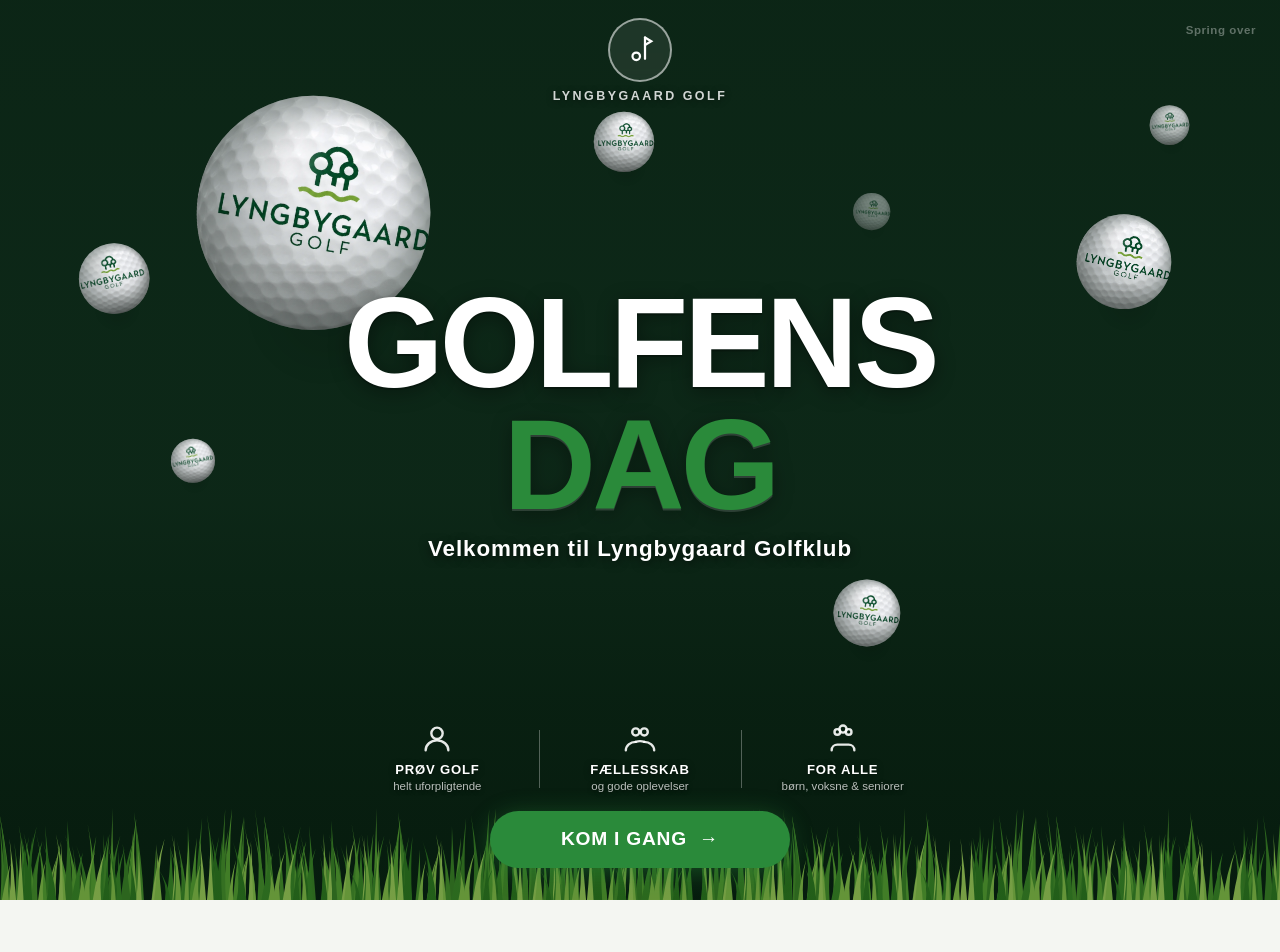
==== commit 67d7bfd7: "Add files via upload" ====
--- a/index.html
+++ b/index.html
@@ -336,7 +336,7 @@
           <button class="btn-primary" onclick="navigate('begynder')">Se begynderforløb</button>
         </div>
       </div>
-            <div class="gd-turf"><img class="gd-ball" src="assets/images/lyngbygaard-golfbold.webp?v=2.7.9" alt="Golfbold med Lyngbygaard Golf-logo" width="160" height="160" loading="lazy"></div>
+            <div class="gd-turf"><span class="gd-ballwrap"><img class="gd-ball" src="assets/images/lyngbygaard-golfbold.webp?v=2.7.9" alt="Golfbold med Lyngbygaard Golf-logo" width="160" height="160" loading="lazy"></span></div>
       <footer class="app-footer">
         <div class="footer-top">
           <div class="footer-brand">
@@ -366,7 +366,7 @@
       <div class="page-body">
         <div class="begreber-list" id="begreber-list" role="list"></div>
       </div>
-            <div class="gd-turf"><img class="gd-ball" src="assets/images/lyngbygaard-golfbold.webp?v=2.7.9" alt="Golfbold med Lyngbygaard Golf-logo" width="160" height="160" loading="lazy"></div>
+            <div class="gd-turf"><span class="gd-ballwrap"><img class="gd-ball" src="assets/images/lyngbygaard-golfbold.webp?v=2.7.9" alt="Golfbold med Lyngbygaard Golf-logo" width="160" height="160" loading="lazy"></span></div>
       <footer class="app-footer">
         <div class="footer-top">
           <div class="footer-brand">
@@ -418,7 +418,7 @@
              target="_blank" rel="noopener">Kontakt os</a>
         </div>
       </div>
-      <div class="gd-turf"><img class="gd-ball" src="assets/images/lyngbygaard-golfbold.webp?v=2.7.9" alt="Golfbold med Lyngbygaard Golf-logo" width="160" height="160" loading="lazy"></div>
+      <div class="gd-turf"><span class="gd-ballwrap"><img class="gd-ball" src="assets/images/lyngbygaard-golfbold.webp?v=2.7.9" alt="Golfbold med Lyngbygaard Golf-logo" width="160" height="160" loading="lazy"></span></div>
       <footer class="app-footer">
         <div class="footer-top">
           <div class="footer-brand">
@@ -482,7 +482,7 @@
         <a class="btn-primary" id="btn-website" href="https://lyg.dk"
            target="_blank" rel="noopener">Besøg lyg.dk <svg class="gi-ext" aria-hidden="true" focusable="false"><use href="#gi-ext"/></svg></a>
       </div>
-            <div class="gd-turf"><img class="gd-ball" src="assets/images/lyngbygaard-golfbold.webp?v=2.7.9" alt="Golfbold med Lyngbygaard Golf-logo" width="160" height="160" loading="lazy"></div>
+            <div class="gd-turf"><span class="gd-ballwrap"><img class="gd-ball" src="assets/images/lyngbygaard-golfbold.webp?v=2.7.9" alt="Golfbold med Lyngbygaard Golf-logo" width="160" height="160" loading="lazy"></span></div>
       <footer class="app-footer">
         <div class="footer-top">
           <div class="footer-brand">
@@ -512,7 +512,7 @@
       <div class="page-body">
         <div class="om-grid" id="om-grid" role="list"></div>
       </div>
-      <div class="gd-turf"><img class="gd-ball" src="assets/images/lyngbygaard-golfbold.webp?v=2.7.9" alt="Golfbold med Lyngbygaard Golf-logo" width="160" height="160" loading="lazy"></div>
+      <div class="gd-turf"><span class="gd-ballwrap"><img class="gd-ball" src="assets/images/lyngbygaard-golfbold.webp?v=2.7.9" alt="Golfbold med Lyngbygaard Golf-logo" width="160" height="160" loading="lazy"></span></div>
       <footer class="app-footer">
         <div class="footer-top">
           <div class="footer-brand">
--- a/style.css
+++ b/style.css
@@ -1327,3 +1327,13 @@
 
 /* v2.7.9 – admin-tandhjulet flyttes til venstre, så det ikke skjuler versionsnummer/indhold i højre side */
 .admin-gear { right: auto; left: .8rem; opacity: .85; }
+
+/* v2.7.9 – bolden: helt rund 3D-bold, aldrig strakt eller beskåret */
+.gd-turf:not(.micro-turf) { height: clamp(165px, 31vw, 205px); }
+.gd-turf > .gd-ball { height: auto; aspect-ratio: 1 / 1; object-fit: contain; border-radius: 50%; box-shadow: 0 12px 14px -8px rgba(0,35,12,.55); filter: drop-shadow(0 7px 7px rgba(0,30,10,.32)); }
+
+/* v2.7.9 – lavere græs + bold der triller ind (skygge følger bolden, billedet roterer kun) */
+.gd-turf:not(.micro-turf) { --ball: clamp(124px, 32vw, 170px); height: calc(var(--ball) + 30px); }
+.gd-ballwrap { position: absolute; z-index: 2; right: clamp(.75rem, 6vw, 12%); bottom: .3rem; width: var(--ball, 150px); aspect-ratio: 1 / 1; will-change: transform; }
+.gd-ballwrap::after { content: ''; position: absolute; z-index: -1; left: 6%; right: 6%; bottom: -3%; height: 13%; border-radius: 50%; background: radial-gradient(ellipse at center, rgba(0,30,10,.55) 0%, rgba(0,30,10,0) 70%); }
+.gd-ballwrap > .gd-ball { position: static; display: block; width: 100%; height: auto; aspect-ratio: 1 / 1; border-radius: 50%; box-shadow: none; filter: none; will-change: transform; }
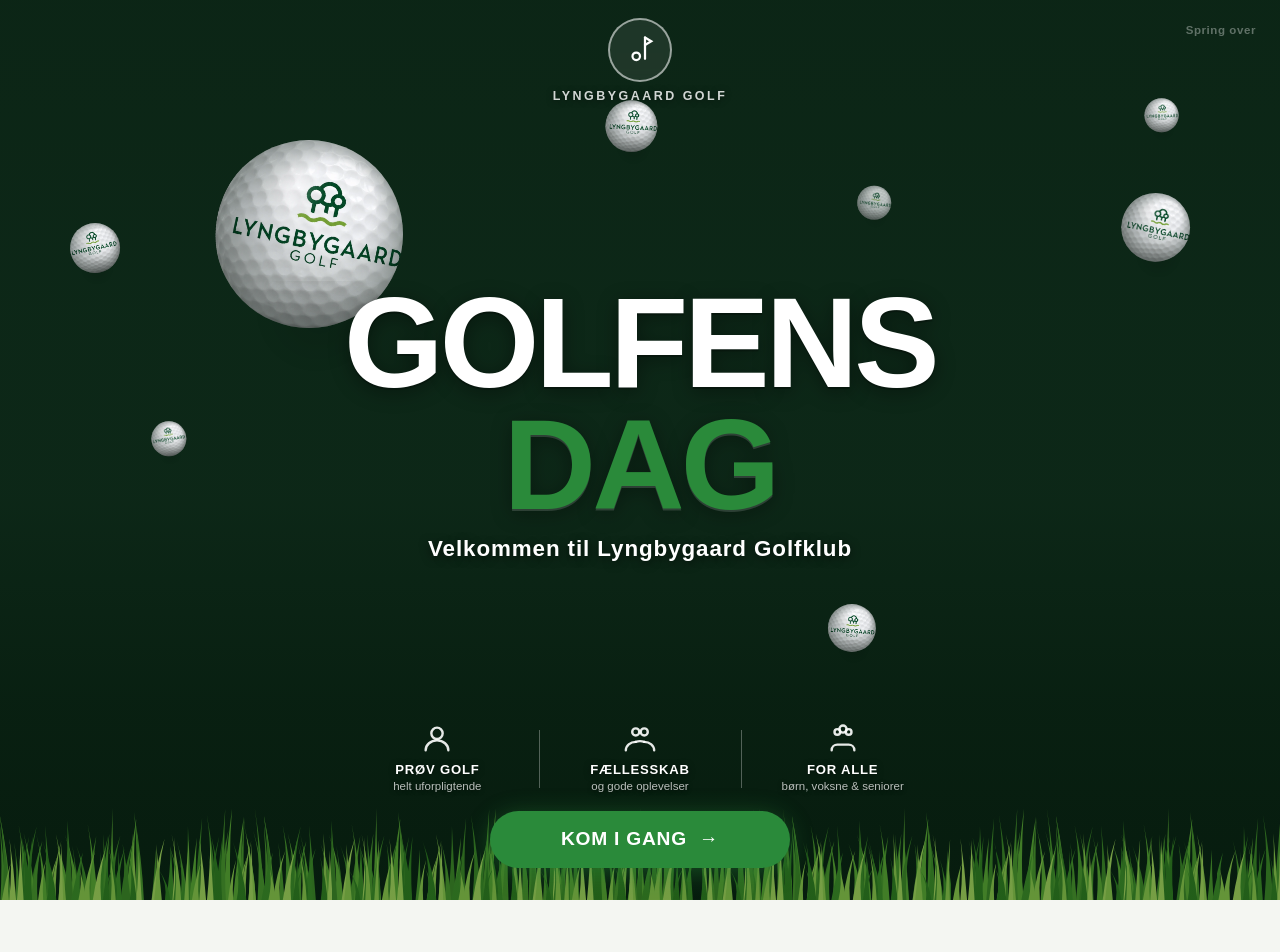
==== commit 1dc635a2: "Add files via upload" ====
--- a/index.html
+++ b/index.html
@@ -9,7 +9,7 @@
   <meta name="apple-mobile-web-app-status-bar-style" content="black-translucent">
   <meta name="apple-mobile-web-app-title" content="Golfens Dag">
   <title>Golfens Dag 2027 – Lyngbygaard Golfklub</title>
-  <link rel="stylesheet" href="style.css?v=2.7.9">
+  <link rel="stylesheet" href="style.css?v=2.7.10">
   <link rel="manifest" href="manifest.json">
   <link rel="apple-touch-icon" href="icon-192.png">
   <link rel="icon" type="image/png" href="icon-192.png">
@@ -264,7 +264,7 @@
          ======================================== -->
     <section class="page active" id="page-home" aria-label="Forside">
 
-      <!-- FORSIDE v2.7.9 – golfbane som baggrund, seks fotokort med gyldne rammer.
+      <!-- FORSIDE v2.7.10 – golfbane som baggrund, seks fotokort med gyldne rammer.
            Al tekst er rigtig HTML. Kortfoto sættes i style.css (--img pr. kort). -->
       <div class="gh" id="gh-hero">
         <div class="gh-copy">
@@ -336,7 +336,7 @@
           <button class="btn-primary" onclick="navigate('begynder')">Se begynderforløb</button>
         </div>
       </div>
-            <div class="gd-turf"><span class="gd-ballwrap"><img class="gd-ball" src="assets/images/lyngbygaard-golfbold.webp?v=2.7.9" alt="Golfbold med Lyngbygaard Golf-logo" width="160" height="160" loading="lazy"></span></div>
+            <div class="gd-turf"><span class="gd-ballwrap"><img class="gd-ball" src="assets/images/lyngbygaard-golfbold.webp?v=2.7.10" alt="Golfbold med Lyngbygaard Golf-logo" width="160" height="160" loading="lazy"></span></div>
       <footer class="app-footer">
         <div class="footer-top">
           <div class="footer-brand">
@@ -350,7 +350,7 @@
         <div class="footer-divider"></div>
         <div class="footer-meta">
           <div class="footer-meta-left"></div>
-          <div class="footer-meta-right"><span class="footer-version">v2.7.9</span></div>
+          <div class="footer-meta-right"><span class="footer-version">v2.7.10</span></div>
         </div>
       </footer>
     </section>
@@ -366,7 +366,7 @@
       <div class="page-body">
         <div class="begreber-list" id="begreber-list" role="list"></div>
       </div>
-            <div class="gd-turf"><span class="gd-ballwrap"><img class="gd-ball" src="assets/images/lyngbygaard-golfbold.webp?v=2.7.9" alt="Golfbold med Lyngbygaard Golf-logo" width="160" height="160" loading="lazy"></span></div>
+            <div class="gd-turf"><span class="gd-ballwrap"><img class="gd-ball" src="assets/images/lyngbygaard-golfbold.webp?v=2.7.10" alt="Golfbold med Lyngbygaard Golf-logo" width="160" height="160" loading="lazy"></span></div>
       <footer class="app-footer">
         <div class="footer-top">
           <div class="footer-brand">
@@ -380,7 +380,7 @@
         <div class="footer-divider"></div>
         <div class="footer-meta">
           <div class="footer-meta-left"></div>
-          <div class="footer-meta-right"><span class="footer-version">v2.7.9</span></div>
+          <div class="footer-meta-right"><span class="footer-version">v2.7.10</span></div>
         </div>
       </footer>
     </section>
@@ -418,7 +418,7 @@
              target="_blank" rel="noopener">Kontakt os</a>
         </div>
       </div>
-      <div class="gd-turf"><span class="gd-ballwrap"><img class="gd-ball" src="assets/images/lyngbygaard-golfbold.webp?v=2.7.9" alt="Golfbold med Lyngbygaard Golf-logo" width="160" height="160" loading="lazy"></span></div>
+      <div class="gd-turf"><span class="gd-ballwrap"><img class="gd-ball" src="assets/images/lyngbygaard-golfbold.webp?v=2.7.10" alt="Golfbold med Lyngbygaard Golf-logo" width="160" height="160" loading="lazy"></span></div>
       <footer class="app-footer">
         <div class="footer-top">
           <div class="footer-brand">
@@ -432,7 +432,7 @@
         <div class="footer-divider"></div>
         <div class="footer-meta">
           <div class="footer-meta-left"></div>
-          <div class="footer-meta-right"><span class="footer-version">v2.7.9</span></div>
+          <div class="footer-meta-right"><span class="footer-version">v2.7.10</span></div>
         </div>
       </footer>
     </section>
@@ -482,7 +482,7 @@
         <a class="btn-primary" id="btn-website" href="https://lyg.dk"
            target="_blank" rel="noopener">Besøg lyg.dk <svg class="gi-ext" aria-hidden="true" focusable="false"><use href="#gi-ext"/></svg></a>
       </div>
-            <div class="gd-turf"><span class="gd-ballwrap"><img class="gd-ball" src="assets/images/lyngbygaard-golfbold.webp?v=2.7.9" alt="Golfbold med Lyngbygaard Golf-logo" width="160" height="160" loading="lazy"></span></div>
+            <div class="gd-turf"><span class="gd-ballwrap"><img class="gd-ball" src="assets/images/lyngbygaard-golfbold.webp?v=2.7.10" alt="Golfbold med Lyngbygaard Golf-logo" width="160" height="160" loading="lazy"></span></div>
       <footer class="app-footer">
         <div class="footer-top">
           <div class="footer-brand">
@@ -496,7 +496,7 @@
         <div class="footer-divider"></div>
         <div class="footer-meta">
           <div class="footer-meta-left"></div>
-          <div class="footer-meta-right"><span class="footer-version">v2.7.9</span></div>
+          <div class="footer-meta-right"><span class="footer-version">v2.7.10</span></div>
         </div>
       </footer>
     </section>
@@ -512,7 +512,7 @@
       <div class="page-body">
         <div class="om-grid" id="om-grid" role="list"></div>
       </div>
-      <div class="gd-turf"><span class="gd-ballwrap"><img class="gd-ball" src="assets/images/lyngbygaard-golfbold.webp?v=2.7.9" alt="Golfbold med Lyngbygaard Golf-logo" width="160" height="160" loading="lazy"></span></div>
+      <div class="gd-turf"><span class="gd-ballwrap"><img class="gd-ball" src="assets/images/lyngbygaard-golfbold.webp?v=2.7.10" alt="Golfbold med Lyngbygaard Golf-logo" width="160" height="160" loading="lazy"></span></div>
       <footer class="app-footer">
         <div class="footer-top">
           <div class="footer-brand">
@@ -526,7 +526,7 @@
         <div class="footer-divider"></div>
         <div class="footer-meta">
           <div class="footer-meta-left"></div>
-          <div class="footer-meta-right"><span class="footer-version">v2.7.9</span></div>
+          <div class="footer-meta-right"><span class="footer-version">v2.7.10</span></div>
         </div>
       </footer>
     </section>
@@ -572,14 +572,14 @@
         <div class="footer-divider"></div>
         <div class="footer-meta">
           <div class="footer-meta-left"></div>
-          <div class="footer-meta-right"><span class="footer-version">v2.7.9</span></div>
+          <div class="footer-meta-right"><span class="footer-version">v2.7.10</span></div>
         </div>
       </footer>
     </section>
 
   </main>
 
-  <!-- ===== INFORMATIONSBJÆLKE (v2.7.9) ===== -->
+  <!-- ===== INFORMATIONSBJÆLKE (v2.7.10) ===== -->
   <nav class="ticker" id="gd-ticker" aria-label="Information fra klubben">
     <div class="ticker-track">
       <div class="ticker-set">
@@ -597,7 +597,7 @@
     </div>
   </nav>
 
-  <!-- ===== POPUP: BEGYNDERFORLØB OG GOLFKORT (v2.7.9) ===== -->
+  <!-- ===== POPUP: BEGYNDERFORLØB OG GOLFKORT (v2.7.10) ===== -->
   <div class="gd-modal" id="gd-popup" hidden>
     <div class="gd-modal-backdrop" data-close></div>
     <div class="gd-modal-card" role="dialog" aria-modal="true" aria-labelledby="gd-pop-title" tabindex="-1">
@@ -629,7 +629,7 @@
     <svg class="admin-gear-svg"><use href="#icon-gear"/></svg>
   </button>
 
-  <script src="app.js?v=2.7.9"></script>
-  <script src="intro.js?v=2.7.9"></script>
+  <script src="app.js?v=2.7.10"></script>
+  <script src="intro.js?v=2.7.10"></script>
 </body>
 </html>
--- a/style.css
+++ b/style.css
@@ -406,7 +406,7 @@
    ============================================================ */
 .home-photo-section {
   /* Primary: golf-swing (varmt solnedgangslys, sving) */
-  background-image: url('assets/images/golf-swing.webp?v=2.7.9');
+  background-image: url('assets/images/golf-swing.webp?v=2.7.10');
   background-size: cover;
   background-repeat: no-repeat;
   /* Mobil: spiller er centreret i billedet, lidt til højre */
@@ -1104,7 +1104,7 @@
   padding: 1.6rem 0 1.6rem; overflow: hidden; color: var(--cream);
   background:
     linear-gradient(to bottom, rgba(5,25,16,.62) 0%, rgba(5,25,16,.3) 32%, rgba(5,25,16,.25) 62%, rgba(5,25,16,.78) 100%),
-    url('assets/images/forside-golfbane-mobil.webp?v=2.7.9') 50% 30% / cover no-repeat #0B3D2B;
+    url('assets/images/forside-golfbane-mobil.webp?v=2.7.10') 50% 30% / cover no-repeat #0B3D2B;
 }
 .gh-copy { text-align: center; padding: 0 1rem; margin-bottom: 1.6rem; }
 .gh-eyebrow { display: flex; align-items: center; justify-content: center; gap: .8rem; margin: 0 0 .7rem; }
@@ -1141,12 +1141,12 @@
 .gh-card:active { transform: scale(.98); }
 
 /* Foto pr. kort (object-fit: cover-ækvivalent via background-size: cover). */
-.gh-card[data-card="om"]  { --img: url('assets/images/forside-bold.webp?v=2.7.9'); }
-.gh-card[data-card="program"]  { --img: url('assets/images/program-kalender.webp?v=2.7.9'); }
-.gh-card[data-card="traener"]  { --img: url('assets/images/traenerteam-golfbag.webp?v=2.7.9'); }
-.gh-card[data-card="begreber"] { --img: url('assets/images/golfbegreber-flag.webp?v=2.7.9'); }
-.gh-card[data-card="begynder"] { --img: url('assets/images/begynderforloeb-bolde.webp?v=2.7.9'); }
-.gh-card[data-card="kontakt"]  { --img: url('assets/images/kontakt-klubhus.webp?v=2.7.9'); }
+.gh-card[data-card="om"]  { --img: url('assets/images/forside-bold.webp?v=2.7.10'); }
+.gh-card[data-card="program"]  { --img: url('assets/images/program-kalender.webp?v=2.7.10'); }
+.gh-card[data-card="traener"]  { --img: url('assets/images/traenerteam-golfbag.webp?v=2.7.10'); }
+.gh-card[data-card="begreber"] { --img: url('assets/images/golfbegreber-flag.webp?v=2.7.10'); }
+.gh-card[data-card="begynder"] { --img: url('assets/images/begynderforloeb-bolde.webp?v=2.7.10'); }
+.gh-card[data-card="kontakt"]  { --img: url('assets/images/kontakt-klubhus.webp?v=2.7.10'); }
 .gh-card[data-card="om"]  .gh-card-photo { background-position: 44% 55%; }
 .gh-card[data-card="program"]  .gh-card-photo { background-position: 55% 50%; }
 .gh-card[data-card="traener"]  .gh-card-photo { background-position: 72% 45%; }
@@ -1176,7 +1176,7 @@
 @media (min-width: 700px) {
   .gh { padding-top: 2.6rem; background:
     linear-gradient(to bottom, rgba(5,25,16,.62) 0%, rgba(5,25,16,.3) 32%, rgba(5,25,16,.25) 62%, rgba(5,25,16,.78) 100%),
-    url('assets/images/forside-golfbane.webp?v=2.7.9') center 40% / cover no-repeat #0B3D2B; }
+    url('assets/images/forside-golfbane.webp?v=2.7.10') center 40% / cover no-repeat #0B3D2B; }
   .gh { justify-content: center; padding-top: 1.6rem; padding-bottom: 1.6rem; }
   .gh-copy { margin-bottom: 1.5rem; }
   .gh-grid { margin-top: 0; }
@@ -1218,16 +1218,16 @@
 
 /* v2.7.7 – Om Lyngbygaard Golf: seks fotokort (samme stil som forsiden) */
 .om-grid .gh-card { min-height: 0; }
-.gh-card[data-card="om-18"]         { --img: url('assets/images/om-18-bane.webp?v=2.7.9'); }
-.gh-card[data-card="om-9"]          { --img: url('assets/images/om-9-bane.webp?v=2.7.9'); }
-.gh-card[data-card="om-restaurant"] { --img: url('assets/images/om-restaurant.webp?v=2.7.9'); }
-.gh-card[data-card="om-traener"]    { --img: url('assets/images/om-traenerteam-bolde.webp?v=2.7.9'); }
+.gh-card[data-card="om-18"]         { --img: url('assets/images/om-18-bane.webp?v=2.7.10'); }
+.gh-card[data-card="om-9"]          { --img: url('assets/images/om-9-bane.webp?v=2.7.10'); }
+.gh-card[data-card="om-restaurant"] { --img: url('assets/images/om-restaurant.webp?v=2.7.10'); }
+.gh-card[data-card="om-traener"]    { --img: url('assets/images/om-traenerteam-bolde.webp?v=2.7.10'); }
 .gh-card[data-card="om-18"]         .gh-card-photo { background-position: 50% 50%; }
 .gh-card[data-card="om-9"]          .gh-card-photo { background-position: 50% 50%; }
 .gh-card[data-card="om-restaurant"] .gh-card-photo { background-position: 50% 50%; }
 .gh-card[data-card="om-traener"]    .gh-card-photo { background-position: 50% 50%; }
-.gh-card[data-card="om-begynder"] { --img: url('assets/images/om-begynderhold-bold.webp?v=2.7.9'); }
-.gh-card[data-card="om-web"]      { --img: url('assets/images/om-hjemmeside-bane.webp?v=2.7.9'); }
+.gh-card[data-card="om-begynder"] { --img: url('assets/images/om-begynderhold-bold.webp?v=2.7.10'); }
+.gh-card[data-card="om-web"]      { --img: url('assets/images/om-hjemmeside-place-to-play.webp?v=2.7.10'); }
 .gh-card[data-card="om-begynder"] .gh-card-photo { background-position: 50% 50%; }
 .gh-card[data-card="om-web"]      .gh-card-photo { background-position: 50% 50%; }
 
@@ -1264,7 +1264,7 @@
   padding: 1.1rem 1.15rem 1.15rem; border-radius: 22px; box-shadow: 0 10px 26px rgba(11,61,43,.28);
   background:
     linear-gradient(to bottom, rgba(11,61,43,0) 0%, rgba(11,61,43,.35) 36%, rgba(11,61,43,.94) 70%, #0B3D2B 100%),
-    url('assets/images/forside-golfbane.webp?v=2.7.9') 50% 40% / cover no-repeat #0B3D2B;
+    url('assets/images/forside-golfbane.webp?v=2.7.10') 50% 40% / cover no-repeat #0B3D2B;
 }
 .kc-id { display: flex; gap: .8rem; align-items: flex-start; }
 .kc-pin { width: 2.3rem; height: 2.3rem; filter: drop-shadow(0 2px 3px rgba(0,0,0,.4)); }
@@ -1287,7 +1287,7 @@
 .page-header.hdr-course {
   background:
     linear-gradient(90deg, #0B3D2B 0%, rgba(11,61,43,.82) 45%, rgba(11,61,43,.2) 100%),
-    url('assets/images/forside-golfbane.webp?v=2.7.9') 50% 62% / cover no-repeat #0B3D2B;
+    url('assets/images/forside-golfbane.webp?v=2.7.10') 50% 62% / cover no-repeat #0B3D2B;
 }
 .page-header.hdr-course p { color: rgba(255,255,255,.9); }
 .timeline-time { font-size: .95rem; font-weight: 800; color: var(--c-green); }
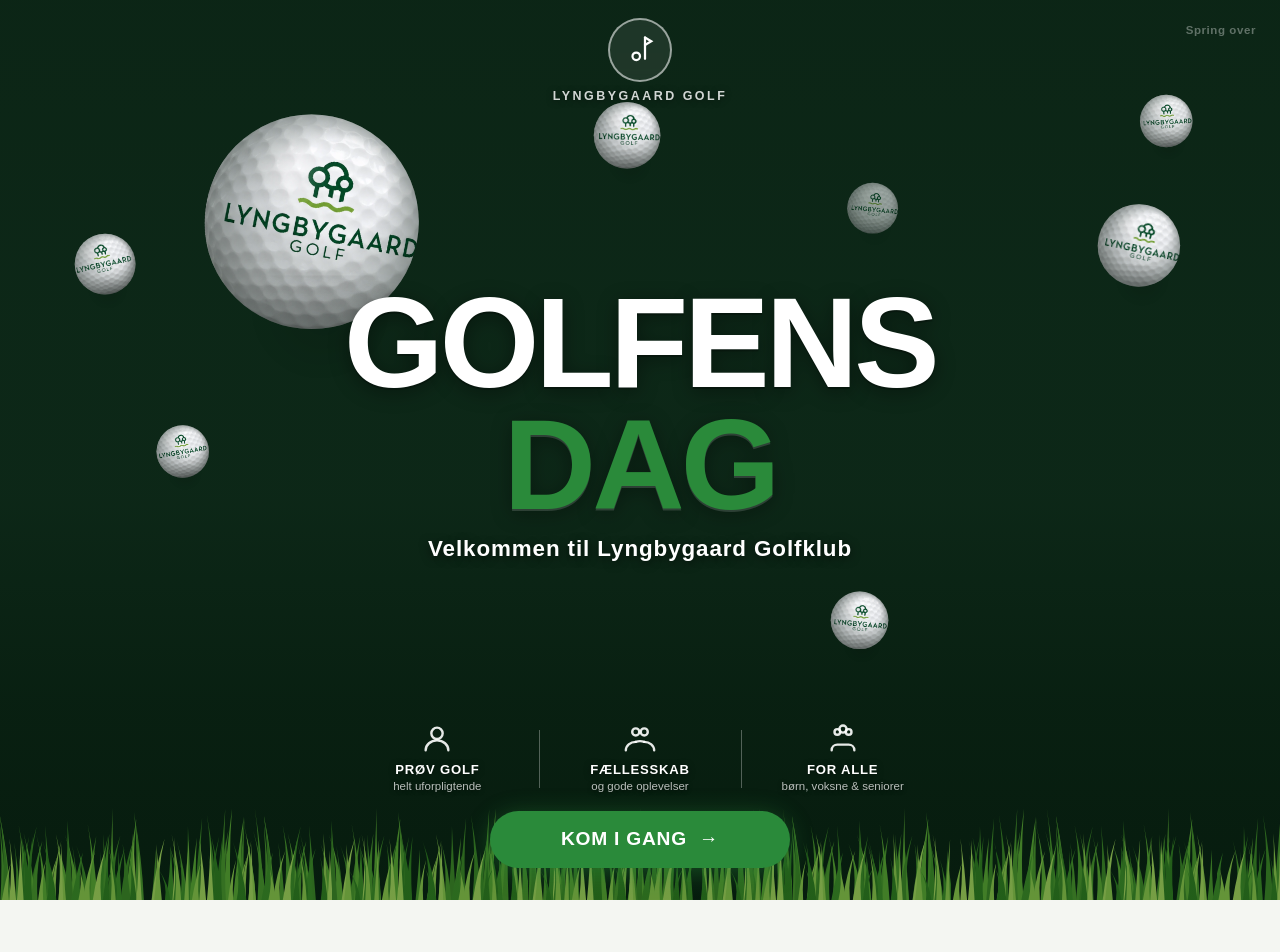
==== commit 30b2a895: "Add files via upload" ====
--- a/index.html
+++ b/index.html
@@ -9,7 +9,7 @@
   <meta name="apple-mobile-web-app-status-bar-style" content="black-translucent">
   <meta name="apple-mobile-web-app-title" content="Golfens Dag">
   <title>Golfens Dag 2027 – Lyngbygaard Golfklub</title>
-  <link rel="stylesheet" href="style.css?v=2.7.10">
+  <link rel="stylesheet" href="style.css?v=2.8.0">
   <link rel="manifest" href="manifest.json">
   <link rel="apple-touch-icon" href="icon-192.png">
   <link rel="icon" type="image/png" href="icon-192.png">
@@ -107,9 +107,9 @@
     <symbol id="gi-flag" viewBox="0 0 48 48"><ellipse cx="24" cy="40" rx="19" ry="5.5" fill="#74c24f"/><ellipse cx="24" cy="38.6" rx="15" ry="3.6" fill="#8fd163"/><rect x="23" y="9" width="2" height="29" rx="1" fill="#f4f4f2" stroke="#b5bdb8" stroke-width=".5"/><path d="M25 9l13 5.2L25 19.5z" fill="#d8322a"/></symbol>
     <symbol id="gi-trees" viewBox="0 0 48 48"><ellipse cx="24" cy="40" rx="19" ry="5.5" fill="#74c24f"/><ellipse cx="24" cy="38.6" rx="15" ry="3.6" fill="#8fd163"/><rect x="11" y="27" width="3" height="12" fill="#7a5230"/><circle cx="12.5" cy="22" r="8" fill="#2f8f3a"/><rect x="22.5" y="22" width="3.4" height="17" fill="#7a5230"/><circle cx="24.2" cy="16" r="9.5" fill="#3aa145"/><rect x="34" y="29" width="3" height="10" fill="#7a5230"/><circle cx="35.5" cy="24" r="7" fill="#2f8f3a"/></symbol>
     <symbol id="gi-grass" viewBox="0 0 48 48"><g fill="#2f8f3a"><path d="M8 42Q8 30 4 20Q13 28 14 42z"/><path d="M16 42Q17 24 15 10Q24 24 22 42z" fill="#3aa145"/><path d="M24 42Q26 30 33 18Q32 32 31 42z"/><path d="M31 42Q34 32 42 26Q38 36 38 42z" fill="#3aa145"/><path d="M20 42Q21 34 14 30Q22 33 25 42z" fill="#74c24f"/></g></symbol>
-    <symbol id="gi-putter" viewBox="0 0 48 48"><ellipse cx="24" cy="40" rx="19" ry="5.5" fill="#74c24f"/><ellipse cx="24" cy="38.6" rx="15" ry="3.6" fill="#8fd163"/><path d="M34 6L20 35" stroke="#6b7478" stroke-width="2.4" stroke-linecap="round"/><path d="M13 35h13l1.8 4.4H14.5z" fill="#e3a92b"/><circle cx="37" cy="36" r="3.8" fill="#fff" stroke="#c4cbd0"/></symbol>
-    <symbol id="gi-chip" viewBox="0 0 48 48"><ellipse cx="24" cy="40" rx="19" ry="5.5" fill="#74c24f"/><ellipse cx="24" cy="38.6" rx="15" ry="3.6" fill="#8fd163"/><path d="M8 33Q17 14 31 28" fill="none" stroke="#6b7478" stroke-width="2" stroke-dasharray="3 3" stroke-linecap="round"/><circle cx="37" cy="33" r="4" fill="#fff" stroke="#c4cbd0"/></symbol>
-    <symbol id="gi-pitch" viewBox="0 0 48 48"><ellipse cx="24" cy="40" rx="19" ry="5.5" fill="#74c24f"/><ellipse cx="24" cy="38.6" rx="15" ry="3.6" fill="#8fd163"/><path d="M8 35Q19 -2 38 33" fill="none" stroke="#6b7478" stroke-width="2" stroke-dasharray="3 3" stroke-linecap="round"/><circle cx="39" cy="35" r="4" fill="#fff" stroke="#c4cbd0"/></symbol>
+    <symbol id="gi-putter" viewBox="0 0 48 48"><ellipse cx="24" cy="40" rx="19" ry="5.5" fill="#74c24f"/><ellipse cx="24" cy="38.6" rx="15" ry="3.6" fill="#8fd163"/><path d="M34 6L20 35" stroke="#6b7478" stroke-width="2.4" stroke-linecap="round"/><path d="M13 35h13l1.8 4.4H14.5z" fill="#e3a92b"/><image href="assets/images/lyngbygaard-golfbold.webp?v=2.8.0" x="30.5" y="29.5" width="11.0" height="11.0" preserveAspectRatio="xMidYMid meet"/></symbol>
+    <symbol id="gi-chip" viewBox="0 0 48 48"><ellipse cx="24" cy="40" rx="19" ry="5.5" fill="#74c24f"/><ellipse cx="24" cy="38.6" rx="15" ry="3.6" fill="#8fd163"/><path d="M8 33Q17 14 31 28" fill="none" stroke="#6b7478" stroke-width="2" stroke-dasharray="3 3" stroke-linecap="round"/><image href="assets/images/lyngbygaard-golfbold.webp?v=2.8.0" x="30.5" y="26.5" width="11.0" height="11.0" preserveAspectRatio="xMidYMid meet"/></symbol>
+    <symbol id="gi-pitch" viewBox="0 0 48 48"><ellipse cx="24" cy="40" rx="19" ry="5.5" fill="#74c24f"/><ellipse cx="24" cy="38.6" rx="15" ry="3.6" fill="#8fd163"/><path d="M8 35Q19 -2 38 33" fill="none" stroke="#6b7478" stroke-width="2" stroke-dasharray="3 3" stroke-linecap="round"/><image href="assets/images/lyngbygaard-golfbold.webp?v=2.8.0" x="32.5" y="28.5" width="11.0" height="11.0" preserveAspectRatio="xMidYMid meet"/></symbol>
     <symbol id="gi-bunker" viewBox="0 0 48 48"><ellipse cx="24" cy="38" rx="20" ry="7" fill="#74c24f"/><ellipse cx="24" cy="35.5" rx="15" ry="5.6" fill="#e8cd86"/><path d="M11 35q13-10 26 0" fill="#f3dc9d"/><path d="M8 31l-2-6M12 30l-1-7M40 31l2-6" stroke="#3aa145" stroke-width="2" stroke-linecap="round"/></symbol>
     <symbol id="gi-trophy" viewBox="0 0 48 48"><path d="M15 8h18v10a9 9 0 0 1-18 0z" fill="#e3a92b"/><path d="M15 11H8c0 7 3 9 7 9M33 11h7c0 7-3 9-7 9" fill="none" stroke="#e3a92b" stroke-width="2.6"/><rect x="21.5" y="26" width="5" height="8" fill="#c98a1a"/><rect x="15" y="34" width="18" height="6" rx="1.5" fill="#e3a92b"/></symbol>
     <symbol id="gi-bird" viewBox="0 0 48 48"><ellipse cx="22" cy="27" rx="13" ry="8" fill="#4f9a42" transform="rotate(-12 22 27)"/><circle cx="35" cy="19" r="5.6" fill="#6bb055"/><path d="M39.5 18l7 2.2-7 3z" fill="#e3a92b"/><circle cx="36.4" cy="18" r="1.1" fill="#173326"/><path d="M11 29L2 36l13-2z" fill="#4f9a42"/><path d="M17 24q5-9 13-8" fill="none" stroke="#6bb055" stroke-width="3"/><path d="M22 35l-1 6M27 34l1 7" stroke="#e3a92b" stroke-width="2" stroke-linecap="round"/></symbol>
@@ -120,12 +120,12 @@
     <symbol id="gi-markers" viewBox="0 0 48 48"><ellipse cx="24" cy="40" rx="19" ry="5.5" fill="#74c24f"/><ellipse cx="24" cy="38.6" rx="15" ry="3.6" fill="#8fd163"/><rect x="12" y="24" width="2" height="15" fill="#cfd5d8"/><circle cx="13" cy="20" r="5.2" fill="#d8322a"/><rect x="34" y="24" width="2" height="15" fill="#cfd5d8"/><circle cx="35" cy="20" r="5.2" fill="#fff" stroke="#c4cbd0"/></symbol>
     <symbol id="gi-stakes" viewBox="0 0 48 48"><ellipse cx="24" cy="40" rx="19" ry="5.5" fill="#74c24f"/><ellipse cx="24" cy="38.6" rx="15" ry="3.6" fill="#8fd163"/><g stroke="#b5bdb8" stroke-width=".6"><rect x="10" y="10" width="5" height="29" fill="#fff"/><rect x="21.5" y="10" width="5" height="29" fill="#fff"/><rect x="33" y="10" width="5" height="29" fill="#fff"/></g><g fill="#d8322a"><rect x="10" y="10" width="5" height="6"/><rect x="21.5" y="10" width="5" height="6"/><rect x="33" y="10" width="5" height="6"/></g></symbol>
     <symbol id="gi-water" viewBox="0 0 48 48"><ellipse cx="24" cy="30" rx="20" ry="11" fill="#4aa3d8"/><path d="M9 27q4-4 8 0t8 0 8 0 6 0" fill="none" stroke="#fff" stroke-width="2.2" stroke-linecap="round"/><path d="M13 34q4-3 7 0t7 0 7 0" fill="none" stroke="#bfe3f6" stroke-width="2" stroke-linecap="round"/></symbol>
-    <symbol id="gi-ball" viewBox="0 0 48 48"><circle cx="24" cy="24" r="16" fill="#fff" stroke="#c4cbd0" stroke-width="1.6"/><circle cx="18" cy="18" r="1.5" fill="#dfe5e8"/><circle cx="24" cy="15" r="1.5" fill="#dfe5e8"/><circle cx="30" cy="18" r="1.5" fill="#dfe5e8"/><circle cx="15" cy="25" r="1.5" fill="#dfe5e8"/><circle cx="21" cy="23" r="1.5" fill="#dfe5e8"/><circle cx="27" cy="23" r="1.5" fill="#dfe5e8"/><circle cx="33" cy="25" r="1.5" fill="#dfe5e8"/><circle cx="18" cy="30" r="1.5" fill="#dfe5e8"/><circle cx="24" cy="29" r="1.5" fill="#dfe5e8"/><circle cx="30" cy="30" r="1.5" fill="#dfe5e8"/><circle cx="21" cy="35" r="1.5" fill="#dfe5e8"/><circle cx="27" cy="35" r="1.5" fill="#dfe5e8"/></symbol>
+    <symbol id="gi-ball" viewBox="0 0 48 48"><image href="assets/images/lyngbygaard-golfbold.webp?v=2.8.0" x="4" y="4" width="40" height="40" preserveAspectRatio="xMidYMid meet"/></symbol>
     <symbol id="gi-clock" viewBox="0 0 48 48"><rect x="21" y="4" width="6" height="4" rx="1.5" fill="#0B3D2B"/><circle cx="24" cy="26" r="17" fill="#fff" stroke="#0B3D2B" stroke-width="3"/><path d="M24 15v11l8 5" fill="none" stroke="#0B3D2B" stroke-width="3" stroke-linecap="round" stroke-linejoin="round"/></symbol>
-    <symbol id="gi-golfer" viewBox="0 0 48 48"><circle cx="21" cy="8.5" r="4.6" fill="#e8b78a"/><path d="M16 8.5a5 5 0 0 1 10 0z" fill="#3f9e3a"/><path d="M18 14l9 1.2-1.4 13.6h-6.6z" fill="#74c24f"/><path d="M20 29l-3.5 13M25 29l4.5 13" stroke="#2c3a66" stroke-width="3.6" stroke-linecap="round"/><path d="M26 17l10 8" stroke="#e8b78a" stroke-width="3" stroke-linecap="round"/><path d="M37 25l6 13" stroke="#6b7478" stroke-width="2.2" stroke-linecap="round"/><circle cx="42" cy="41" r="2.4" fill="#fff" stroke="#c4cbd0"/></symbol>
+    <symbol id="gi-golfer" viewBox="0 0 48 48"><circle cx="21" cy="8.5" r="4.6" fill="#e8b78a"/><path d="M16 8.5a5 5 0 0 1 10 0z" fill="#3f9e3a"/><path d="M18 14l9 1.2-1.4 13.6h-6.6z" fill="#74c24f"/><path d="M20 29l-3.5 13M25 29l4.5 13" stroke="#2c3a66" stroke-width="3.6" stroke-linecap="round"/><path d="M26 17l10 8" stroke="#e8b78a" stroke-width="3" stroke-linecap="round"/><path d="M37 25l6 13" stroke="#6b7478" stroke-width="2.2" stroke-linecap="round"/><image href="assets/images/lyngbygaard-golfbold.webp?v=2.8.0" x="37.4" y="36.4" width="7.2" height="7.2" preserveAspectRatio="xMidYMid meet"/></symbol>
     <symbol id="gi-people" viewBox="0 0 48 48"><circle cx="24" cy="14" r="6.2" fill="#e3a92b"/><path d="M12 38q0-13 12-13t12 13z" fill="#e3a92b"/><circle cx="9" cy="20" r="4.6" fill="#7aae52"/><path d="M0 38q0-10 9-10 2 0 4 .8-3 4-3 9.2z" fill="#7aae52"/><circle cx="39" cy="20" r="4.6" fill="#7aae52"/><path d="M48 38q0-10-9-10-2 0-4 .8 3 4 3 9.2z" fill="#7aae52"/></symbol>
     <symbol id="gi-checker" viewBox="0 0 48 48"><rect x="21" y="6" width="2.4" height="36" rx="1.2" fill="#6b7478"/><rect x="23" y="9" width="5" height="5" fill="#173326"/><rect x="28" y="9" width="5" height="5" fill="#fff"/><rect x="33" y="9" width="5" height="5" fill="#173326"/><rect x="38" y="9" width="5" height="5" fill="#fff"/><rect x="43" y="9" width="5" height="5" fill="#173326"/><rect x="23" y="14" width="5" height="5" fill="#fff"/><rect x="28" y="14" width="5" height="5" fill="#173326"/><rect x="33" y="14" width="5" height="5" fill="#fff"/><rect x="38" y="14" width="5" height="5" fill="#173326"/><rect x="43" y="14" width="5" height="5" fill="#fff"/><rect x="23" y="19" width="5" height="5" fill="#173326"/><rect x="28" y="19" width="5" height="5" fill="#fff"/><rect x="33" y="19" width="5" height="5" fill="#173326"/><rect x="38" y="19" width="5" height="5" fill="#fff"/><rect x="43" y="19" width="5" height="5" fill="#173326"/><rect x="23" y="9" width="25" height="15" fill="none" stroke="#173326" stroke-width="1"/></symbol>
-    <symbol id="gi-club" viewBox="0 0 48 48"><ellipse cx="24" cy="40" rx="19" ry="5.5" fill="#74c24f"/><ellipse cx="24" cy="38.6" rx="15" ry="3.6" fill="#8fd163"/><path d="M36 5L19 34" stroke="#6b7478" stroke-width="2.4" stroke-linecap="round"/><path d="M12 34l9 4 -2.6 3.6-9.4-3z" fill="#e3a92b"/><circle cx="38" cy="36" r="3.8" fill="#fff" stroke="#c4cbd0"/></symbol>
+    <symbol id="gi-club" viewBox="0 0 48 48"><ellipse cx="24" cy="40" rx="19" ry="5.5" fill="#74c24f"/><ellipse cx="24" cy="38.6" rx="15" ry="3.6" fill="#8fd163"/><path d="M36 5L19 34" stroke="#6b7478" stroke-width="2.4" stroke-linecap="round"/><path d="M12 34l9 4 -2.6 3.6-9.4-3z" fill="#e3a92b"/><image href="assets/images/lyngbygaard-golfbold.webp?v=2.8.0" x="31.5" y="29.5" width="11.0" height="11.0" preserveAspectRatio="xMidYMid meet"/></symbol>
     <symbol id="gi-target" viewBox="0 0 48 48"><circle cx="22" cy="26" r="17" fill="#fff" stroke="#e3a92b" stroke-width="2.6"/><circle cx="22" cy="26" r="11" fill="#e3a92b"/><circle cx="22" cy="26" r="6.5" fill="#fff"/><circle cx="22" cy="26" r="3" fill="#d8322a"/><path d="M24 24l17-17M36 6l5 1 1 5" fill="none" stroke="#173326" stroke-width="2.4" stroke-linecap="round" stroke-linejoin="round"/></symbol>
     <symbol id="gi-kids" viewBox="0 0 48 48"><circle cx="15" cy="12" r="5.2" fill="#e3a92b"/><path d="M6 38q0-12 9-12t9 12z" fill="#e3a92b"/><circle cx="34" cy="19" r="4.4" fill="#7aae52"/><path d="M26 38q0-9 8-9t8 9z" fill="#7aae52"/></symbol>
     <symbol id="gi-binoc" viewBox="0 0 48 48"><rect x="5" y="13" width="15" height="26" rx="6" fill="#e3a92b"/><rect x="28" y="13" width="15" height="26" rx="6" fill="#e3a92b"/><rect x="18" y="19" width="12" height="9" rx="2" fill="#c98a1a"/><circle cx="12.5" cy="35" r="4.4" fill="#0B3D2B"/><circle cx="35.5" cy="35" r="4.4" fill="#0B3D2B"/><rect x="7" y="8" width="11" height="7" rx="2" fill="#c98a1a"/><rect x="30" y="8" width="11" height="7" rx="2" fill="#c98a1a"/></symbol>
@@ -135,7 +135,6 @@
     <symbol id="gi-copy" viewBox="0 0 48 48"><rect x="17" y="5" width="23" height="31" rx="3.5" fill="#2f8a3a"/><rect x="8" y="13" width="23" height="31" rx="3.5" fill="#fff" stroke="#2f8a3a" stroke-width="2.6"/><path d="M13 23h13M13 29h13M13 35h8" stroke="#9aa5a0" stroke-width="2.4" stroke-linecap="round"/></symbol>
     <symbol id="gi-map" viewBox="0 0 48 48"><path d="M4 13l13-6 14 6 13-6v28l-13 6-14-6-13 6z" fill="#3f9e3a" stroke="#0B3D2B" stroke-width="2" stroke-linejoin="round"/><path d="M17 7v28M31 13v28" stroke="#0B3D2B" stroke-width="1.6" opacity=".55"/><path d="M24 12c-4.200 0-7.500 3.200-7.500 7.300C16.500 25 24 33 24 33s7.500-8 7.500-13.700c0-4.100-3.300-7.300-7.500-7.300z" fill="#e3a92b" stroke="#fff" stroke-width="1.4"/><circle cx="24" cy="19.300" r="2.800" fill="#fff"/></symbol>
     <symbol id="gi-ext" viewBox="0 0 24 28"><path d="M14 6h8v8M22 6L11 17M18 14v6a2 2 0 0 1-2 2H6a2 2 0 0 1-2-2V10a2 2 0 0 1 2-2h6" fill="none" stroke="currentColor" stroke-width="2.2" stroke-linecap="round" stroke-linejoin="round"/></symbol>
-    <symbol id="gd-ball-sym" viewBox="0 0 120 120"><ellipse cx="60" cy="112" rx="40" ry="6" fill="rgba(0,0,0,.28)"/><circle cx="60" cy="58" r="54" fill="url(#gb-grad)"/><circle cx="60" cy="58" r="54" fill="url(#gb-dimple)"/><circle cx="60" cy="58" r="53.200" fill="none" stroke="rgba(0,0,0,.14)" stroke-width="1.6"/><g transform="translate(60 31)" fill="none" stroke="#C9A45C" stroke-width="3" stroke-linecap="round" stroke-linejoin="round"><circle cx="-6" cy="12" r="4.200"/><path d="M3 -8v22M3 -8l10 4-10 4" fill="#C9A45C"/></g><text x="60" y="66" text-anchor="middle" font-family="-apple-system,BlinkMacSystemFont,Segoe UI,Helvetica,Arial,sans-serif" font-size="14.500" font-weight="800" fill="#0B3D2B">Lyngbygaard</text><text x="60" y="83" text-anchor="middle" font-family="-apple-system,BlinkMacSystemFont,Segoe UI,Helvetica,Arial,sans-serif" font-size="14.500" font-weight="800" fill="#0B3D2B">Golf</text></symbol>
   </svg>
 </head>
 <body>
@@ -264,7 +263,7 @@
          ======================================== -->
     <section class="page active" id="page-home" aria-label="Forside">
 
-      <!-- FORSIDE v2.7.10 – golfbane som baggrund, seks fotokort med gyldne rammer.
+      <!-- FORSIDE v2.8.0 – golfbane som baggrund, seks fotokort med gyldne rammer.
            Al tekst er rigtig HTML. Kortfoto sættes i style.css (--img pr. kort). -->
       <div class="gh" id="gh-hero">
         <div class="gh-copy">
@@ -336,7 +335,7 @@
           <button class="btn-primary" onclick="navigate('begynder')">Se begynderforløb</button>
         </div>
       </div>
-            <div class="gd-turf"><span class="gd-ballwrap"><img class="gd-ball" src="assets/images/lyngbygaard-golfbold.webp?v=2.7.10" alt="Golfbold med Lyngbygaard Golf-logo" width="160" height="160" loading="lazy"></span></div>
+            <div class="gd-turf"><span class="gd-ballwrap"><img class="gd-ball" src="assets/images/lyngbygaard-golfbold.webp?v=2.8.0" alt="Golfbold med Lyngbygaard Golf-logo" width="160" height="160" loading="lazy"></span></div>
       <footer class="app-footer">
         <div class="footer-top">
           <div class="footer-brand">
@@ -350,7 +349,7 @@
         <div class="footer-divider"></div>
         <div class="footer-meta">
           <div class="footer-meta-left"></div>
-          <div class="footer-meta-right"><span class="footer-version">v2.7.10</span></div>
+          <div class="footer-meta-right"><span class="footer-version">v2.8.0</span></div>
         </div>
       </footer>
     </section>
@@ -366,7 +365,7 @@
       <div class="page-body">
         <div class="begreber-list" id="begreber-list" role="list"></div>
       </div>
-            <div class="gd-turf"><span class="gd-ballwrap"><img class="gd-ball" src="assets/images/lyngbygaard-golfbold.webp?v=2.7.10" alt="Golfbold med Lyngbygaard Golf-logo" width="160" height="160" loading="lazy"></span></div>
+            <div class="gd-turf"><span class="gd-ballwrap"><img class="gd-ball" src="assets/images/lyngbygaard-golfbold.webp?v=2.8.0" alt="Golfbold med Lyngbygaard Golf-logo" width="160" height="160" loading="lazy"></span></div>
       <footer class="app-footer">
         <div class="footer-top">
           <div class="footer-brand">
@@ -380,7 +379,7 @@
         <div class="footer-divider"></div>
         <div class="footer-meta">
           <div class="footer-meta-left"></div>
-          <div class="footer-meta-right"><span class="footer-version">v2.7.10</span></div>
+          <div class="footer-meta-right"><span class="footer-version">v2.8.0</span></div>
         </div>
       </footer>
     </section>
@@ -418,7 +417,7 @@
              target="_blank" rel="noopener">Kontakt os</a>
         </div>
       </div>
-      <div class="gd-turf"><span class="gd-ballwrap"><img class="gd-ball" src="assets/images/lyngbygaard-golfbold.webp?v=2.7.10" alt="Golfbold med Lyngbygaard Golf-logo" width="160" height="160" loading="lazy"></span></div>
+      <div class="gd-turf"><span class="gd-ballwrap"><img class="gd-ball" src="assets/images/lyngbygaard-golfbold.webp?v=2.8.0" alt="Golfbold med Lyngbygaard Golf-logo" width="160" height="160" loading="lazy"></span></div>
       <footer class="app-footer">
         <div class="footer-top">
           <div class="footer-brand">
@@ -432,7 +431,7 @@
         <div class="footer-divider"></div>
         <div class="footer-meta">
           <div class="footer-meta-left"></div>
-          <div class="footer-meta-right"><span class="footer-version">v2.7.10</span></div>
+          <div class="footer-meta-right"><span class="footer-version">v2.8.0</span></div>
         </div>
       </footer>
     </section>
@@ -482,7 +481,7 @@
         <a class="btn-primary" id="btn-website" href="https://lyg.dk"
            target="_blank" rel="noopener">Besøg lyg.dk <svg class="gi-ext" aria-hidden="true" focusable="false"><use href="#gi-ext"/></svg></a>
       </div>
-            <div class="gd-turf"><span class="gd-ballwrap"><img class="gd-ball" src="assets/images/lyngbygaard-golfbold.webp?v=2.7.10" alt="Golfbold med Lyngbygaard Golf-logo" width="160" height="160" loading="lazy"></span></div>
+            <div class="gd-turf"><span class="gd-ballwrap"><img class="gd-ball" src="assets/images/lyngbygaard-golfbold.webp?v=2.8.0" alt="Golfbold med Lyngbygaard Golf-logo" width="160" height="160" loading="lazy"></span></div>
       <footer class="app-footer">
         <div class="footer-top">
           <div class="footer-brand">
@@ -496,7 +495,7 @@
         <div class="footer-divider"></div>
         <div class="footer-meta">
           <div class="footer-meta-left"></div>
-          <div class="footer-meta-right"><span class="footer-version">v2.7.10</span></div>
+          <div class="footer-meta-right"><span class="footer-version">v2.8.0</span></div>
         </div>
       </footer>
     </section>
@@ -512,7 +511,7 @@
       <div class="page-body">
         <div class="om-grid" id="om-grid" role="list"></div>
       </div>
-      <div class="gd-turf"><span class="gd-ballwrap"><img class="gd-ball" src="assets/images/lyngbygaard-golfbold.webp?v=2.7.10" alt="Golfbold med Lyngbygaard Golf-logo" width="160" height="160" loading="lazy"></span></div>
+      <div class="gd-turf"><span class="gd-ballwrap"><img class="gd-ball" src="assets/images/lyngbygaard-golfbold.webp?v=2.8.0" alt="Golfbold med Lyngbygaard Golf-logo" width="160" height="160" loading="lazy"></span></div>
       <footer class="app-footer">
         <div class="footer-top">
           <div class="footer-brand">
@@ -526,7 +525,7 @@
         <div class="footer-divider"></div>
         <div class="footer-meta">
           <div class="footer-meta-left"></div>
-          <div class="footer-meta-right"><span class="footer-version">v2.7.10</span></div>
+          <div class="footer-meta-right"><span class="footer-version">v2.8.0</span></div>
         </div>
       </footer>
     </section>
@@ -572,14 +571,14 @@
         <div class="footer-divider"></div>
         <div class="footer-meta">
           <div class="footer-meta-left"></div>
-          <div class="footer-meta-right"><span class="footer-version">v2.7.10</span></div>
+          <div class="footer-meta-right"><span class="footer-version">v2.8.0</span></div>
         </div>
       </footer>
     </section>
 
   </main>
 
-  <!-- ===== INFORMATIONSBJÆLKE (v2.7.10) ===== -->
+  <!-- ===== INFORMATIONSBJÆLKE (v2.8.0) ===== -->
   <nav class="ticker" id="gd-ticker" aria-label="Information fra klubben">
     <div class="ticker-track">
       <div class="ticker-set">
@@ -597,7 +596,7 @@
     </div>
   </nav>
 
-  <!-- ===== POPUP: BEGYNDERFORLØB OG GOLFKORT (v2.7.10) ===== -->
+  <!-- ===== POPUP: BEGYNDERFORLØB OG GOLFKORT (v2.8.0) ===== -->
   <div class="gd-modal" id="gd-popup" hidden>
     <div class="gd-modal-backdrop" data-close></div>
     <div class="gd-modal-card" role="dialog" aria-modal="true" aria-labelledby="gd-pop-title" tabindex="-1">
@@ -629,7 +628,7 @@
     <svg class="admin-gear-svg"><use href="#icon-gear"/></svg>
   </button>
 
-  <script src="app.js?v=2.7.10"></script>
-  <script src="intro.js?v=2.7.10"></script>
+  <script src="app.js?v=2.8.0"></script>
+  <script src="intro.js?v=2.8.0"></script>
 </body>
 </html>
--- a/style.css
+++ b/style.css
@@ -406,7 +406,7 @@
    ============================================================ */
 .home-photo-section {
   /* Primary: golf-swing (varmt solnedgangslys, sving) */
-  background-image: url('assets/images/golf-swing.webp?v=2.7.10');
+  background-image: url('assets/images/golf-swing.webp?v=2.8.0');
   background-size: cover;
   background-repeat: no-repeat;
   /* Mobil: spiller er centreret i billedet, lidt til højre */
@@ -1104,7 +1104,7 @@
   padding: 1.6rem 0 1.6rem; overflow: hidden; color: var(--cream);
   background:
     linear-gradient(to bottom, rgba(5,25,16,.62) 0%, rgba(5,25,16,.3) 32%, rgba(5,25,16,.25) 62%, rgba(5,25,16,.78) 100%),
-    url('assets/images/forside-golfbane-mobil.webp?v=2.7.10') 50% 30% / cover no-repeat #0B3D2B;
+    url('assets/images/forside-golfbane-mobil.webp?v=2.8.0') 50% 30% / cover no-repeat #0B3D2B;
 }
 .gh-copy { text-align: center; padding: 0 1rem; margin-bottom: 1.6rem; }
 .gh-eyebrow { display: flex; align-items: center; justify-content: center; gap: .8rem; margin: 0 0 .7rem; }
@@ -1141,12 +1141,12 @@
 .gh-card:active { transform: scale(.98); }
 
 /* Foto pr. kort (object-fit: cover-ækvivalent via background-size: cover). */
-.gh-card[data-card="om"]  { --img: url('assets/images/forside-bold.webp?v=2.7.10'); }
-.gh-card[data-card="program"]  { --img: url('assets/images/program-kalender.webp?v=2.7.10'); }
-.gh-card[data-card="traener"]  { --img: url('assets/images/traenerteam-golfbag.webp?v=2.7.10'); }
-.gh-card[data-card="begreber"] { --img: url('assets/images/golfbegreber-flag.webp?v=2.7.10'); }
-.gh-card[data-card="begynder"] { --img: url('assets/images/begynderforloeb-bolde.webp?v=2.7.10'); }
-.gh-card[data-card="kontakt"]  { --img: url('assets/images/kontakt-klubhus.webp?v=2.7.10'); }
+.gh-card[data-card="om"]  { --img: url('assets/images/forside-bold-logo.webp?v=2.8.0'); }
+.gh-card[data-card="program"]  { --img: url('assets/images/program-kalender-logo.webp?v=2.8.0'); }
+.gh-card[data-card="traener"]  { --img: url('assets/images/traenerteam-golfbag.webp?v=2.8.0'); }
+.gh-card[data-card="begreber"] { --img: url('assets/images/golfbegreber-flag.webp?v=2.8.0'); }
+.gh-card[data-card="begynder"] { --img: url('assets/images/begynderforloeb-bolde-logo.webp?v=2.8.0'); }
+.gh-card[data-card="kontakt"]  { --img: url('assets/images/kontakt-klubhus.webp?v=2.8.0'); }
 .gh-card[data-card="om"]  .gh-card-photo { background-position: 44% 55%; }
 .gh-card[data-card="program"]  .gh-card-photo { background-position: 55% 50%; }
 .gh-card[data-card="traener"]  .gh-card-photo { background-position: 72% 45%; }
@@ -1176,7 +1176,7 @@
 @media (min-width: 700px) {
   .gh { padding-top: 2.6rem; background:
     linear-gradient(to bottom, rgba(5,25,16,.62) 0%, rgba(5,25,16,.3) 32%, rgba(5,25,16,.25) 62%, rgba(5,25,16,.78) 100%),
-    url('assets/images/forside-golfbane.webp?v=2.7.10') center 40% / cover no-repeat #0B3D2B; }
+    url('assets/images/forside-golfbane.webp?v=2.8.0') center 40% / cover no-repeat #0B3D2B; }
   .gh { justify-content: center; padding-top: 1.6rem; padding-bottom: 1.6rem; }
   .gh-copy { margin-bottom: 1.5rem; }
   .gh-grid { margin-top: 0; }
@@ -1218,16 +1218,16 @@
 
 /* v2.7.7 – Om Lyngbygaard Golf: seks fotokort (samme stil som forsiden) */
 .om-grid .gh-card { min-height: 0; }
-.gh-card[data-card="om-18"]         { --img: url('assets/images/om-18-bane.webp?v=2.7.10'); }
-.gh-card[data-card="om-9"]          { --img: url('assets/images/om-9-bane.webp?v=2.7.10'); }
-.gh-card[data-card="om-restaurant"] { --img: url('assets/images/om-restaurant.webp?v=2.7.10'); }
-.gh-card[data-card="om-traener"]    { --img: url('assets/images/om-traenerteam-bolde.webp?v=2.7.10'); }
+.gh-card[data-card="om-18"]         { --img: url('assets/images/om-18-bane.webp?v=2.8.0'); }
+.gh-card[data-card="om-9"]          { --img: url('assets/images/om-9-bane.webp?v=2.8.0'); }
+.gh-card[data-card="om-restaurant"] { --img: url('assets/images/om-restaurant.webp?v=2.8.0'); }
+.gh-card[data-card="om-traener"]    { --img: url('assets/images/om-traenerteam-bolde.webp?v=2.8.0'); }
 .gh-card[data-card="om-18"]         .gh-card-photo { background-position: 50% 50%; }
 .gh-card[data-card="om-9"]          .gh-card-photo { background-position: 50% 50%; }
 .gh-card[data-card="om-restaurant"] .gh-card-photo { background-position: 50% 50%; }
 .gh-card[data-card="om-traener"]    .gh-card-photo { background-position: 50% 50%; }
-.gh-card[data-card="om-begynder"] { --img: url('assets/images/om-begynderhold-bold.webp?v=2.7.10'); }
-.gh-card[data-card="om-web"]      { --img: url('assets/images/om-hjemmeside-place-to-play.webp?v=2.7.10'); }
+.gh-card[data-card="om-begynder"] { --img: url('assets/images/om-begynderhold-tre-spillere.webp?v=2.8.0'); }
+.gh-card[data-card="om-web"]      { --img: url('assets/images/om-hjemmeside-place-to-play.webp?v=2.8.0'); }
 .gh-card[data-card="om-begynder"] .gh-card-photo { background-position: 50% 50%; }
 .gh-card[data-card="om-web"]      .gh-card-photo { background-position: 50% 50%; }
 
@@ -1264,7 +1264,7 @@
   padding: 1.1rem 1.15rem 1.15rem; border-radius: 22px; box-shadow: 0 10px 26px rgba(11,61,43,.28);
   background:
     linear-gradient(to bottom, rgba(11,61,43,0) 0%, rgba(11,61,43,.35) 36%, rgba(11,61,43,.94) 70%, #0B3D2B 100%),
-    url('assets/images/forside-golfbane.webp?v=2.7.10') 50% 40% / cover no-repeat #0B3D2B;
+    url('assets/images/forside-golfbane.webp?v=2.8.0') 50% 40% / cover no-repeat #0B3D2B;
 }
 .kc-id { display: flex; gap: .8rem; align-items: flex-start; }
 .kc-pin { width: 2.3rem; height: 2.3rem; filter: drop-shadow(0 2px 3px rgba(0,0,0,.4)); }
@@ -1287,7 +1287,7 @@
 .page-header.hdr-course {
   background:
     linear-gradient(90deg, #0B3D2B 0%, rgba(11,61,43,.82) 45%, rgba(11,61,43,.2) 100%),
-    url('assets/images/forside-golfbane.webp?v=2.7.10') 50% 62% / cover no-repeat #0B3D2B;
+    url('assets/images/forside-golfbane.webp?v=2.8.0') 50% 62% / cover no-repeat #0B3D2B;
 }
 .page-header.hdr-course p { color: rgba(255,255,255,.9); }
 .timeline-time { font-size: .95rem; font-weight: 800; color: var(--c-green); }
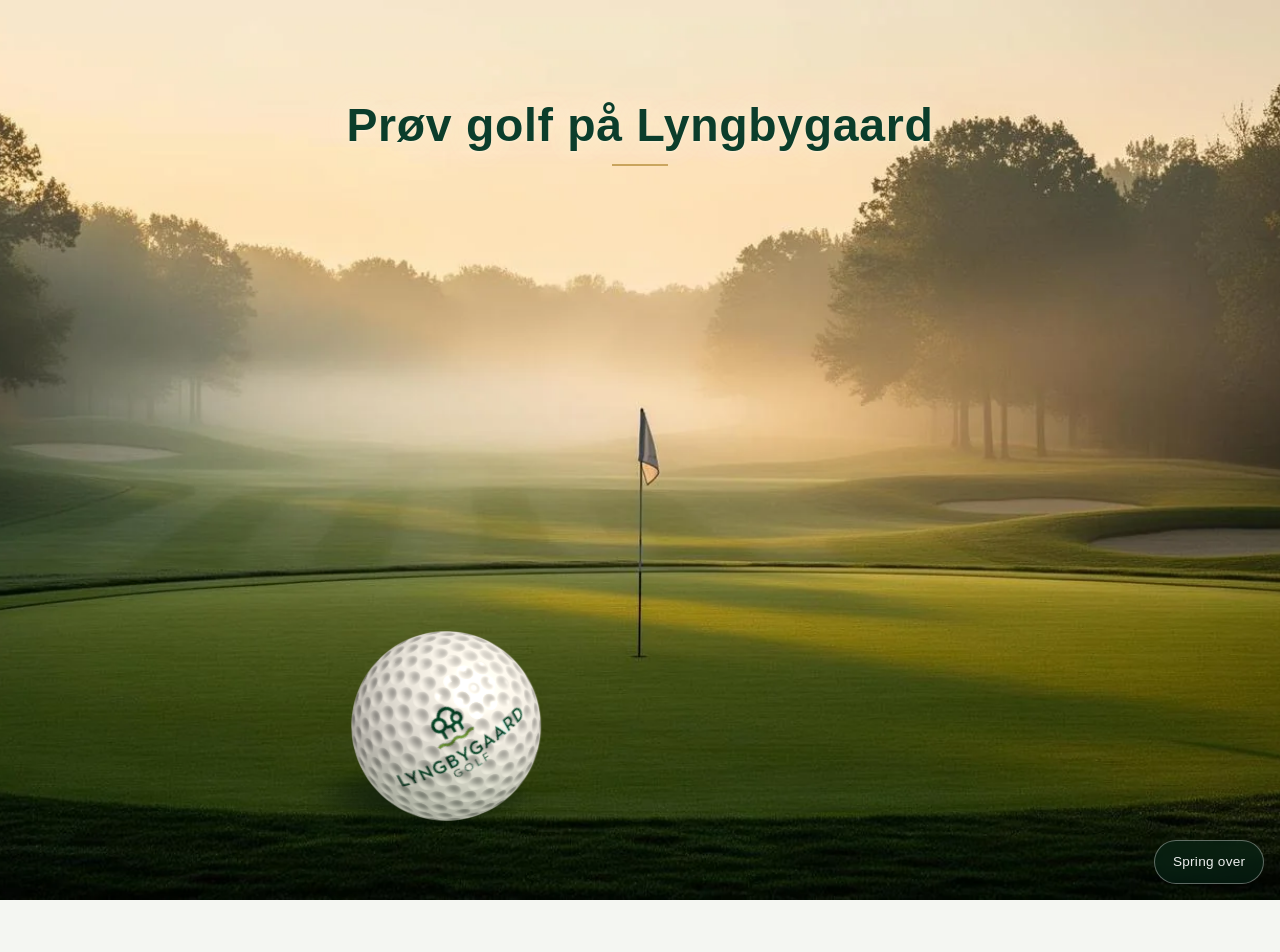
==== commit 02415130: "Add files via upload" ====
--- a/index.html
+++ b/index.html
@@ -9,7 +9,7 @@
   <meta name="apple-mobile-web-app-status-bar-style" content="black-translucent">
   <meta name="apple-mobile-web-app-title" content="Golfens Dag">
   <title>Golfens Dag 2027 – Lyngbygaard Golfklub</title>
-  <link rel="stylesheet" href="style.css?v=2.8.0">
+  <link rel="stylesheet" href="style.css?v=2.9.0">
   <link rel="manifest" href="manifest.json">
   <link rel="apple-touch-icon" href="icon-192.png">
   <link rel="icon" type="image/png" href="icon-192.png">
@@ -107,9 +107,9 @@
     <symbol id="gi-flag" viewBox="0 0 48 48"><ellipse cx="24" cy="40" rx="19" ry="5.5" fill="#74c24f"/><ellipse cx="24" cy="38.6" rx="15" ry="3.6" fill="#8fd163"/><rect x="23" y="9" width="2" height="29" rx="1" fill="#f4f4f2" stroke="#b5bdb8" stroke-width=".5"/><path d="M25 9l13 5.2L25 19.5z" fill="#d8322a"/></symbol>
     <symbol id="gi-trees" viewBox="0 0 48 48"><ellipse cx="24" cy="40" rx="19" ry="5.5" fill="#74c24f"/><ellipse cx="24" cy="38.6" rx="15" ry="3.6" fill="#8fd163"/><rect x="11" y="27" width="3" height="12" fill="#7a5230"/><circle cx="12.5" cy="22" r="8" fill="#2f8f3a"/><rect x="22.5" y="22" width="3.4" height="17" fill="#7a5230"/><circle cx="24.2" cy="16" r="9.5" fill="#3aa145"/><rect x="34" y="29" width="3" height="10" fill="#7a5230"/><circle cx="35.5" cy="24" r="7" fill="#2f8f3a"/></symbol>
     <symbol id="gi-grass" viewBox="0 0 48 48"><g fill="#2f8f3a"><path d="M8 42Q8 30 4 20Q13 28 14 42z"/><path d="M16 42Q17 24 15 10Q24 24 22 42z" fill="#3aa145"/><path d="M24 42Q26 30 33 18Q32 32 31 42z"/><path d="M31 42Q34 32 42 26Q38 36 38 42z" fill="#3aa145"/><path d="M20 42Q21 34 14 30Q22 33 25 42z" fill="#74c24f"/></g></symbol>
-    <symbol id="gi-putter" viewBox="0 0 48 48"><ellipse cx="24" cy="40" rx="19" ry="5.5" fill="#74c24f"/><ellipse cx="24" cy="38.6" rx="15" ry="3.6" fill="#8fd163"/><path d="M34 6L20 35" stroke="#6b7478" stroke-width="2.4" stroke-linecap="round"/><path d="M13 35h13l1.8 4.4H14.5z" fill="#e3a92b"/><image href="assets/images/lyngbygaard-golfbold.webp?v=2.8.0" x="30.5" y="29.5" width="11.0" height="11.0" preserveAspectRatio="xMidYMid meet"/></symbol>
-    <symbol id="gi-chip" viewBox="0 0 48 48"><ellipse cx="24" cy="40" rx="19" ry="5.5" fill="#74c24f"/><ellipse cx="24" cy="38.6" rx="15" ry="3.6" fill="#8fd163"/><path d="M8 33Q17 14 31 28" fill="none" stroke="#6b7478" stroke-width="2" stroke-dasharray="3 3" stroke-linecap="round"/><image href="assets/images/lyngbygaard-golfbold.webp?v=2.8.0" x="30.5" y="26.5" width="11.0" height="11.0" preserveAspectRatio="xMidYMid meet"/></symbol>
-    <symbol id="gi-pitch" viewBox="0 0 48 48"><ellipse cx="24" cy="40" rx="19" ry="5.5" fill="#74c24f"/><ellipse cx="24" cy="38.6" rx="15" ry="3.6" fill="#8fd163"/><path d="M8 35Q19 -2 38 33" fill="none" stroke="#6b7478" stroke-width="2" stroke-dasharray="3 3" stroke-linecap="round"/><image href="assets/images/lyngbygaard-golfbold.webp?v=2.8.0" x="32.5" y="28.5" width="11.0" height="11.0" preserveAspectRatio="xMidYMid meet"/></symbol>
+    <symbol id="gi-putter" viewBox="0 0 48 48"><ellipse cx="24" cy="40" rx="19" ry="5.5" fill="#74c24f"/><ellipse cx="24" cy="38.6" rx="15" ry="3.6" fill="#8fd163"/><path d="M34 6L20 35" stroke="#6b7478" stroke-width="2.4" stroke-linecap="round"/><path d="M13 35h13l1.8 4.4H14.5z" fill="#e3a92b"/><image href="assets/images/lyngbygaard-golfbold.webp?v=2.9.0" x="30.5" y="29.5" width="11.0" height="11.0" preserveAspectRatio="xMidYMid meet"/></symbol>
+    <symbol id="gi-chip" viewBox="0 0 48 48"><ellipse cx="24" cy="40" rx="19" ry="5.5" fill="#74c24f"/><ellipse cx="24" cy="38.6" rx="15" ry="3.6" fill="#8fd163"/><path d="M8 33Q17 14 31 28" fill="none" stroke="#6b7478" stroke-width="2" stroke-dasharray="3 3" stroke-linecap="round"/><image href="assets/images/lyngbygaard-golfbold.webp?v=2.9.0" x="30.5" y="26.5" width="11.0" height="11.0" preserveAspectRatio="xMidYMid meet"/></symbol>
+    <symbol id="gi-pitch" viewBox="0 0 48 48"><ellipse cx="24" cy="40" rx="19" ry="5.5" fill="#74c24f"/><ellipse cx="24" cy="38.6" rx="15" ry="3.6" fill="#8fd163"/><path d="M8 35Q19 -2 38 33" fill="none" stroke="#6b7478" stroke-width="2" stroke-dasharray="3 3" stroke-linecap="round"/><image href="assets/images/lyngbygaard-golfbold.webp?v=2.9.0" x="32.5" y="28.5" width="11.0" height="11.0" preserveAspectRatio="xMidYMid meet"/></symbol>
     <symbol id="gi-bunker" viewBox="0 0 48 48"><ellipse cx="24" cy="38" rx="20" ry="7" fill="#74c24f"/><ellipse cx="24" cy="35.5" rx="15" ry="5.6" fill="#e8cd86"/><path d="M11 35q13-10 26 0" fill="#f3dc9d"/><path d="M8 31l-2-6M12 30l-1-7M40 31l2-6" stroke="#3aa145" stroke-width="2" stroke-linecap="round"/></symbol>
     <symbol id="gi-trophy" viewBox="0 0 48 48"><path d="M15 8h18v10a9 9 0 0 1-18 0z" fill="#e3a92b"/><path d="M15 11H8c0 7 3 9 7 9M33 11h7c0 7-3 9-7 9" fill="none" stroke="#e3a92b" stroke-width="2.6"/><rect x="21.5" y="26" width="5" height="8" fill="#c98a1a"/><rect x="15" y="34" width="18" height="6" rx="1.5" fill="#e3a92b"/></symbol>
     <symbol id="gi-bird" viewBox="0 0 48 48"><ellipse cx="22" cy="27" rx="13" ry="8" fill="#4f9a42" transform="rotate(-12 22 27)"/><circle cx="35" cy="19" r="5.6" fill="#6bb055"/><path d="M39.5 18l7 2.2-7 3z" fill="#e3a92b"/><circle cx="36.4" cy="18" r="1.1" fill="#173326"/><path d="M11 29L2 36l13-2z" fill="#4f9a42"/><path d="M17 24q5-9 13-8" fill="none" stroke="#6bb055" stroke-width="3"/><path d="M22 35l-1 6M27 34l1 7" stroke="#e3a92b" stroke-width="2" stroke-linecap="round"/></symbol>
@@ -120,12 +120,12 @@
     <symbol id="gi-markers" viewBox="0 0 48 48"><ellipse cx="24" cy="40" rx="19" ry="5.5" fill="#74c24f"/><ellipse cx="24" cy="38.6" rx="15" ry="3.6" fill="#8fd163"/><rect x="12" y="24" width="2" height="15" fill="#cfd5d8"/><circle cx="13" cy="20" r="5.2" fill="#d8322a"/><rect x="34" y="24" width="2" height="15" fill="#cfd5d8"/><circle cx="35" cy="20" r="5.2" fill="#fff" stroke="#c4cbd0"/></symbol>
     <symbol id="gi-stakes" viewBox="0 0 48 48"><ellipse cx="24" cy="40" rx="19" ry="5.5" fill="#74c24f"/><ellipse cx="24" cy="38.6" rx="15" ry="3.6" fill="#8fd163"/><g stroke="#b5bdb8" stroke-width=".6"><rect x="10" y="10" width="5" height="29" fill="#fff"/><rect x="21.5" y="10" width="5" height="29" fill="#fff"/><rect x="33" y="10" width="5" height="29" fill="#fff"/></g><g fill="#d8322a"><rect x="10" y="10" width="5" height="6"/><rect x="21.5" y="10" width="5" height="6"/><rect x="33" y="10" width="5" height="6"/></g></symbol>
     <symbol id="gi-water" viewBox="0 0 48 48"><ellipse cx="24" cy="30" rx="20" ry="11" fill="#4aa3d8"/><path d="M9 27q4-4 8 0t8 0 8 0 6 0" fill="none" stroke="#fff" stroke-width="2.2" stroke-linecap="round"/><path d="M13 34q4-3 7 0t7 0 7 0" fill="none" stroke="#bfe3f6" stroke-width="2" stroke-linecap="round"/></symbol>
-    <symbol id="gi-ball" viewBox="0 0 48 48"><image href="assets/images/lyngbygaard-golfbold.webp?v=2.8.0" x="4" y="4" width="40" height="40" preserveAspectRatio="xMidYMid meet"/></symbol>
+    <symbol id="gi-ball" viewBox="0 0 48 48"><image href="assets/images/lyngbygaard-golfbold.webp?v=2.9.0" x="4" y="4" width="40" height="40" preserveAspectRatio="xMidYMid meet"/></symbol>
     <symbol id="gi-clock" viewBox="0 0 48 48"><rect x="21" y="4" width="6" height="4" rx="1.5" fill="#0B3D2B"/><circle cx="24" cy="26" r="17" fill="#fff" stroke="#0B3D2B" stroke-width="3"/><path d="M24 15v11l8 5" fill="none" stroke="#0B3D2B" stroke-width="3" stroke-linecap="round" stroke-linejoin="round"/></symbol>
-    <symbol id="gi-golfer" viewBox="0 0 48 48"><circle cx="21" cy="8.5" r="4.6" fill="#e8b78a"/><path d="M16 8.5a5 5 0 0 1 10 0z" fill="#3f9e3a"/><path d="M18 14l9 1.2-1.4 13.6h-6.6z" fill="#74c24f"/><path d="M20 29l-3.5 13M25 29l4.5 13" stroke="#2c3a66" stroke-width="3.6" stroke-linecap="round"/><path d="M26 17l10 8" stroke="#e8b78a" stroke-width="3" stroke-linecap="round"/><path d="M37 25l6 13" stroke="#6b7478" stroke-width="2.2" stroke-linecap="round"/><image href="assets/images/lyngbygaard-golfbold.webp?v=2.8.0" x="37.4" y="36.4" width="7.2" height="7.2" preserveAspectRatio="xMidYMid meet"/></symbol>
+    <symbol id="gi-golfer" viewBox="0 0 48 48"><circle cx="21" cy="8.5" r="4.6" fill="#e8b78a"/><path d="M16 8.5a5 5 0 0 1 10 0z" fill="#3f9e3a"/><path d="M18 14l9 1.2-1.4 13.6h-6.6z" fill="#74c24f"/><path d="M20 29l-3.5 13M25 29l4.5 13" stroke="#2c3a66" stroke-width="3.6" stroke-linecap="round"/><path d="M26 17l10 8" stroke="#e8b78a" stroke-width="3" stroke-linecap="round"/><path d="M37 25l6 13" stroke="#6b7478" stroke-width="2.2" stroke-linecap="round"/><image href="assets/images/lyngbygaard-golfbold.webp?v=2.9.0" x="37.4" y="36.4" width="7.2" height="7.2" preserveAspectRatio="xMidYMid meet"/></symbol>
     <symbol id="gi-people" viewBox="0 0 48 48"><circle cx="24" cy="14" r="6.2" fill="#e3a92b"/><path d="M12 38q0-13 12-13t12 13z" fill="#e3a92b"/><circle cx="9" cy="20" r="4.6" fill="#7aae52"/><path d="M0 38q0-10 9-10 2 0 4 .8-3 4-3 9.2z" fill="#7aae52"/><circle cx="39" cy="20" r="4.6" fill="#7aae52"/><path d="M48 38q0-10-9-10-2 0-4 .8 3 4 3 9.2z" fill="#7aae52"/></symbol>
     <symbol id="gi-checker" viewBox="0 0 48 48"><rect x="21" y="6" width="2.4" height="36" rx="1.2" fill="#6b7478"/><rect x="23" y="9" width="5" height="5" fill="#173326"/><rect x="28" y="9" width="5" height="5" fill="#fff"/><rect x="33" y="9" width="5" height="5" fill="#173326"/><rect x="38" y="9" width="5" height="5" fill="#fff"/><rect x="43" y="9" width="5" height="5" fill="#173326"/><rect x="23" y="14" width="5" height="5" fill="#fff"/><rect x="28" y="14" width="5" height="5" fill="#173326"/><rect x="33" y="14" width="5" height="5" fill="#fff"/><rect x="38" y="14" width="5" height="5" fill="#173326"/><rect x="43" y="14" width="5" height="5" fill="#fff"/><rect x="23" y="19" width="5" height="5" fill="#173326"/><rect x="28" y="19" width="5" height="5" fill="#fff"/><rect x="33" y="19" width="5" height="5" fill="#173326"/><rect x="38" y="19" width="5" height="5" fill="#fff"/><rect x="43" y="19" width="5" height="5" fill="#173326"/><rect x="23" y="9" width="25" height="15" fill="none" stroke="#173326" stroke-width="1"/></symbol>
-    <symbol id="gi-club" viewBox="0 0 48 48"><ellipse cx="24" cy="40" rx="19" ry="5.5" fill="#74c24f"/><ellipse cx="24" cy="38.6" rx="15" ry="3.6" fill="#8fd163"/><path d="M36 5L19 34" stroke="#6b7478" stroke-width="2.4" stroke-linecap="round"/><path d="M12 34l9 4 -2.6 3.6-9.4-3z" fill="#e3a92b"/><image href="assets/images/lyngbygaard-golfbold.webp?v=2.8.0" x="31.5" y="29.5" width="11.0" height="11.0" preserveAspectRatio="xMidYMid meet"/></symbol>
+    <symbol id="gi-club" viewBox="0 0 48 48"><ellipse cx="24" cy="40" rx="19" ry="5.5" fill="#74c24f"/><ellipse cx="24" cy="38.6" rx="15" ry="3.6" fill="#8fd163"/><path d="M36 5L19 34" stroke="#6b7478" stroke-width="2.4" stroke-linecap="round"/><path d="M12 34l9 4 -2.6 3.6-9.4-3z" fill="#e3a92b"/><image href="assets/images/lyngbygaard-golfbold.webp?v=2.9.0" x="31.5" y="29.5" width="11.0" height="11.0" preserveAspectRatio="xMidYMid meet"/></symbol>
     <symbol id="gi-target" viewBox="0 0 48 48"><circle cx="22" cy="26" r="17" fill="#fff" stroke="#e3a92b" stroke-width="2.6"/><circle cx="22" cy="26" r="11" fill="#e3a92b"/><circle cx="22" cy="26" r="6.5" fill="#fff"/><circle cx="22" cy="26" r="3" fill="#d8322a"/><path d="M24 24l17-17M36 6l5 1 1 5" fill="none" stroke="#173326" stroke-width="2.4" stroke-linecap="round" stroke-linejoin="round"/></symbol>
     <symbol id="gi-kids" viewBox="0 0 48 48"><circle cx="15" cy="12" r="5.2" fill="#e3a92b"/><path d="M6 38q0-12 9-12t9 12z" fill="#e3a92b"/><circle cx="34" cy="19" r="4.4" fill="#7aae52"/><path d="M26 38q0-9 8-9t8 9z" fill="#7aae52"/></symbol>
     <symbol id="gi-binoc" viewBox="0 0 48 48"><rect x="5" y="13" width="15" height="26" rx="6" fill="#e3a92b"/><rect x="28" y="13" width="15" height="26" rx="6" fill="#e3a92b"/><rect x="18" y="19" width="12" height="9" rx="2" fill="#c98a1a"/><circle cx="12.5" cy="35" r="4.4" fill="#0B3D2B"/><circle cx="35.5" cy="35" r="4.4" fill="#0B3D2B"/><rect x="7" y="8" width="11" height="7" rx="2" fill="#c98a1a"/><rect x="30" y="8" width="11" height="7" rx="2" fill="#c98a1a"/></symbol>
@@ -263,7 +263,7 @@
          ======================================== -->
     <section class="page active" id="page-home" aria-label="Forside">
 
-      <!-- FORSIDE v2.8.0 – golfbane som baggrund, seks fotokort med gyldne rammer.
+      <!-- FORSIDE v2.9.0 – golfbane som baggrund, seks fotokort med gyldne rammer.
            Al tekst er rigtig HTML. Kortfoto sættes i style.css (--img pr. kort). -->
       <div class="gh" id="gh-hero">
         <div class="gh-copy">
@@ -335,7 +335,7 @@
           <button class="btn-primary" onclick="navigate('begynder')">Se begynderforløb</button>
         </div>
       </div>
-            <div class="gd-turf"><span class="gd-ballwrap"><img class="gd-ball" src="assets/images/lyngbygaard-golfbold.webp?v=2.8.0" alt="Golfbold med Lyngbygaard Golf-logo" width="160" height="160" loading="lazy"></span></div>
+            <div class="gd-turf"><span class="gd-ballwrap"><img class="gd-ball" src="assets/images/lyngbygaard-golfbold.webp?v=2.9.0" alt="Golfbold med Lyngbygaard Golf-logo" width="160" height="160" loading="lazy"></span></div>
       <footer class="app-footer">
         <div class="footer-top">
           <div class="footer-brand">
@@ -349,7 +349,7 @@
         <div class="footer-divider"></div>
         <div class="footer-meta">
           <div class="footer-meta-left"></div>
-          <div class="footer-meta-right"><span class="footer-version">v2.8.0</span></div>
+          <div class="footer-meta-right"><span class="footer-version">v2.9.0</span></div>
         </div>
       </footer>
     </section>
@@ -365,7 +365,7 @@
       <div class="page-body">
         <div class="begreber-list" id="begreber-list" role="list"></div>
       </div>
-            <div class="gd-turf"><span class="gd-ballwrap"><img class="gd-ball" src="assets/images/lyngbygaard-golfbold.webp?v=2.8.0" alt="Golfbold med Lyngbygaard Golf-logo" width="160" height="160" loading="lazy"></span></div>
+            <div class="gd-turf"><span class="gd-ballwrap"><img class="gd-ball" src="assets/images/lyngbygaard-golfbold.webp?v=2.9.0" alt="Golfbold med Lyngbygaard Golf-logo" width="160" height="160" loading="lazy"></span></div>
       <footer class="app-footer">
         <div class="footer-top">
           <div class="footer-brand">
@@ -379,7 +379,7 @@
         <div class="footer-divider"></div>
         <div class="footer-meta">
           <div class="footer-meta-left"></div>
-          <div class="footer-meta-right"><span class="footer-version">v2.8.0</span></div>
+          <div class="footer-meta-right"><span class="footer-version">v2.9.0</span></div>
         </div>
       </footer>
     </section>
@@ -417,7 +417,7 @@
              target="_blank" rel="noopener">Kontakt os</a>
         </div>
       </div>
-      <div class="gd-turf"><span class="gd-ballwrap"><img class="gd-ball" src="assets/images/lyngbygaard-golfbold.webp?v=2.8.0" alt="Golfbold med Lyngbygaard Golf-logo" width="160" height="160" loading="lazy"></span></div>
+      <div class="gd-turf"><span class="gd-ballwrap"><img class="gd-ball" src="assets/images/lyngbygaard-golfbold.webp?v=2.9.0" alt="Golfbold med Lyngbygaard Golf-logo" width="160" height="160" loading="lazy"></span></div>
       <footer class="app-footer">
         <div class="footer-top">
           <div class="footer-brand">
@@ -431,7 +431,7 @@
         <div class="footer-divider"></div>
         <div class="footer-meta">
           <div class="footer-meta-left"></div>
-          <div class="footer-meta-right"><span class="footer-version">v2.8.0</span></div>
+          <div class="footer-meta-right"><span class="footer-version">v2.9.0</span></div>
         </div>
       </footer>
     </section>
@@ -481,7 +481,7 @@
         <a class="btn-primary" id="btn-website" href="https://lyg.dk"
            target="_blank" rel="noopener">Besøg lyg.dk <svg class="gi-ext" aria-hidden="true" focusable="false"><use href="#gi-ext"/></svg></a>
       </div>
-            <div class="gd-turf"><span class="gd-ballwrap"><img class="gd-ball" src="assets/images/lyngbygaard-golfbold.webp?v=2.8.0" alt="Golfbold med Lyngbygaard Golf-logo" width="160" height="160" loading="lazy"></span></div>
+            <div class="gd-turf"><span class="gd-ballwrap"><img class="gd-ball" src="assets/images/lyngbygaard-golfbold.webp?v=2.9.0" alt="Golfbold med Lyngbygaard Golf-logo" width="160" height="160" loading="lazy"></span></div>
       <footer class="app-footer">
         <div class="footer-top">
           <div class="footer-brand">
@@ -495,7 +495,7 @@
         <div class="footer-divider"></div>
         <div class="footer-meta">
           <div class="footer-meta-left"></div>
-          <div class="footer-meta-right"><span class="footer-version">v2.8.0</span></div>
+          <div class="footer-meta-right"><span class="footer-version">v2.9.0</span></div>
         </div>
       </footer>
     </section>
@@ -511,7 +511,7 @@
       <div class="page-body">
         <div class="om-grid" id="om-grid" role="list"></div>
       </div>
-      <div class="gd-turf"><span class="gd-ballwrap"><img class="gd-ball" src="assets/images/lyngbygaard-golfbold.webp?v=2.8.0" alt="Golfbold med Lyngbygaard Golf-logo" width="160" height="160" loading="lazy"></span></div>
+      <div class="gd-turf"><span class="gd-ballwrap"><img class="gd-ball" src="assets/images/lyngbygaard-golfbold.webp?v=2.9.0" alt="Golfbold med Lyngbygaard Golf-logo" width="160" height="160" loading="lazy"></span></div>
       <footer class="app-footer">
         <div class="footer-top">
           <div class="footer-brand">
@@ -525,7 +525,7 @@
         <div class="footer-divider"></div>
         <div class="footer-meta">
           <div class="footer-meta-left"></div>
-          <div class="footer-meta-right"><span class="footer-version">v2.8.0</span></div>
+          <div class="footer-meta-right"><span class="footer-version">v2.9.0</span></div>
         </div>
       </footer>
     </section>
@@ -571,14 +571,14 @@
         <div class="footer-divider"></div>
         <div class="footer-meta">
           <div class="footer-meta-left"></div>
-          <div class="footer-meta-right"><span class="footer-version">v2.8.0</span></div>
+          <div class="footer-meta-right"><span class="footer-version">v2.9.0</span></div>
         </div>
       </footer>
     </section>
 
   </main>
 
-  <!-- ===== INFORMATIONSBJÆLKE (v2.8.0) ===== -->
+  <!-- ===== INFORMATIONSBJÆLKE (v2.9.0) ===== -->
   <nav class="ticker" id="gd-ticker" aria-label="Information fra klubben">
     <div class="ticker-track">
       <div class="ticker-set">
@@ -596,7 +596,7 @@
     </div>
   </nav>
 
-  <!-- ===== POPUP: BEGYNDERFORLØB OG GOLFKORT (v2.8.0) ===== -->
+  <!-- ===== POPUP: BEGYNDERFORLØB OG GOLFKORT (v2.9.0) ===== -->
   <div class="gd-modal" id="gd-popup" hidden>
     <div class="gd-modal-backdrop" data-close></div>
     <div class="gd-modal-card" role="dialog" aria-modal="true" aria-labelledby="gd-pop-title" tabindex="-1">
@@ -628,7 +628,9 @@
     <svg class="admin-gear-svg"><use href="#icon-gear"/></svg>
   </button>
 
-  <script src="app.js?v=2.8.0"></script>
-  <script src="intro.js?v=2.8.0"></script>
+  <script src="app.js?v=2.9.0"></script>
+  <script>window.GD_VELKOMST = true; /* v2.9.0: ny velkomstanimation (velkomst.js); intro.js ligger dormant */</script>
+  <script src="intro.js?v=2.9.0"></script>
+  <script src="velkomst.js?v=2.9.0"></script>
 </body>
 </html>
--- a/style.css
+++ b/style.css
@@ -406,7 +406,7 @@
    ============================================================ */
 .home-photo-section {
   /* Primary: golf-swing (varmt solnedgangslys, sving) */
-  background-image: url('assets/images/golf-swing.webp?v=2.8.0');
+  background-image: url('assets/images/golf-swing.webp?v=2.9.0');
   background-size: cover;
   background-repeat: no-repeat;
   /* Mobil: spiller er centreret i billedet, lidt til højre */
@@ -1104,7 +1104,7 @@
   padding: 1.6rem 0 1.6rem; overflow: hidden; color: var(--cream);
   background:
     linear-gradient(to bottom, rgba(5,25,16,.62) 0%, rgba(5,25,16,.3) 32%, rgba(5,25,16,.25) 62%, rgba(5,25,16,.78) 100%),
-    url('assets/images/forside-golfbane-mobil.webp?v=2.8.0') 50% 30% / cover no-repeat #0B3D2B;
+    url('assets/images/forside-golfbane-mobil.webp?v=2.9.0') 50% 30% / cover no-repeat #0B3D2B;
 }
 .gh-copy { text-align: center; padding: 0 1rem; margin-bottom: 1.6rem; }
 .gh-eyebrow { display: flex; align-items: center; justify-content: center; gap: .8rem; margin: 0 0 .7rem; }
@@ -1141,12 +1141,12 @@
 .gh-card:active { transform: scale(.98); }
 
 /* Foto pr. kort (object-fit: cover-ækvivalent via background-size: cover). */
-.gh-card[data-card="om"]  { --img: url('assets/images/forside-bold-logo.webp?v=2.8.0'); }
-.gh-card[data-card="program"]  { --img: url('assets/images/program-kalender-logo.webp?v=2.8.0'); }
-.gh-card[data-card="traener"]  { --img: url('assets/images/traenerteam-golfbag.webp?v=2.8.0'); }
-.gh-card[data-card="begreber"] { --img: url('assets/images/golfbegreber-flag.webp?v=2.8.0'); }
-.gh-card[data-card="begynder"] { --img: url('assets/images/begynderforloeb-bolde-logo.webp?v=2.8.0'); }
-.gh-card[data-card="kontakt"]  { --img: url('assets/images/kontakt-klubhus.webp?v=2.8.0'); }
+.gh-card[data-card="om"]  { --img: url('assets/images/forside-bold-logo.webp?v=2.9.0'); }
+.gh-card[data-card="program"]  { --img: url('assets/images/program-kalender-logo.webp?v=2.9.0'); }
+.gh-card[data-card="traener"]  { --img: url('assets/images/traenerteam-golfbag.webp?v=2.9.0'); }
+.gh-card[data-card="begreber"] { --img: url('assets/images/golfbegreber-flag.webp?v=2.9.0'); }
+.gh-card[data-card="begynder"] { --img: url('assets/images/begynderforloeb-bolde-logo.webp?v=2.9.0'); }
+.gh-card[data-card="kontakt"]  { --img: url('assets/images/kontakt-klubhus.webp?v=2.9.0'); }
 .gh-card[data-card="om"]  .gh-card-photo { background-position: 44% 55%; }
 .gh-card[data-card="program"]  .gh-card-photo { background-position: 55% 50%; }
 .gh-card[data-card="traener"]  .gh-card-photo { background-position: 72% 45%; }
@@ -1176,7 +1176,7 @@
 @media (min-width: 700px) {
   .gh { padding-top: 2.6rem; background:
     linear-gradient(to bottom, rgba(5,25,16,.62) 0%, rgba(5,25,16,.3) 32%, rgba(5,25,16,.25) 62%, rgba(5,25,16,.78) 100%),
-    url('assets/images/forside-golfbane.webp?v=2.8.0') center 40% / cover no-repeat #0B3D2B; }
+    url('assets/images/forside-golfbane.webp?v=2.9.0') center 40% / cover no-repeat #0B3D2B; }
   .gh { justify-content: center; padding-top: 1.6rem; padding-bottom: 1.6rem; }
   .gh-copy { margin-bottom: 1.5rem; }
   .gh-grid { margin-top: 0; }
@@ -1218,16 +1218,16 @@
 
 /* v2.7.7 – Om Lyngbygaard Golf: seks fotokort (samme stil som forsiden) */
 .om-grid .gh-card { min-height: 0; }
-.gh-card[data-card="om-18"]         { --img: url('assets/images/om-18-bane.webp?v=2.8.0'); }
-.gh-card[data-card="om-9"]          { --img: url('assets/images/om-9-bane.webp?v=2.8.0'); }
-.gh-card[data-card="om-restaurant"] { --img: url('assets/images/om-restaurant.webp?v=2.8.0'); }
-.gh-card[data-card="om-traener"]    { --img: url('assets/images/om-traenerteam-bolde.webp?v=2.8.0'); }
+.gh-card[data-card="om-18"]         { --img: url('assets/images/om-18-bane.webp?v=2.9.0'); }
+.gh-card[data-card="om-9"]          { --img: url('assets/images/om-9-bane.webp?v=2.9.0'); }
+.gh-card[data-card="om-restaurant"] { --img: url('assets/images/om-restaurant.webp?v=2.9.0'); }
+.gh-card[data-card="om-traener"]    { --img: url('assets/images/om-traenerteam-bolde.webp?v=2.9.0'); }
 .gh-card[data-card="om-18"]         .gh-card-photo { background-position: 50% 50%; }
 .gh-card[data-card="om-9"]          .gh-card-photo { background-position: 50% 50%; }
 .gh-card[data-card="om-restaurant"] .gh-card-photo { background-position: 50% 50%; }
 .gh-card[data-card="om-traener"]    .gh-card-photo { background-position: 50% 50%; }
-.gh-card[data-card="om-begynder"] { --img: url('assets/images/om-begynderhold-tre-spillere.webp?v=2.8.0'); }
-.gh-card[data-card="om-web"]      { --img: url('assets/images/om-hjemmeside-place-to-play.webp?v=2.8.0'); }
+.gh-card[data-card="om-begynder"] { --img: url('assets/images/om-begynderhold-tre-spillere.webp?v=2.9.0'); }
+.gh-card[data-card="om-web"]      { --img: url('assets/images/om-hjemmeside-place-to-play.webp?v=2.9.0'); }
 .gh-card[data-card="om-begynder"] .gh-card-photo { background-position: 50% 50%; }
 .gh-card[data-card="om-web"]      .gh-card-photo { background-position: 50% 50%; }
 
@@ -1264,7 +1264,7 @@
   padding: 1.1rem 1.15rem 1.15rem; border-radius: 22px; box-shadow: 0 10px 26px rgba(11,61,43,.28);
   background:
     linear-gradient(to bottom, rgba(11,61,43,0) 0%, rgba(11,61,43,.35) 36%, rgba(11,61,43,.94) 70%, #0B3D2B 100%),
-    url('assets/images/forside-golfbane.webp?v=2.8.0') 50% 40% / cover no-repeat #0B3D2B;
+    url('assets/images/forside-golfbane.webp?v=2.9.0') 50% 40% / cover no-repeat #0B3D2B;
 }
 .kc-id { display: flex; gap: .8rem; align-items: flex-start; }
 .kc-pin { width: 2.3rem; height: 2.3rem; filter: drop-shadow(0 2px 3px rgba(0,0,0,.4)); }
@@ -1287,7 +1287,7 @@
 .page-header.hdr-course {
   background:
     linear-gradient(90deg, #0B3D2B 0%, rgba(11,61,43,.82) 45%, rgba(11,61,43,.2) 100%),
-    url('assets/images/forside-golfbane.webp?v=2.8.0') 50% 62% / cover no-repeat #0B3D2B;
+    url('assets/images/forside-golfbane.webp?v=2.9.0') 50% 62% / cover no-repeat #0B3D2B;
 }
 .page-header.hdr-course p { color: rgba(255,255,255,.9); }
 .timeline-time { font-size: .95rem; font-weight: 800; color: var(--c-green); }
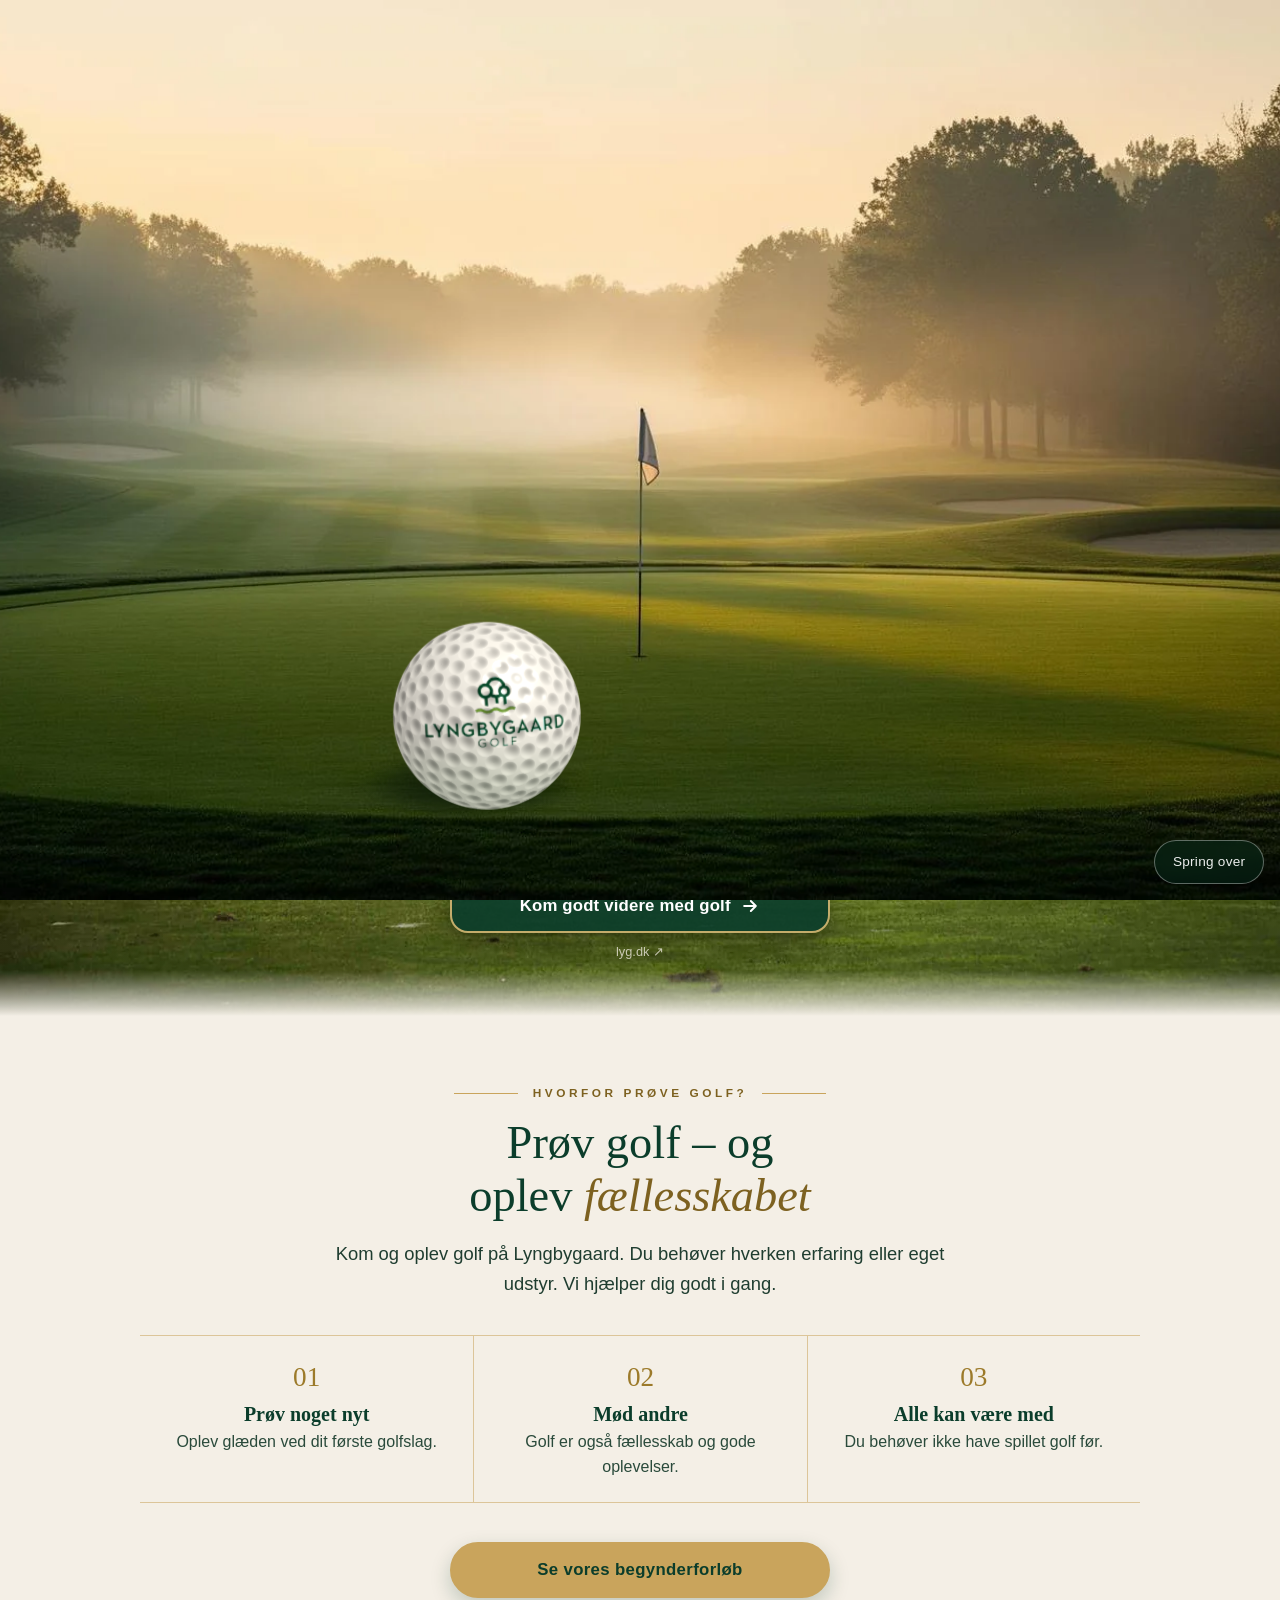
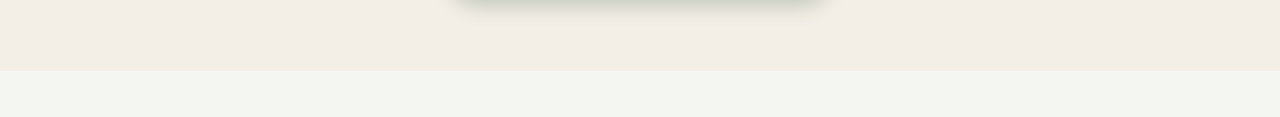
==== commit 23fbb7c9: "Add files via upload" ====
--- a/index.html
+++ b/index.html
@@ -8,8 +8,8 @@
   <meta name="apple-mobile-web-app-capable" content="yes">
   <meta name="apple-mobile-web-app-status-bar-style" content="black-translucent">
   <meta name="apple-mobile-web-app-title" content="Golfens Dag">
-  <title>Golfens Dag 2027 – Lyngbygaard Golfklub</title>
-  <link rel="stylesheet" href="style.css?v=2.9.0">
+  <title>Golfens Dag – Lyngbygaard Golf</title>
+  <link rel="stylesheet" href="style.css?v=3.0.4">
   <link rel="manifest" href="manifest.json">
   <link rel="apple-touch-icon" href="icon-192.png">
   <link rel="icon" type="image/png" href="icon-192.png">
@@ -107,9 +107,9 @@
     <symbol id="gi-flag" viewBox="0 0 48 48"><ellipse cx="24" cy="40" rx="19" ry="5.5" fill="#74c24f"/><ellipse cx="24" cy="38.6" rx="15" ry="3.6" fill="#8fd163"/><rect x="23" y="9" width="2" height="29" rx="1" fill="#f4f4f2" stroke="#b5bdb8" stroke-width=".5"/><path d="M25 9l13 5.2L25 19.5z" fill="#d8322a"/></symbol>
     <symbol id="gi-trees" viewBox="0 0 48 48"><ellipse cx="24" cy="40" rx="19" ry="5.5" fill="#74c24f"/><ellipse cx="24" cy="38.6" rx="15" ry="3.6" fill="#8fd163"/><rect x="11" y="27" width="3" height="12" fill="#7a5230"/><circle cx="12.5" cy="22" r="8" fill="#2f8f3a"/><rect x="22.5" y="22" width="3.4" height="17" fill="#7a5230"/><circle cx="24.2" cy="16" r="9.5" fill="#3aa145"/><rect x="34" y="29" width="3" height="10" fill="#7a5230"/><circle cx="35.5" cy="24" r="7" fill="#2f8f3a"/></symbol>
     <symbol id="gi-grass" viewBox="0 0 48 48"><g fill="#2f8f3a"><path d="M8 42Q8 30 4 20Q13 28 14 42z"/><path d="M16 42Q17 24 15 10Q24 24 22 42z" fill="#3aa145"/><path d="M24 42Q26 30 33 18Q32 32 31 42z"/><path d="M31 42Q34 32 42 26Q38 36 38 42z" fill="#3aa145"/><path d="M20 42Q21 34 14 30Q22 33 25 42z" fill="#74c24f"/></g></symbol>
-    <symbol id="gi-putter" viewBox="0 0 48 48"><ellipse cx="24" cy="40" rx="19" ry="5.5" fill="#74c24f"/><ellipse cx="24" cy="38.6" rx="15" ry="3.6" fill="#8fd163"/><path d="M34 6L20 35" stroke="#6b7478" stroke-width="2.4" stroke-linecap="round"/><path d="M13 35h13l1.8 4.4H14.5z" fill="#e3a92b"/><image href="assets/images/lyngbygaard-golfbold.webp?v=2.9.0" x="30.5" y="29.5" width="11.0" height="11.0" preserveAspectRatio="xMidYMid meet"/></symbol>
-    <symbol id="gi-chip" viewBox="0 0 48 48"><ellipse cx="24" cy="40" rx="19" ry="5.5" fill="#74c24f"/><ellipse cx="24" cy="38.6" rx="15" ry="3.6" fill="#8fd163"/><path d="M8 33Q17 14 31 28" fill="none" stroke="#6b7478" stroke-width="2" stroke-dasharray="3 3" stroke-linecap="round"/><image href="assets/images/lyngbygaard-golfbold.webp?v=2.9.0" x="30.5" y="26.5" width="11.0" height="11.0" preserveAspectRatio="xMidYMid meet"/></symbol>
-    <symbol id="gi-pitch" viewBox="0 0 48 48"><ellipse cx="24" cy="40" rx="19" ry="5.5" fill="#74c24f"/><ellipse cx="24" cy="38.6" rx="15" ry="3.6" fill="#8fd163"/><path d="M8 35Q19 -2 38 33" fill="none" stroke="#6b7478" stroke-width="2" stroke-dasharray="3 3" stroke-linecap="round"/><image href="assets/images/lyngbygaard-golfbold.webp?v=2.9.0" x="32.5" y="28.5" width="11.0" height="11.0" preserveAspectRatio="xMidYMid meet"/></symbol>
+    <symbol id="gi-putter" viewBox="0 0 48 48"><ellipse cx="24" cy="40" rx="19" ry="5.5" fill="#74c24f"/><ellipse cx="24" cy="38.6" rx="15" ry="3.6" fill="#8fd163"/><path d="M34 6L20 35" stroke="#6b7478" stroke-width="2.4" stroke-linecap="round"/><path d="M13 35h13l1.8 4.4H14.5z" fill="#e3a92b"/><image href="assets/images/lyngbygaard-golfbold.webp?v=3.0.4" x="30.5" y="29.5" width="11.0" height="11.0" preserveAspectRatio="xMidYMid meet"/></symbol>
+    <symbol id="gi-chip" viewBox="0 0 48 48"><ellipse cx="24" cy="40" rx="19" ry="5.5" fill="#74c24f"/><ellipse cx="24" cy="38.6" rx="15" ry="3.6" fill="#8fd163"/><path d="M8 33Q17 14 31 28" fill="none" stroke="#6b7478" stroke-width="2" stroke-dasharray="3 3" stroke-linecap="round"/><image href="assets/images/lyngbygaard-golfbold.webp?v=3.0.4" x="30.5" y="26.5" width="11.0" height="11.0" preserveAspectRatio="xMidYMid meet"/></symbol>
+    <symbol id="gi-pitch" viewBox="0 0 48 48"><ellipse cx="24" cy="40" rx="19" ry="5.5" fill="#74c24f"/><ellipse cx="24" cy="38.6" rx="15" ry="3.6" fill="#8fd163"/><path d="M8 35Q19 -2 38 33" fill="none" stroke="#6b7478" stroke-width="2" stroke-dasharray="3 3" stroke-linecap="round"/><image href="assets/images/lyngbygaard-golfbold.webp?v=3.0.4" x="32.5" y="28.5" width="11.0" height="11.0" preserveAspectRatio="xMidYMid meet"/></symbol>
     <symbol id="gi-bunker" viewBox="0 0 48 48"><ellipse cx="24" cy="38" rx="20" ry="7" fill="#74c24f"/><ellipse cx="24" cy="35.5" rx="15" ry="5.6" fill="#e8cd86"/><path d="M11 35q13-10 26 0" fill="#f3dc9d"/><path d="M8 31l-2-6M12 30l-1-7M40 31l2-6" stroke="#3aa145" stroke-width="2" stroke-linecap="round"/></symbol>
     <symbol id="gi-trophy" viewBox="0 0 48 48"><path d="M15 8h18v10a9 9 0 0 1-18 0z" fill="#e3a92b"/><path d="M15 11H8c0 7 3 9 7 9M33 11h7c0 7-3 9-7 9" fill="none" stroke="#e3a92b" stroke-width="2.6"/><rect x="21.5" y="26" width="5" height="8" fill="#c98a1a"/><rect x="15" y="34" width="18" height="6" rx="1.5" fill="#e3a92b"/></symbol>
     <symbol id="gi-bird" viewBox="0 0 48 48"><ellipse cx="22" cy="27" rx="13" ry="8" fill="#4f9a42" transform="rotate(-12 22 27)"/><circle cx="35" cy="19" r="5.6" fill="#6bb055"/><path d="M39.5 18l7 2.2-7 3z" fill="#e3a92b"/><circle cx="36.4" cy="18" r="1.1" fill="#173326"/><path d="M11 29L2 36l13-2z" fill="#4f9a42"/><path d="M17 24q5-9 13-8" fill="none" stroke="#6bb055" stroke-width="3"/><path d="M22 35l-1 6M27 34l1 7" stroke="#e3a92b" stroke-width="2" stroke-linecap="round"/></symbol>
@@ -120,12 +120,12 @@
     <symbol id="gi-markers" viewBox="0 0 48 48"><ellipse cx="24" cy="40" rx="19" ry="5.5" fill="#74c24f"/><ellipse cx="24" cy="38.6" rx="15" ry="3.6" fill="#8fd163"/><rect x="12" y="24" width="2" height="15" fill="#cfd5d8"/><circle cx="13" cy="20" r="5.2" fill="#d8322a"/><rect x="34" y="24" width="2" height="15" fill="#cfd5d8"/><circle cx="35" cy="20" r="5.2" fill="#fff" stroke="#c4cbd0"/></symbol>
     <symbol id="gi-stakes" viewBox="0 0 48 48"><ellipse cx="24" cy="40" rx="19" ry="5.5" fill="#74c24f"/><ellipse cx="24" cy="38.6" rx="15" ry="3.6" fill="#8fd163"/><g stroke="#b5bdb8" stroke-width=".6"><rect x="10" y="10" width="5" height="29" fill="#fff"/><rect x="21.5" y="10" width="5" height="29" fill="#fff"/><rect x="33" y="10" width="5" height="29" fill="#fff"/></g><g fill="#d8322a"><rect x="10" y="10" width="5" height="6"/><rect x="21.5" y="10" width="5" height="6"/><rect x="33" y="10" width="5" height="6"/></g></symbol>
     <symbol id="gi-water" viewBox="0 0 48 48"><ellipse cx="24" cy="30" rx="20" ry="11" fill="#4aa3d8"/><path d="M9 27q4-4 8 0t8 0 8 0 6 0" fill="none" stroke="#fff" stroke-width="2.2" stroke-linecap="round"/><path d="M13 34q4-3 7 0t7 0 7 0" fill="none" stroke="#bfe3f6" stroke-width="2" stroke-linecap="round"/></symbol>
-    <symbol id="gi-ball" viewBox="0 0 48 48"><image href="assets/images/lyngbygaard-golfbold.webp?v=2.9.0" x="4" y="4" width="40" height="40" preserveAspectRatio="xMidYMid meet"/></symbol>
+    <symbol id="gi-ball" viewBox="0 0 48 48"><image href="assets/images/lyngbygaard-golfbold.webp?v=3.0.4" x="4" y="4" width="40" height="40" preserveAspectRatio="xMidYMid meet"/></symbol>
     <symbol id="gi-clock" viewBox="0 0 48 48"><rect x="21" y="4" width="6" height="4" rx="1.5" fill="#0B3D2B"/><circle cx="24" cy="26" r="17" fill="#fff" stroke="#0B3D2B" stroke-width="3"/><path d="M24 15v11l8 5" fill="none" stroke="#0B3D2B" stroke-width="3" stroke-linecap="round" stroke-linejoin="round"/></symbol>
-    <symbol id="gi-golfer" viewBox="0 0 48 48"><circle cx="21" cy="8.5" r="4.6" fill="#e8b78a"/><path d="M16 8.5a5 5 0 0 1 10 0z" fill="#3f9e3a"/><path d="M18 14l9 1.2-1.4 13.6h-6.6z" fill="#74c24f"/><path d="M20 29l-3.5 13M25 29l4.5 13" stroke="#2c3a66" stroke-width="3.6" stroke-linecap="round"/><path d="M26 17l10 8" stroke="#e8b78a" stroke-width="3" stroke-linecap="round"/><path d="M37 25l6 13" stroke="#6b7478" stroke-width="2.2" stroke-linecap="round"/><image href="assets/images/lyngbygaard-golfbold.webp?v=2.9.0" x="37.4" y="36.4" width="7.2" height="7.2" preserveAspectRatio="xMidYMid meet"/></symbol>
+    <symbol id="gi-golfer" viewBox="0 0 48 48"><circle cx="21" cy="8.5" r="4.6" fill="#e8b78a"/><path d="M16 8.5a5 5 0 0 1 10 0z" fill="#3f9e3a"/><path d="M18 14l9 1.2-1.4 13.6h-6.6z" fill="#74c24f"/><path d="M20 29l-3.5 13M25 29l4.5 13" stroke="#2c3a66" stroke-width="3.6" stroke-linecap="round"/><path d="M26 17l10 8" stroke="#e8b78a" stroke-width="3" stroke-linecap="round"/><path d="M37 25l6 13" stroke="#6b7478" stroke-width="2.2" stroke-linecap="round"/><image href="assets/images/lyngbygaard-golfbold.webp?v=3.0.4" x="37.4" y="36.4" width="7.2" height="7.2" preserveAspectRatio="xMidYMid meet"/></symbol>
     <symbol id="gi-people" viewBox="0 0 48 48"><circle cx="24" cy="14" r="6.2" fill="#e3a92b"/><path d="M12 38q0-13 12-13t12 13z" fill="#e3a92b"/><circle cx="9" cy="20" r="4.6" fill="#7aae52"/><path d="M0 38q0-10 9-10 2 0 4 .8-3 4-3 9.2z" fill="#7aae52"/><circle cx="39" cy="20" r="4.6" fill="#7aae52"/><path d="M48 38q0-10-9-10-2 0-4 .8 3 4 3 9.2z" fill="#7aae52"/></symbol>
     <symbol id="gi-checker" viewBox="0 0 48 48"><rect x="21" y="6" width="2.4" height="36" rx="1.2" fill="#6b7478"/><rect x="23" y="9" width="5" height="5" fill="#173326"/><rect x="28" y="9" width="5" height="5" fill="#fff"/><rect x="33" y="9" width="5" height="5" fill="#173326"/><rect x="38" y="9" width="5" height="5" fill="#fff"/><rect x="43" y="9" width="5" height="5" fill="#173326"/><rect x="23" y="14" width="5" height="5" fill="#fff"/><rect x="28" y="14" width="5" height="5" fill="#173326"/><rect x="33" y="14" width="5" height="5" fill="#fff"/><rect x="38" y="14" width="5" height="5" fill="#173326"/><rect x="43" y="14" width="5" height="5" fill="#fff"/><rect x="23" y="19" width="5" height="5" fill="#173326"/><rect x="28" y="19" width="5" height="5" fill="#fff"/><rect x="33" y="19" width="5" height="5" fill="#173326"/><rect x="38" y="19" width="5" height="5" fill="#fff"/><rect x="43" y="19" width="5" height="5" fill="#173326"/><rect x="23" y="9" width="25" height="15" fill="none" stroke="#173326" stroke-width="1"/></symbol>
-    <symbol id="gi-club" viewBox="0 0 48 48"><ellipse cx="24" cy="40" rx="19" ry="5.5" fill="#74c24f"/><ellipse cx="24" cy="38.6" rx="15" ry="3.6" fill="#8fd163"/><path d="M36 5L19 34" stroke="#6b7478" stroke-width="2.4" stroke-linecap="round"/><path d="M12 34l9 4 -2.6 3.6-9.4-3z" fill="#e3a92b"/><image href="assets/images/lyngbygaard-golfbold.webp?v=2.9.0" x="31.5" y="29.5" width="11.0" height="11.0" preserveAspectRatio="xMidYMid meet"/></symbol>
+    <symbol id="gi-club" viewBox="0 0 48 48"><ellipse cx="24" cy="40" rx="19" ry="5.5" fill="#74c24f"/><ellipse cx="24" cy="38.6" rx="15" ry="3.6" fill="#8fd163"/><path d="M36 5L19 34" stroke="#6b7478" stroke-width="2.4" stroke-linecap="round"/><path d="M12 34l9 4 -2.6 3.6-9.4-3z" fill="#e3a92b"/><image href="assets/images/lyngbygaard-golfbold.webp?v=3.0.4" x="31.5" y="29.5" width="11.0" height="11.0" preserveAspectRatio="xMidYMid meet"/></symbol>
     <symbol id="gi-target" viewBox="0 0 48 48"><circle cx="22" cy="26" r="17" fill="#fff" stroke="#e3a92b" stroke-width="2.6"/><circle cx="22" cy="26" r="11" fill="#e3a92b"/><circle cx="22" cy="26" r="6.5" fill="#fff"/><circle cx="22" cy="26" r="3" fill="#d8322a"/><path d="M24 24l17-17M36 6l5 1 1 5" fill="none" stroke="#173326" stroke-width="2.4" stroke-linecap="round" stroke-linejoin="round"/></symbol>
     <symbol id="gi-kids" viewBox="0 0 48 48"><circle cx="15" cy="12" r="5.2" fill="#e3a92b"/><path d="M6 38q0-12 9-12t9 12z" fill="#e3a92b"/><circle cx="34" cy="19" r="4.4" fill="#7aae52"/><path d="M26 38q0-9 8-9t8 9z" fill="#7aae52"/></symbol>
     <symbol id="gi-binoc" viewBox="0 0 48 48"><rect x="5" y="13" width="15" height="26" rx="6" fill="#e3a92b"/><rect x="28" y="13" width="15" height="26" rx="6" fill="#e3a92b"/><rect x="18" y="19" width="12" height="9" rx="2" fill="#c98a1a"/><circle cx="12.5" cy="35" r="4.4" fill="#0B3D2B"/><circle cx="35.5" cy="35" r="4.4" fill="#0B3D2B"/><rect x="7" y="8" width="11" height="7" rx="2" fill="#c98a1a"/><rect x="30" y="8" width="11" height="7" rx="2" fill="#c98a1a"/></symbol>
@@ -263,14 +263,20 @@
          ======================================== -->
     <section class="page active" id="page-home" aria-label="Forside">
 
-      <!-- FORSIDE v2.9.0 – golfbane som baggrund, seks fotokort med gyldne rammer.
+      <!-- FORSIDE v3.0.4 – golfbane som baggrund, seks fotokort med gyldne rammer.
            Al tekst er rigtig HTML. Kortfoto sættes i style.css (--img pr. kort). -->
       <div class="gh" id="gh-hero">
         <div class="gh-copy">
           <p class="gh-eyebrow"><span>Golfens Dag 2027</span></p>
-          <h1 class="gh-title">Lyngbygaard Golfklub</h1>
+          <h1 class="gh-title">Lyngbygaard <em>Golfklub</em></h1>
           <p class="gh-tagline">Oplev golfen · Mød trænerne · Kom godt i gang</p>
         </div>
+
+        <!-- v3.0.4: "Kom og oplev golfens verden" – tekst direkte på golfbaggrunden, ingen boks/ikoner -->
+        <section class="gh-oplev" aria-labelledby="gh-oplev-title">
+          <h2 class="gh-oplev-title" id="gh-oplev-title">Kom og oplev <em>golfens verden</em></h2>
+          <p class="gh-oplev-intro">Velkommen til Golfens Dag på Lyngbygaard. Her finder du dagens program, aktiviteter og svar på dine spørgsmål.</p>
+        </section>
 
         <div class="gh-grid" role="list" aria-label="Menuen">
           <button class="gh-card" data-card="om" role="listitem" type="button" onclick="navigate('om')" aria-label="Om klubben">
@@ -315,6 +321,24 @@
         </div>
       </div>
 
+      <!-- v3.0.4: NY SEKTION "Hvorfor prøve golf?" – lys creme, mørkegrøn tekst, diskrete guldlinjer.
+           v3.0.4: knappen fører til appens side om begynderforløb (ingen tilmelding til selve Golfens Dag i appen). -->
+      <section class="gh-why" id="gh-why" aria-labelledby="gh-why-title">
+        <div class="gh-why-inner">
+          <p class="gh-why-eyebrow"><span>Hvorfor prøve golf?</span></p>
+          <h2 class="gh-why-title" id="gh-why-title">Prøv golf – og oplev <em>fællesskabet</em></h2>
+          <p class="gh-why-intro">Kom og oplev golf på Lyngbygaard. Du behøver hverken erfaring eller eget udstyr. Vi hjælper dig godt i gang.</p>
+          <ol class="gh-why-list">
+            <li><span class="gh-why-num" aria-hidden="true">01</span><h3>Prøv noget nyt</h3><p>Oplev glæden ved dit første golfslag.</p></li>
+            <li><span class="gh-why-num" aria-hidden="true">02</span><h3>Mød andre</h3><p>Golf er også fællesskab og gode oplevelser.</p></li>
+            <li><span class="gh-why-num" aria-hidden="true">03</span><h3>Alle kan være med</h3><p>Du behøver ikke have spillet golf før.</p></li>
+          </ol>
+          <div class="gh-why-cta">
+            <button class="gh-why-btn" id="gh-why-btn" type="button" onclick="navigate('begynder')">Se vores begynderforløb</button>
+          </div>
+        </div>
+      </section>
+
     </section><!-- /home -->
 
 
@@ -335,7 +359,7 @@
           <button class="btn-primary" onclick="navigate('begynder')">Se begynderforløb</button>
         </div>
       </div>
-            <div class="gd-turf"><span class="gd-ballwrap"><img class="gd-ball" src="assets/images/lyngbygaard-golfbold.webp?v=2.9.0" alt="Golfbold med Lyngbygaard Golf-logo" width="160" height="160" loading="lazy"></span></div>
+            <div class="gd-turf"><span class="gd-ballwrap"><img class="gd-ball" src="assets/images/lyngbygaard-golfbold.webp?v=3.0.4" alt="Golfbold med Lyngbygaard Golf-logo" width="160" height="160" loading="lazy"></span></div>
       <footer class="app-footer">
         <div class="footer-top">
           <div class="footer-brand">
@@ -349,7 +373,7 @@
         <div class="footer-divider"></div>
         <div class="footer-meta">
           <div class="footer-meta-left"></div>
-          <div class="footer-meta-right"><span class="footer-version">v2.9.0</span></div>
+          <div class="footer-meta-right"><span class="footer-version">v3.0.4</span></div>
         </div>
       </footer>
     </section>
@@ -365,7 +389,7 @@
       <div class="page-body">
         <div class="begreber-list" id="begreber-list" role="list"></div>
       </div>
-            <div class="gd-turf"><span class="gd-ballwrap"><img class="gd-ball" src="assets/images/lyngbygaard-golfbold.webp?v=2.9.0" alt="Golfbold med Lyngbygaard Golf-logo" width="160" height="160" loading="lazy"></span></div>
+            <div class="gd-turf"><span class="gd-ballwrap"><img class="gd-ball" src="assets/images/lyngbygaard-golfbold.webp?v=3.0.4" alt="Golfbold med Lyngbygaard Golf-logo" width="160" height="160" loading="lazy"></span></div>
       <footer class="app-footer">
         <div class="footer-top">
           <div class="footer-brand">
@@ -379,7 +403,7 @@
         <div class="footer-divider"></div>
         <div class="footer-meta">
           <div class="footer-meta-left"></div>
-          <div class="footer-meta-right"><span class="footer-version">v2.9.0</span></div>
+          <div class="footer-meta-right"><span class="footer-version">v3.0.4</span></div>
         </div>
       </footer>
     </section>
@@ -417,7 +441,7 @@
              target="_blank" rel="noopener">Kontakt os</a>
         </div>
       </div>
-      <div class="gd-turf"><span class="gd-ballwrap"><img class="gd-ball" src="assets/images/lyngbygaard-golfbold.webp?v=2.9.0" alt="Golfbold med Lyngbygaard Golf-logo" width="160" height="160" loading="lazy"></span></div>
+      <div class="gd-turf"><span class="gd-ballwrap"><img class="gd-ball" src="assets/images/lyngbygaard-golfbold.webp?v=3.0.4" alt="Golfbold med Lyngbygaard Golf-logo" width="160" height="160" loading="lazy"></span></div>
       <footer class="app-footer">
         <div class="footer-top">
           <div class="footer-brand">
@@ -431,7 +455,7 @@
         <div class="footer-divider"></div>
         <div class="footer-meta">
           <div class="footer-meta-left"></div>
-          <div class="footer-meta-right"><span class="footer-version">v2.9.0</span></div>
+          <div class="footer-meta-right"><span class="footer-version">v3.0.4</span></div>
         </div>
       </footer>
     </section>
@@ -481,7 +505,7 @@
         <a class="btn-primary" id="btn-website" href="https://lyg.dk"
            target="_blank" rel="noopener">Besøg lyg.dk <svg class="gi-ext" aria-hidden="true" focusable="false"><use href="#gi-ext"/></svg></a>
       </div>
-            <div class="gd-turf"><span class="gd-ballwrap"><img class="gd-ball" src="assets/images/lyngbygaard-golfbold.webp?v=2.9.0" alt="Golfbold med Lyngbygaard Golf-logo" width="160" height="160" loading="lazy"></span></div>
+            <div class="gd-turf"><span class="gd-ballwrap"><img class="gd-ball" src="assets/images/lyngbygaard-golfbold.webp?v=3.0.4" alt="Golfbold med Lyngbygaard Golf-logo" width="160" height="160" loading="lazy"></span></div>
       <footer class="app-footer">
         <div class="footer-top">
           <div class="footer-brand">
@@ -495,7 +519,7 @@
         <div class="footer-divider"></div>
         <div class="footer-meta">
           <div class="footer-meta-left"></div>
-          <div class="footer-meta-right"><span class="footer-version">v2.9.0</span></div>
+          <div class="footer-meta-right"><span class="footer-version">v3.0.4</span></div>
         </div>
       </footer>
     </section>
@@ -511,7 +535,7 @@
       <div class="page-body">
         <div class="om-grid" id="om-grid" role="list"></div>
       </div>
-      <div class="gd-turf"><span class="gd-ballwrap"><img class="gd-ball" src="assets/images/lyngbygaard-golfbold.webp?v=2.9.0" alt="Golfbold med Lyngbygaard Golf-logo" width="160" height="160" loading="lazy"></span></div>
+      <div class="gd-turf"><span class="gd-ballwrap"><img class="gd-ball" src="assets/images/lyngbygaard-golfbold.webp?v=3.0.4" alt="Golfbold med Lyngbygaard Golf-logo" width="160" height="160" loading="lazy"></span></div>
       <footer class="app-footer">
         <div class="footer-top">
           <div class="footer-brand">
@@ -525,7 +549,7 @@
         <div class="footer-divider"></div>
         <div class="footer-meta">
           <div class="footer-meta-left"></div>
-          <div class="footer-meta-right"><span class="footer-version">v2.9.0</span></div>
+          <div class="footer-meta-right"><span class="footer-version">v3.0.4</span></div>
         </div>
       </footer>
     </section>
@@ -571,32 +595,19 @@
         <div class="footer-divider"></div>
         <div class="footer-meta">
           <div class="footer-meta-left"></div>
-          <div class="footer-meta-right"><span class="footer-version">v2.9.0</span></div>
+          <div class="footer-meta-right"><span class="footer-version">v3.0.4</span></div>
         </div>
       </footer>
     </section>
 
   </main>
 
-  <!-- ===== INFORMATIONSBJÆLKE (v2.9.0) ===== -->
-  <nav class="ticker" id="gd-ticker" aria-label="Information fra klubben">
-    <div class="ticker-track">
-      <div class="ticker-set">
-        <a class="ticker-item" href="#begynder" data-go="begynder">Ny til golf? Husk at tilmelde dig vores begynderforløb.</a>
-        <span class="ticker-sep" aria-hidden="true">◆</span>
-        <a class="ticker-item" href="#kontakt" data-go="kontakt">Har du allerede golfkortet? Kontakt kontoret.</a>
-        <span class="ticker-sep" aria-hidden="true">◆</span>
-      </div>
-      <div class="ticker-set" aria-hidden="true">
-        <a class="ticker-item" tabindex="-1" href="#begynder" data-go="begynder">Ny til golf? Husk at tilmelde dig vores begynderforløb.</a>
-        <span class="ticker-sep" aria-hidden="true">◆</span>
-        <a class="ticker-item" tabindex="-1" href="#kontakt" data-go="kontakt">Har du allerede golfkortet? Kontakt kontoret.</a>
-        <span class="ticker-sep" aria-hidden="true">◆</span>
-      </div>
-    </div>
+  <!-- ===== INFORMATIONSBJÆLKE (v3.0.4) ===== -->
+  <nav class="ticker" id="gd-ticker" aria-label="Information til gæster">
+    <a class="ticker-item" href="#program" data-go="program">Velkommen til Golfens Dag – find dagens program og aktiviteter her.</a>
   </nav>
 
-  <!-- ===== POPUP: BEGYNDERFORLØB OG GOLFKORT (v2.9.0) ===== -->
+  <!-- ===== POPUP: BEGYNDERFORLØB OG GOLFKORT (v3.0.4) ===== -->
   <div class="gd-modal" id="gd-popup" hidden>
     <div class="gd-modal-backdrop" data-close></div>
     <div class="gd-modal-card" role="dialog" aria-modal="true" aria-labelledby="gd-pop-title" tabindex="-1">
@@ -628,9 +639,9 @@
     <svg class="admin-gear-svg"><use href="#icon-gear"/></svg>
   </button>
 
-  <script src="app.js?v=2.9.0"></script>
-  <script>window.GD_VELKOMST = true; /* v2.9.0: ny velkomstanimation (velkomst.js); intro.js ligger dormant */</script>
-  <script src="intro.js?v=2.9.0"></script>
-  <script src="velkomst.js?v=2.9.0"></script>
+  <script src="app.js?v=3.0.4"></script>
+  <script>window.GD_VELKOMST = true; /* v3.0.4: ny velkomstanimation (velkomst.js); intro.js ligger dormant */</script>
+  <script src="intro.js?v=3.0.4"></script>
+  <script src="velkomst.js?v=3.0.4"></script>
 </body>
 </html>
--- a/style.css
+++ b/style.css
@@ -406,7 +406,7 @@
    ============================================================ */
 .home-photo-section {
   /* Primary: golf-swing (varmt solnedgangslys, sving) */
-  background-image: url('assets/images/golf-swing.webp?v=2.9.0');
+  background-image: url('assets/images/golf-swing.webp?v=3.0.4');
   background-size: cover;
   background-repeat: no-repeat;
   /* Mobil: spiller er centreret i billedet, lidt til højre */
@@ -1104,7 +1104,7 @@
   padding: 1.6rem 0 1.6rem; overflow: hidden; color: var(--cream);
   background:
     linear-gradient(to bottom, rgba(5,25,16,.62) 0%, rgba(5,25,16,.3) 32%, rgba(5,25,16,.25) 62%, rgba(5,25,16,.78) 100%),
-    url('assets/images/forside-golfbane-mobil.webp?v=2.9.0') 50% 30% / cover no-repeat #0B3D2B;
+    url('assets/images/forside-golfbane-mobil.webp?v=3.0.4') 50% 30% / cover no-repeat #0B3D2B;
 }
 .gh-copy { text-align: center; padding: 0 1rem; margin-bottom: 1.6rem; }
 .gh-eyebrow { display: flex; align-items: center; justify-content: center; gap: .8rem; margin: 0 0 .7rem; }
@@ -1141,12 +1141,12 @@
 .gh-card:active { transform: scale(.98); }
 
 /* Foto pr. kort (object-fit: cover-ækvivalent via background-size: cover). */
-.gh-card[data-card="om"]  { --img: url('assets/images/forside-bold-logo.webp?v=2.9.0'); }
-.gh-card[data-card="program"]  { --img: url('assets/images/program-kalender-logo.webp?v=2.9.0'); }
-.gh-card[data-card="traener"]  { --img: url('assets/images/traenerteam-golfbag.webp?v=2.9.0'); }
-.gh-card[data-card="begreber"] { --img: url('assets/images/golfbegreber-flag.webp?v=2.9.0'); }
-.gh-card[data-card="begynder"] { --img: url('assets/images/begynderforloeb-bolde-logo.webp?v=2.9.0'); }
-.gh-card[data-card="kontakt"]  { --img: url('assets/images/kontakt-klubhus.webp?v=2.9.0'); }
+.gh-card[data-card="om"]  { --img: url('assets/images/forside-bold-logo.webp?v=3.0.4'); }
+.gh-card[data-card="program"]  { --img: url('assets/images/program-kalender-logo.webp?v=3.0.4'); }
+.gh-card[data-card="traener"]  { --img: url('assets/images/traenerteam-golfbag.webp?v=3.0.4'); }
+.gh-card[data-card="begreber"] { --img: url('assets/images/golfbegreber-flag.webp?v=3.0.4'); }
+.gh-card[data-card="begynder"] { --img: url('assets/images/begynderforloeb-bolde-logo.webp?v=3.0.4'); }
+.gh-card[data-card="kontakt"]  { --img: url('assets/images/kontakt-klubhus.webp?v=3.0.4'); }
 .gh-card[data-card="om"]  .gh-card-photo { background-position: 44% 55%; }
 .gh-card[data-card="program"]  .gh-card-photo { background-position: 55% 50%; }
 .gh-card[data-card="traener"]  .gh-card-photo { background-position: 72% 45%; }
@@ -1176,7 +1176,7 @@
 @media (min-width: 700px) {
   .gh { padding-top: 2.6rem; background:
     linear-gradient(to bottom, rgba(5,25,16,.62) 0%, rgba(5,25,16,.3) 32%, rgba(5,25,16,.25) 62%, rgba(5,25,16,.78) 100%),
-    url('assets/images/forside-golfbane.webp?v=2.9.0') center 40% / cover no-repeat #0B3D2B; }
+    url('assets/images/forside-golfbane.webp?v=3.0.4') center 40% / cover no-repeat #0B3D2B; }
   .gh { justify-content: center; padding-top: 1.6rem; padding-bottom: 1.6rem; }
   .gh-copy { margin-bottom: 1.5rem; }
   .gh-grid { margin-top: 0; }
@@ -1218,16 +1218,16 @@
 
 /* v2.7.7 – Om Lyngbygaard Golf: seks fotokort (samme stil som forsiden) */
 .om-grid .gh-card { min-height: 0; }
-.gh-card[data-card="om-18"]         { --img: url('assets/images/om-18-bane.webp?v=2.9.0'); }
-.gh-card[data-card="om-9"]          { --img: url('assets/images/om-9-bane.webp?v=2.9.0'); }
-.gh-card[data-card="om-restaurant"] { --img: url('assets/images/om-restaurant.webp?v=2.9.0'); }
-.gh-card[data-card="om-traener"]    { --img: url('assets/images/om-traenerteam-bolde.webp?v=2.9.0'); }
+.gh-card[data-card="om-18"]         { --img: url('assets/images/om-18-bane.webp?v=3.0.4'); }
+.gh-card[data-card="om-9"]          { --img: url('assets/images/om-9-bane.webp?v=3.0.4'); }
+.gh-card[data-card="om-restaurant"] { --img: url('assets/images/om-restaurant.webp?v=3.0.4'); }
+.gh-card[data-card="om-traener"]    { --img: url('assets/images/om-traenerteam-bolde.webp?v=3.0.4'); }
 .gh-card[data-card="om-18"]         .gh-card-photo { background-position: 50% 50%; }
 .gh-card[data-card="om-9"]          .gh-card-photo { background-position: 50% 50%; }
 .gh-card[data-card="om-restaurant"] .gh-card-photo { background-position: 50% 50%; }
 .gh-card[data-card="om-traener"]    .gh-card-photo { background-position: 50% 50%; }
-.gh-card[data-card="om-begynder"] { --img: url('assets/images/om-begynderhold-tre-spillere.webp?v=2.9.0'); }
-.gh-card[data-card="om-web"]      { --img: url('assets/images/om-hjemmeside-place-to-play.webp?v=2.9.0'); }
+.gh-card[data-card="om-begynder"] { --img: url('assets/images/om-begynderhold-tre-spillere.webp?v=3.0.4'); }
+.gh-card[data-card="om-web"]      { --img: url('assets/images/om-hjemmeside-place-to-play.webp?v=3.0.4'); }
 .gh-card[data-card="om-begynder"] .gh-card-photo { background-position: 50% 50%; }
 .gh-card[data-card="om-web"]      .gh-card-photo { background-position: 50% 50%; }
 
@@ -1264,7 +1264,7 @@
   padding: 1.1rem 1.15rem 1.15rem; border-radius: 22px; box-shadow: 0 10px 26px rgba(11,61,43,.28);
   background:
     linear-gradient(to bottom, rgba(11,61,43,0) 0%, rgba(11,61,43,.35) 36%, rgba(11,61,43,.94) 70%, #0B3D2B 100%),
-    url('assets/images/forside-golfbane.webp?v=2.9.0') 50% 40% / cover no-repeat #0B3D2B;
+    url('assets/images/forside-golfbane.webp?v=3.0.4') 50% 40% / cover no-repeat #0B3D2B;
 }
 .kc-id { display: flex; gap: .8rem; align-items: flex-start; }
 .kc-pin { width: 2.3rem; height: 2.3rem; filter: drop-shadow(0 2px 3px rgba(0,0,0,.4)); }
@@ -1287,7 +1287,7 @@
 .page-header.hdr-course {
   background:
     linear-gradient(90deg, #0B3D2B 0%, rgba(11,61,43,.82) 45%, rgba(11,61,43,.2) 100%),
-    url('assets/images/forside-golfbane.webp?v=2.9.0') 50% 62% / cover no-repeat #0B3D2B;
+    url('assets/images/forside-golfbane.webp?v=3.0.4') 50% 62% / cover no-repeat #0B3D2B;
 }
 .page-header.hdr-course p { color: rgba(255,255,255,.9); }
 .timeline-time { font-size: .95rem; font-weight: 800; color: var(--c-green); }
@@ -1337,3 +1337,145 @@
 .gd-ballwrap { position: absolute; z-index: 2; right: clamp(.75rem, 6vw, 12%); bottom: .3rem; width: var(--ball, 150px); aspect-ratio: 1 / 1; will-change: transform; }
 .gd-ballwrap::after { content: ''; position: absolute; z-index: -1; left: 6%; right: 6%; bottom: -3%; height: 13%; border-radius: 50%; background: radial-gradient(ellipse at center, rgba(0,30,10,.55) 0%, rgba(0,30,10,0) 70%); }
 .gd-ballwrap > .gd-ball { position: static; display: block; width: 100%; height: auto; aspect-ratio: 1 / 1; border-radius: 50%; box-shadow: none; filter: none; will-change: transform; }
+
+/* ============================================================
+   v3.0.4 – PREMIUM DESIGNLØFT (forside)
+   Kun typografi, luft, kontrast og ny sektion. Kort, links, funktioner uændrede.
+   ============================================================ */
+:root { --serif: 'Iowan Old Style', 'Palatino Linotype', Palatino, 'Book Antiqua', Georgia, 'Times New Roman', serif; }
+
+/* Hero: mere luft, elegant serif-overskrift, bedre kontrast */
+.gh { padding-top: 2.4rem; padding-bottom: 2.2rem;
+  background:
+    radial-gradient(120% 60% at 50% 12%, rgba(5,25,16,.55) 0%, rgba(5,25,16,0) 70%),
+    linear-gradient(to bottom, rgba(5,25,16,.66) 0%, rgba(5,25,16,.32) 34%, rgba(5,25,16,.3) 62%, rgba(5,25,16,.82) 100%),
+    url('assets/images/forside-golfbane-mobil.webp?v=3.0.4') 50% 30% / cover no-repeat #0B3D2B; }
+.gh-copy { margin-bottom: 2.4rem; padding: 0 1.25rem; }
+.gh-eyebrow { gap: 1rem; margin: 0 0 1.1rem; }
+.gh-eyebrow::before, .gh-eyebrow::after { background: #D8B873; width: clamp(28px, 10vw, 96px); }
+.gh-eyebrow span { font-size: clamp(.7rem, 2.9vw, .92rem); font-weight: 600; letter-spacing: .34em; color: #E6C98A; }
+.gh-title { font-family: var(--serif); font-weight: 500; font-size: clamp(2.05rem, 9.2vw, 4.6rem); line-height: 1.06; letter-spacing: .005em; margin: 0 0 1rem;
+  text-shadow: 0 2px 22px rgba(0,0,0,.65), 0 1px 3px rgba(0,0,0,.5); }
+.gh-title em { font-style: italic; font-weight: 400; color: #F4E4BE; }
+.gh-tagline { font-style: normal; font-weight: 400; letter-spacing: .05em; font-size: clamp(.85rem, 3.5vw, 1.2rem); line-height: 1.5; color: #F7F2E8;
+  text-shadow: 0 1px 3px rgba(0,0,0,.9), 0 2px 14px rgba(0,0,0,.75); }
+
+/* Fotokort: roligere, mere luft imellem */
+.gh-grid { gap: 1rem; }
+.gh-card { border: 1.5px solid rgba(216,184,115,.85); border-radius: 16px; box-shadow: 0 10px 26px rgba(0,0,0,.38), inset 0 0 0 1px rgba(0,0,0,.2); }
+.gh-card::after { background: linear-gradient(to bottom, rgba(5,25,16,0) 34%, rgba(5,25,16,.9) 100%); }
+.gh-card-label { font-weight: 600; letter-spacing: .01em; }
+.gh-cta-wrap { padding-top: 1.8rem; }
+.gh-cta { border-color: rgba(216,184,115,.9); font-weight: 600; }
+
+@media (min-width: 700px) {
+  .gh { padding-top: 2.8rem; padding-bottom: 2.6rem;
+    background:
+      radial-gradient(90% 50% at 50% 14%, rgba(5,25,16,.5) 0%, rgba(5,25,16,0) 70%),
+      linear-gradient(to bottom, rgba(5,25,16,.62) 0%, rgba(5,25,16,.3) 32%, rgba(5,25,16,.25) 62%, rgba(5,25,16,.78) 100%),
+      url('assets/images/forside-golfbane.webp?v=3.0.4') center 40% / cover no-repeat #0B3D2B; }
+  .gh-copy { margin-bottom: 2.6rem; }
+  .gh-grid { gap: 1.3rem; }
+  .gh-card { border-radius: 18px; }
+}
+
+/* Sektion "Hvorfor prøve golf?" – creme, mørkegrøn tekst, guld som diskret detalje */
+.gh-why { background: #F4EFE6; color: #0B3D2B; padding: 3.2rem 1.4rem 3.4rem; border-top: 0; }
+.gh-why-inner { max-width: 1040px; margin: 0 auto; text-align: center; }
+.gh-why-eyebrow { display: flex; align-items: center; justify-content: center; gap: .9rem; margin: 0 0 1rem; }
+.gh-why-eyebrow::before, .gh-why-eyebrow::after { content: ''; height: 1px; width: clamp(24px, 8vw, 64px); background: #C9A45C; }
+.gh-why-eyebrow span { font-size: .74rem; font-weight: 700; letter-spacing: .3em; text-transform: uppercase; color: #7D6120; }
+.gh-why-title { font-family: var(--serif); font-weight: 500; font-size: clamp(1.7rem, 7vw, 2.9rem); line-height: 1.15; margin: 0 auto 1rem; max-width: 22ch; color: #0B3D2B; text-wrap: balance; }
+.gh-why-title em { font-style: italic; font-weight: 400; color: #7D6120; }
+.gh-why-intro { margin: 0 auto 2.2rem; max-width: 40rem; font-size: clamp(1rem, 3.6vw, 1.15rem); line-height: 1.65; color: #1f3d30; }
+.gh-why-list { list-style: none; margin: 0 auto 2.4rem; padding: 0; max-width: 40rem; display: grid; gap: 0; text-align: left; }
+.gh-why-list li { display: grid; grid-template-columns: 2.6rem 1fr; column-gap: .9rem; padding: 1.15rem 0; border-top: 1px solid rgba(201,164,92,.55); }
+.gh-why-list li:last-child { border-bottom: 1px solid rgba(201,164,92,.55); }
+.gh-why-num { grid-row: 1 / span 2; font-family: var(--serif); font-size: 1.5rem; line-height: 1.2; color: #9C7A2A; }
+.gh-why-list h3 { margin: 0 0 .2rem; font-family: var(--serif); font-weight: 600; font-size: 1.25rem; line-height: 1.25; color: #0B3D2B; }
+.gh-why-list p { margin: 0; font-size: 1rem; line-height: 1.55; color: #2a4a3b; }
+.gh-why-cta { display: flex; flex-direction: column; align-items: center; gap: .8rem; }
+.gh-why-btn { font-family: inherit; display: inline-flex; align-items: center; justify-content: center; min-height: 56px; padding: .85rem 2.2rem; width: 100%; max-width: 380px;
+  border-radius: 999px; background: #C9A45C; color: #0B3D2B; font-weight: 700; letter-spacing: .02em; font-size: 1.05rem; text-decoration: none; cursor: pointer;
+  box-shadow: 0 8px 20px rgba(11,61,43,.22); border: 2px solid #C9A45C; transition: background .2s ease, transform .2s ease; -webkit-tap-highlight-color: transparent; }
+.gh-why-btn:hover { background: #D6B36B; }
+.gh-why-btn:active { transform: scale(.98); }
+.gh-why-btn:focus-visible { outline: 3px solid #0B3D2B; outline-offset: 3px; }
+
+@media (min-width: 760px) {
+  .gh-why { padding: 4.4rem 2rem 4.6rem; }
+  .gh-why-list { max-width: 1000px; grid-template-columns: repeat(3, 1fr); text-align: center; }
+  .gh-why-list li { display: block; padding: 1.6rem 1.6rem 1.4rem; border-top: 1px solid rgba(201,164,92,.55); border-bottom: 1px solid rgba(201,164,92,.55); }
+  .gh-why-list li + li { border-left: 1px solid rgba(201,164,92,.55); }
+  .gh-why-list li:last-child { border-bottom: 1px solid rgba(201,164,92,.55); }
+  .gh-why-num { display: block; margin-bottom: .5rem; font-size: 1.7rem; }
+}
+@media (prefers-reduced-motion: reduce) { .gh-why-btn { transition: none; } }
+@media (min-width: 700px) { .gh { min-height: min(calc(100vh - var(--header-full) - var(--ticker-total)), 780px); } }
+/* v3.0.4: smalle skærme (≤359 px) – kortene må ikke stikke ud (min-højde tvang bredden) */
+.gh-grid { grid-template-columns: repeat(2, minmax(0, 1fr)); }
+@media (min-width: 700px) { .gh-grid { grid-template-columns: repeat(3, minmax(0, 1fr)); } }
+@media (max-width: 359px) { .gh-card { min-height: 0; } .gh-card-label { font-size: .88rem; right: 2rem; } .gh-grid { gap: .7rem; } }
+
+/* v3.0.4: "Kom og oplev golfens verden" – elegant tekst direkte på golfbaggrunden (ingen boks, ingen ikoner) */
+.gh-oplev { position: relative; width: 100%; max-width: 720px; margin: 0 auto 1.5rem; padding: 0 1.25rem; text-align: center; color: #F4EFE6; isolation: isolate; }
+.gh-oplev::before { content: ''; position: absolute; inset: -1.2rem -10% -1rem; z-index: -1; pointer-events: none;
+  background: radial-gradient(ellipse at center, rgba(5,25,16,.55) 0%, rgba(5,25,16,.32) 55%, rgba(5,25,16,0) 78%); }
+.gh-oplev-title { font-family: var(--serif); font-weight: 500; font-size: clamp(1.25rem, 5.2vw, 1.9rem); line-height: 1.2; margin: 0 0 .45rem; color: #F4EFE6; text-wrap: balance; text-shadow: 0 2px 14px rgba(0,0,0,.7); }
+.gh-oplev-title em { font-style: italic; font-weight: 400; color: #E2C27E; }
+.gh-oplev-intro { margin: 0 auto .75rem; max-width: 34rem; text-wrap: balance; font-size: clamp(.9rem, 3.5vw, 1.05rem); line-height: 1.5; color: #F4EFE6; text-shadow: 0 1px 3px rgba(0,0,0,.9), 0 2px 12px rgba(0,0,0,.7); }
+@media (min-width: 700px) { .gh-oplev { margin-bottom: 2.3rem; max-width: 780px; } .gh-oplev-title { font-size: 2.1rem; } }
+
+/* ============================================================
+   v3.0.4 – finpudsning: ægte klubfoto som baggrund, lysere toning,
+   mindre tom plads, blød overgang til creme, diskret informationsbjælke
+   ============================================================ */
+.gh { min-height: 0; padding: 1.7rem 0 2.9rem;
+  background:
+    radial-gradient(ellipse 120% 34% at 50% 27%, rgba(5,25,16,.40) 0%, rgba(5,25,16,0) 72%),
+    linear-gradient(to bottom, rgba(5,25,16,.36) 0%, rgba(5,25,16,.08) 34%, rgba(5,25,16,.05) 62%, rgba(5,25,16,.34) 100%),
+    url('assets/images/forside-hero-bane-mobil.webp?v=3.0.4') 50% 35% / cover no-repeat #0B3D2B; }
+.gh::after { content: ''; position: absolute; left: 0; right: 0; bottom: 0; height: 46px; pointer-events: none;
+  background: linear-gradient(to bottom, rgba(244,239,230,0) 0%, #F4EFE6 100%); }
+.gh-copy { margin-bottom: 1.3rem; }
+.gh-eyebrow { margin-bottom: .9rem; }
+.gh-cta-wrap { padding-top: 1.3rem; gap: .35rem; }
+.gh-grid { margin-top: 0; }
+.gh-oplev { margin-bottom: 1.35rem; }
+.gh-oplev::before { background: radial-gradient(ellipse at center, rgba(5,25,16,.42) 0%, rgba(5,25,16,.24) 55%, rgba(5,25,16,0) 78%); }
+@media (min-width: 700px) {
+  .gh { justify-content: flex-start; padding: 2.2rem 0 3.2rem; min-height: 0;
+    background:
+      radial-gradient(ellipse 80% 34% at 50% 26%, rgba(5,25,16,.38) 0%, rgba(5,25,16,0) 72%),
+      linear-gradient(to bottom, rgba(5,25,16,.34) 0%, rgba(5,25,16,.07) 34%, rgba(5,25,16,.05) 62%, rgba(5,25,16,.32) 100%),
+      url('assets/images/forside-hero-bane-mobil.webp?v=3.0.4') 50% 38% / cover no-repeat #0B3D2B; }
+  .gh-copy { margin-bottom: 1.6rem; }
+  .gh-oplev { margin-bottom: 1.8rem; }
+  .gh-cta-wrap { padding-top: 1.5rem; }
+}
+
+@media (min-width: 1100px) {
+  .gh { background:
+      radial-gradient(ellipse 80% 34% at 50% 26%, rgba(5,25,16,.38) 0%, rgba(5,25,16,0) 72%),
+      linear-gradient(to bottom, rgba(5,25,16,.34) 0%, rgba(5,25,16,.07) 34%, rgba(5,25,16,.05) 62%, rgba(5,25,16,.32) 100%),
+      url('assets/images/forside-hero-bane.webp?v=3.0.4') 20% 45% / cover no-repeat #0B3D2B; }
+}
+
+/* Informationsbjælke: rolig, diskret, to budskaber der skiftes (ingen tekst skæres af) */
+:root { --ticker-h: 42px; }
+.ticker { display: grid; place-items: center; overflow: hidden; background: #0A3526; border-top: 1px solid rgba(201,164,92,.35); color: rgba(244,239,230,.9); }
+.ticker-item { grid-area: 1 / 1; display: block; width: 100%; box-sizing: border-box; padding: 0 1rem; text-align: center; text-wrap: balance;
+  font-size: .78rem; font-weight: 500; line-height: 1.25; letter-spacing: .01em; white-space: normal; color: rgba(244,239,230,.9);
+  opacity: 0; visibility: hidden; animation: gd-tick 12s linear infinite; }
+.ticker-item:nth-child(2) { animation-delay: 6s; }
+.ticker-item:hover { text-decoration: none; color: #fff; }
+@keyframes gd-tick { 0% { opacity: 0; visibility: hidden; } 4% { opacity: 1; visibility: visible; } 46% { opacity: 1; visibility: visible; } 50% { opacity: 0; visibility: visible; } 50.1%, 100% { opacity: 0; visibility: hidden; } }
+@media (min-width: 700px) { .ticker-item { font-size: .92rem; } }
+@media (min-width: 900px) { :root { --ticker-h: 46px; } .ticker-item { font-size: .95rem; font-weight: 500; } }
+@media (prefers-reduced-motion: reduce) {
+  .ticker { display: flex; flex-direction: column; justify-content: center; overflow: hidden; }
+  .ticker-item { grid-area: auto; opacity: 1; visibility: visible; animation: none; font-size: .72rem; }
+}
+
+/* v3.0.4: nyhedsbjælken har én rolig besked til gæsterne (ingen skift) */
+.ticker-item:only-child { opacity: 1; visibility: visible; animation: none; }
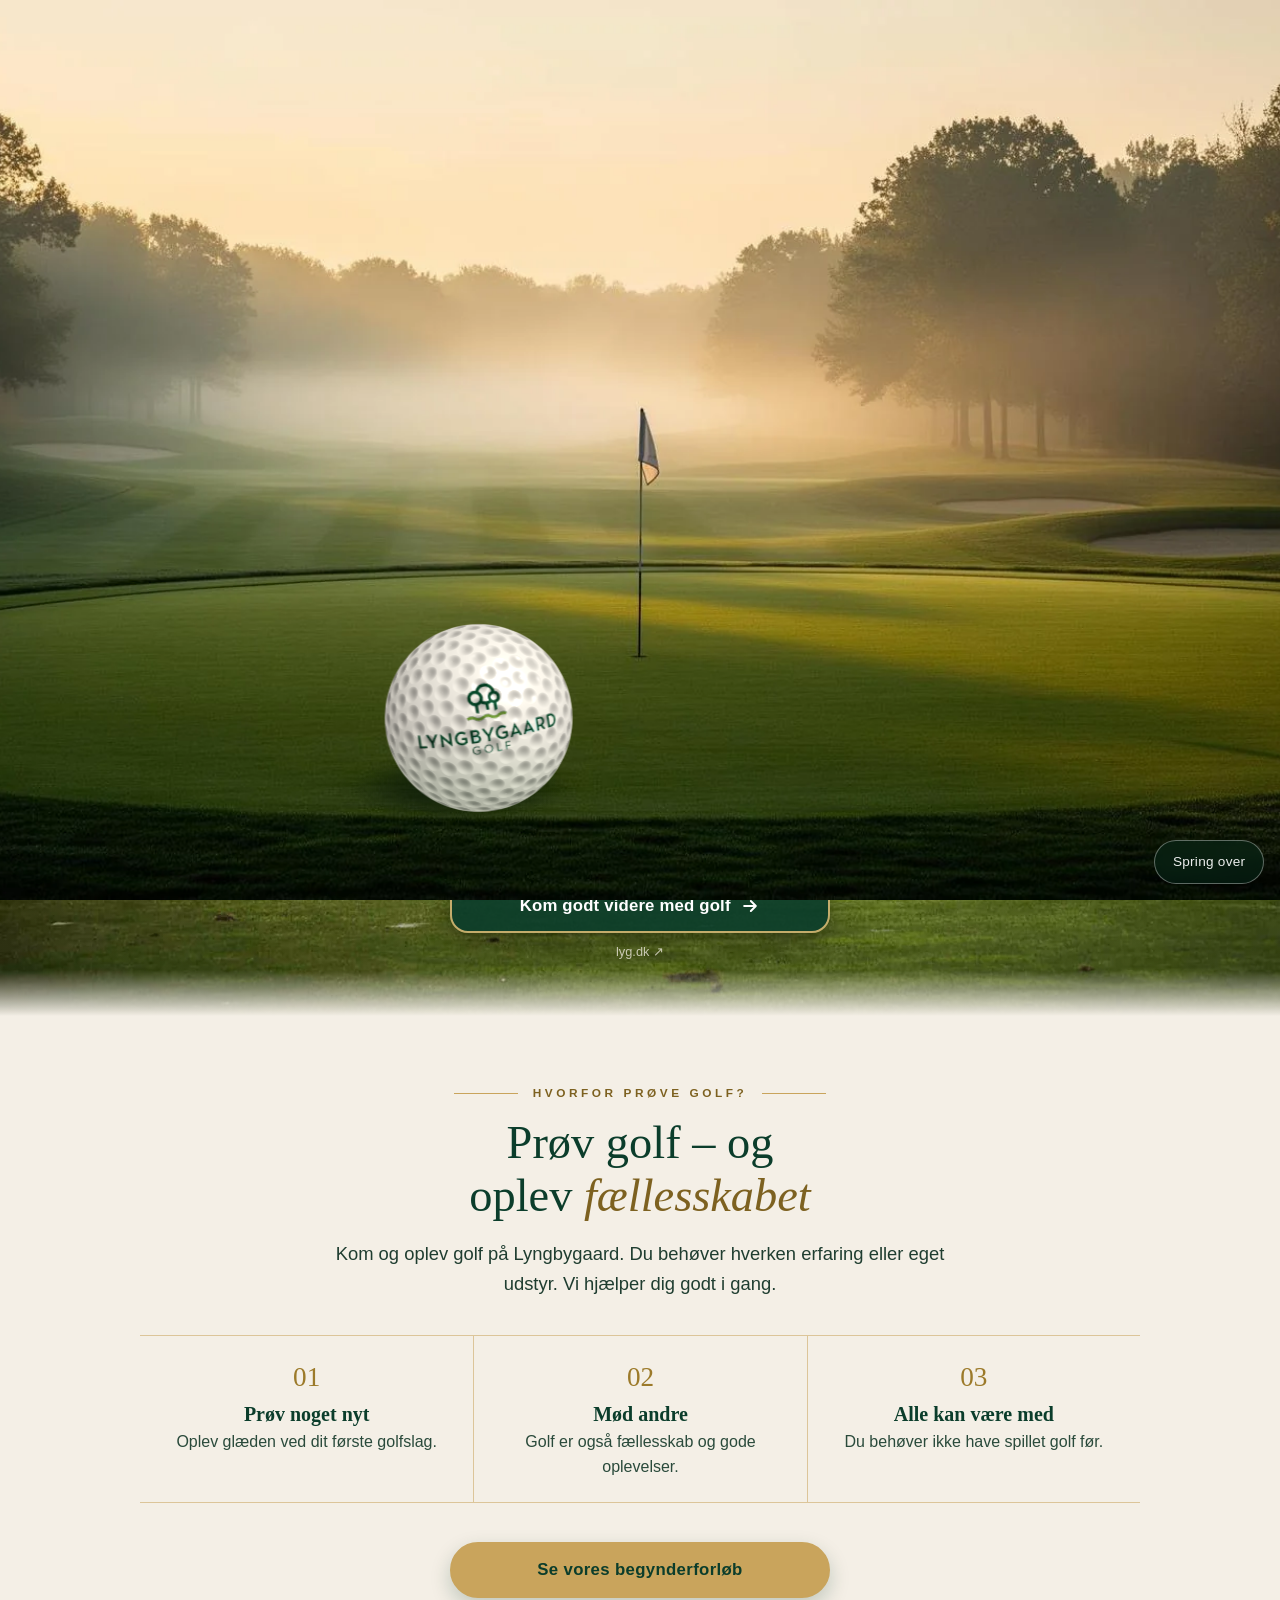
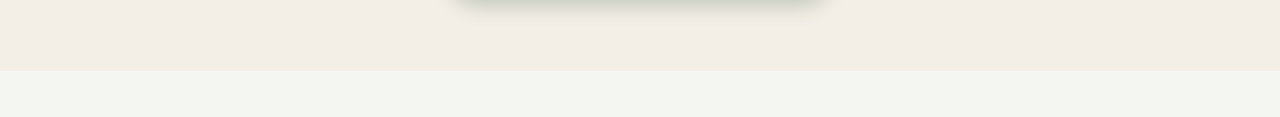
==== commit 0858cf40: "Add files via upload" ====
--- a/index.html
+++ b/index.html
@@ -9,7 +9,7 @@
   <meta name="apple-mobile-web-app-status-bar-style" content="black-translucent">
   <meta name="apple-mobile-web-app-title" content="Golfens Dag">
   <title>Golfens Dag – Lyngbygaard Golf</title>
-  <link rel="stylesheet" href="style.css?v=3.0.4">
+  <link rel="stylesheet" href="style.css?v=3.0.6">
   <link rel="manifest" href="manifest.json">
   <link rel="apple-touch-icon" href="icon-192.png">
   <link rel="icon" type="image/png" href="icon-192.png">
@@ -107,9 +107,9 @@
     <symbol id="gi-flag" viewBox="0 0 48 48"><ellipse cx="24" cy="40" rx="19" ry="5.5" fill="#74c24f"/><ellipse cx="24" cy="38.6" rx="15" ry="3.6" fill="#8fd163"/><rect x="23" y="9" width="2" height="29" rx="1" fill="#f4f4f2" stroke="#b5bdb8" stroke-width=".5"/><path d="M25 9l13 5.2L25 19.5z" fill="#d8322a"/></symbol>
     <symbol id="gi-trees" viewBox="0 0 48 48"><ellipse cx="24" cy="40" rx="19" ry="5.5" fill="#74c24f"/><ellipse cx="24" cy="38.6" rx="15" ry="3.6" fill="#8fd163"/><rect x="11" y="27" width="3" height="12" fill="#7a5230"/><circle cx="12.5" cy="22" r="8" fill="#2f8f3a"/><rect x="22.5" y="22" width="3.4" height="17" fill="#7a5230"/><circle cx="24.2" cy="16" r="9.5" fill="#3aa145"/><rect x="34" y="29" width="3" height="10" fill="#7a5230"/><circle cx="35.5" cy="24" r="7" fill="#2f8f3a"/></symbol>
     <symbol id="gi-grass" viewBox="0 0 48 48"><g fill="#2f8f3a"><path d="M8 42Q8 30 4 20Q13 28 14 42z"/><path d="M16 42Q17 24 15 10Q24 24 22 42z" fill="#3aa145"/><path d="M24 42Q26 30 33 18Q32 32 31 42z"/><path d="M31 42Q34 32 42 26Q38 36 38 42z" fill="#3aa145"/><path d="M20 42Q21 34 14 30Q22 33 25 42z" fill="#74c24f"/></g></symbol>
-    <symbol id="gi-putter" viewBox="0 0 48 48"><ellipse cx="24" cy="40" rx="19" ry="5.5" fill="#74c24f"/><ellipse cx="24" cy="38.6" rx="15" ry="3.6" fill="#8fd163"/><path d="M34 6L20 35" stroke="#6b7478" stroke-width="2.4" stroke-linecap="round"/><path d="M13 35h13l1.8 4.4H14.5z" fill="#e3a92b"/><image href="assets/images/lyngbygaard-golfbold.webp?v=3.0.4" x="30.5" y="29.5" width="11.0" height="11.0" preserveAspectRatio="xMidYMid meet"/></symbol>
-    <symbol id="gi-chip" viewBox="0 0 48 48"><ellipse cx="24" cy="40" rx="19" ry="5.5" fill="#74c24f"/><ellipse cx="24" cy="38.6" rx="15" ry="3.6" fill="#8fd163"/><path d="M8 33Q17 14 31 28" fill="none" stroke="#6b7478" stroke-width="2" stroke-dasharray="3 3" stroke-linecap="round"/><image href="assets/images/lyngbygaard-golfbold.webp?v=3.0.4" x="30.5" y="26.5" width="11.0" height="11.0" preserveAspectRatio="xMidYMid meet"/></symbol>
-    <symbol id="gi-pitch" viewBox="0 0 48 48"><ellipse cx="24" cy="40" rx="19" ry="5.5" fill="#74c24f"/><ellipse cx="24" cy="38.6" rx="15" ry="3.6" fill="#8fd163"/><path d="M8 35Q19 -2 38 33" fill="none" stroke="#6b7478" stroke-width="2" stroke-dasharray="3 3" stroke-linecap="round"/><image href="assets/images/lyngbygaard-golfbold.webp?v=3.0.4" x="32.5" y="28.5" width="11.0" height="11.0" preserveAspectRatio="xMidYMid meet"/></symbol>
+    <symbol id="gi-putter" viewBox="0 0 48 48"><ellipse cx="24" cy="40" rx="19" ry="5.5" fill="#74c24f"/><ellipse cx="24" cy="38.6" rx="15" ry="3.6" fill="#8fd163"/><path d="M34 6L20 35" stroke="#6b7478" stroke-width="2.4" stroke-linecap="round"/><path d="M13 35h13l1.8 4.4H14.5z" fill="#e3a92b"/><image href="assets/images/lyngbygaard-golfbold.webp?v=3.0.6" x="30.5" y="29.5" width="11.0" height="11.0" preserveAspectRatio="xMidYMid meet"/></symbol>
+    <symbol id="gi-chip" viewBox="0 0 48 48"><ellipse cx="24" cy="40" rx="19" ry="5.5" fill="#74c24f"/><ellipse cx="24" cy="38.6" rx="15" ry="3.6" fill="#8fd163"/><path d="M8 33Q17 14 31 28" fill="none" stroke="#6b7478" stroke-width="2" stroke-dasharray="3 3" stroke-linecap="round"/><image href="assets/images/lyngbygaard-golfbold.webp?v=3.0.6" x="30.5" y="26.5" width="11.0" height="11.0" preserveAspectRatio="xMidYMid meet"/></symbol>
+    <symbol id="gi-pitch" viewBox="0 0 48 48"><ellipse cx="24" cy="40" rx="19" ry="5.5" fill="#74c24f"/><ellipse cx="24" cy="38.6" rx="15" ry="3.6" fill="#8fd163"/><path d="M8 35Q19 -2 38 33" fill="none" stroke="#6b7478" stroke-width="2" stroke-dasharray="3 3" stroke-linecap="round"/><image href="assets/images/lyngbygaard-golfbold.webp?v=3.0.6" x="32.5" y="28.5" width="11.0" height="11.0" preserveAspectRatio="xMidYMid meet"/></symbol>
     <symbol id="gi-bunker" viewBox="0 0 48 48"><ellipse cx="24" cy="38" rx="20" ry="7" fill="#74c24f"/><ellipse cx="24" cy="35.5" rx="15" ry="5.6" fill="#e8cd86"/><path d="M11 35q13-10 26 0" fill="#f3dc9d"/><path d="M8 31l-2-6M12 30l-1-7M40 31l2-6" stroke="#3aa145" stroke-width="2" stroke-linecap="round"/></symbol>
     <symbol id="gi-trophy" viewBox="0 0 48 48"><path d="M15 8h18v10a9 9 0 0 1-18 0z" fill="#e3a92b"/><path d="M15 11H8c0 7 3 9 7 9M33 11h7c0 7-3 9-7 9" fill="none" stroke="#e3a92b" stroke-width="2.6"/><rect x="21.5" y="26" width="5" height="8" fill="#c98a1a"/><rect x="15" y="34" width="18" height="6" rx="1.5" fill="#e3a92b"/></symbol>
     <symbol id="gi-bird" viewBox="0 0 48 48"><ellipse cx="22" cy="27" rx="13" ry="8" fill="#4f9a42" transform="rotate(-12 22 27)"/><circle cx="35" cy="19" r="5.6" fill="#6bb055"/><path d="M39.5 18l7 2.2-7 3z" fill="#e3a92b"/><circle cx="36.4" cy="18" r="1.1" fill="#173326"/><path d="M11 29L2 36l13-2z" fill="#4f9a42"/><path d="M17 24q5-9 13-8" fill="none" stroke="#6bb055" stroke-width="3"/><path d="M22 35l-1 6M27 34l1 7" stroke="#e3a92b" stroke-width="2" stroke-linecap="round"/></symbol>
@@ -120,12 +120,12 @@
     <symbol id="gi-markers" viewBox="0 0 48 48"><ellipse cx="24" cy="40" rx="19" ry="5.5" fill="#74c24f"/><ellipse cx="24" cy="38.6" rx="15" ry="3.6" fill="#8fd163"/><rect x="12" y="24" width="2" height="15" fill="#cfd5d8"/><circle cx="13" cy="20" r="5.2" fill="#d8322a"/><rect x="34" y="24" width="2" height="15" fill="#cfd5d8"/><circle cx="35" cy="20" r="5.2" fill="#fff" stroke="#c4cbd0"/></symbol>
     <symbol id="gi-stakes" viewBox="0 0 48 48"><ellipse cx="24" cy="40" rx="19" ry="5.5" fill="#74c24f"/><ellipse cx="24" cy="38.6" rx="15" ry="3.6" fill="#8fd163"/><g stroke="#b5bdb8" stroke-width=".6"><rect x="10" y="10" width="5" height="29" fill="#fff"/><rect x="21.5" y="10" width="5" height="29" fill="#fff"/><rect x="33" y="10" width="5" height="29" fill="#fff"/></g><g fill="#d8322a"><rect x="10" y="10" width="5" height="6"/><rect x="21.5" y="10" width="5" height="6"/><rect x="33" y="10" width="5" height="6"/></g></symbol>
     <symbol id="gi-water" viewBox="0 0 48 48"><ellipse cx="24" cy="30" rx="20" ry="11" fill="#4aa3d8"/><path d="M9 27q4-4 8 0t8 0 8 0 6 0" fill="none" stroke="#fff" stroke-width="2.2" stroke-linecap="round"/><path d="M13 34q4-3 7 0t7 0 7 0" fill="none" stroke="#bfe3f6" stroke-width="2" stroke-linecap="round"/></symbol>
-    <symbol id="gi-ball" viewBox="0 0 48 48"><image href="assets/images/lyngbygaard-golfbold.webp?v=3.0.4" x="4" y="4" width="40" height="40" preserveAspectRatio="xMidYMid meet"/></symbol>
+    <symbol id="gi-ball" viewBox="0 0 48 48"><image href="assets/images/lyngbygaard-golfbold.webp?v=3.0.6" x="4" y="4" width="40" height="40" preserveAspectRatio="xMidYMid meet"/></symbol>
     <symbol id="gi-clock" viewBox="0 0 48 48"><rect x="21" y="4" width="6" height="4" rx="1.5" fill="#0B3D2B"/><circle cx="24" cy="26" r="17" fill="#fff" stroke="#0B3D2B" stroke-width="3"/><path d="M24 15v11l8 5" fill="none" stroke="#0B3D2B" stroke-width="3" stroke-linecap="round" stroke-linejoin="round"/></symbol>
-    <symbol id="gi-golfer" viewBox="0 0 48 48"><circle cx="21" cy="8.5" r="4.6" fill="#e8b78a"/><path d="M16 8.5a5 5 0 0 1 10 0z" fill="#3f9e3a"/><path d="M18 14l9 1.2-1.4 13.6h-6.6z" fill="#74c24f"/><path d="M20 29l-3.5 13M25 29l4.5 13" stroke="#2c3a66" stroke-width="3.6" stroke-linecap="round"/><path d="M26 17l10 8" stroke="#e8b78a" stroke-width="3" stroke-linecap="round"/><path d="M37 25l6 13" stroke="#6b7478" stroke-width="2.2" stroke-linecap="round"/><image href="assets/images/lyngbygaard-golfbold.webp?v=3.0.4" x="37.4" y="36.4" width="7.2" height="7.2" preserveAspectRatio="xMidYMid meet"/></symbol>
+    <symbol id="gi-golfer" viewBox="0 0 48 48"><circle cx="21" cy="8.5" r="4.6" fill="#e8b78a"/><path d="M16 8.5a5 5 0 0 1 10 0z" fill="#3f9e3a"/><path d="M18 14l9 1.2-1.4 13.6h-6.6z" fill="#74c24f"/><path d="M20 29l-3.5 13M25 29l4.5 13" stroke="#2c3a66" stroke-width="3.6" stroke-linecap="round"/><path d="M26 17l10 8" stroke="#e8b78a" stroke-width="3" stroke-linecap="round"/><path d="M37 25l6 13" stroke="#6b7478" stroke-width="2.2" stroke-linecap="round"/><image href="assets/images/lyngbygaard-golfbold.webp?v=3.0.6" x="37.4" y="36.4" width="7.2" height="7.2" preserveAspectRatio="xMidYMid meet"/></symbol>
     <symbol id="gi-people" viewBox="0 0 48 48"><circle cx="24" cy="14" r="6.2" fill="#e3a92b"/><path d="M12 38q0-13 12-13t12 13z" fill="#e3a92b"/><circle cx="9" cy="20" r="4.6" fill="#7aae52"/><path d="M0 38q0-10 9-10 2 0 4 .8-3 4-3 9.2z" fill="#7aae52"/><circle cx="39" cy="20" r="4.6" fill="#7aae52"/><path d="M48 38q0-10-9-10-2 0-4 .8 3 4 3 9.2z" fill="#7aae52"/></symbol>
     <symbol id="gi-checker" viewBox="0 0 48 48"><rect x="21" y="6" width="2.4" height="36" rx="1.2" fill="#6b7478"/><rect x="23" y="9" width="5" height="5" fill="#173326"/><rect x="28" y="9" width="5" height="5" fill="#fff"/><rect x="33" y="9" width="5" height="5" fill="#173326"/><rect x="38" y="9" width="5" height="5" fill="#fff"/><rect x="43" y="9" width="5" height="5" fill="#173326"/><rect x="23" y="14" width="5" height="5" fill="#fff"/><rect x="28" y="14" width="5" height="5" fill="#173326"/><rect x="33" y="14" width="5" height="5" fill="#fff"/><rect x="38" y="14" width="5" height="5" fill="#173326"/><rect x="43" y="14" width="5" height="5" fill="#fff"/><rect x="23" y="19" width="5" height="5" fill="#173326"/><rect x="28" y="19" width="5" height="5" fill="#fff"/><rect x="33" y="19" width="5" height="5" fill="#173326"/><rect x="38" y="19" width="5" height="5" fill="#fff"/><rect x="43" y="19" width="5" height="5" fill="#173326"/><rect x="23" y="9" width="25" height="15" fill="none" stroke="#173326" stroke-width="1"/></symbol>
-    <symbol id="gi-club" viewBox="0 0 48 48"><ellipse cx="24" cy="40" rx="19" ry="5.5" fill="#74c24f"/><ellipse cx="24" cy="38.6" rx="15" ry="3.6" fill="#8fd163"/><path d="M36 5L19 34" stroke="#6b7478" stroke-width="2.4" stroke-linecap="round"/><path d="M12 34l9 4 -2.6 3.6-9.4-3z" fill="#e3a92b"/><image href="assets/images/lyngbygaard-golfbold.webp?v=3.0.4" x="31.5" y="29.5" width="11.0" height="11.0" preserveAspectRatio="xMidYMid meet"/></symbol>
+    <symbol id="gi-club" viewBox="0 0 48 48"><ellipse cx="24" cy="40" rx="19" ry="5.5" fill="#74c24f"/><ellipse cx="24" cy="38.6" rx="15" ry="3.6" fill="#8fd163"/><path d="M36 5L19 34" stroke="#6b7478" stroke-width="2.4" stroke-linecap="round"/><path d="M12 34l9 4 -2.6 3.6-9.4-3z" fill="#e3a92b"/><image href="assets/images/lyngbygaard-golfbold.webp?v=3.0.6" x="31.5" y="29.5" width="11.0" height="11.0" preserveAspectRatio="xMidYMid meet"/></symbol>
     <symbol id="gi-target" viewBox="0 0 48 48"><circle cx="22" cy="26" r="17" fill="#fff" stroke="#e3a92b" stroke-width="2.6"/><circle cx="22" cy="26" r="11" fill="#e3a92b"/><circle cx="22" cy="26" r="6.5" fill="#fff"/><circle cx="22" cy="26" r="3" fill="#d8322a"/><path d="M24 24l17-17M36 6l5 1 1 5" fill="none" stroke="#173326" stroke-width="2.4" stroke-linecap="round" stroke-linejoin="round"/></symbol>
     <symbol id="gi-kids" viewBox="0 0 48 48"><circle cx="15" cy="12" r="5.2" fill="#e3a92b"/><path d="M6 38q0-12 9-12t9 12z" fill="#e3a92b"/><circle cx="34" cy="19" r="4.4" fill="#7aae52"/><path d="M26 38q0-9 8-9t8 9z" fill="#7aae52"/></symbol>
     <symbol id="gi-binoc" viewBox="0 0 48 48"><rect x="5" y="13" width="15" height="26" rx="6" fill="#e3a92b"/><rect x="28" y="13" width="15" height="26" rx="6" fill="#e3a92b"/><rect x="18" y="19" width="12" height="9" rx="2" fill="#c98a1a"/><circle cx="12.5" cy="35" r="4.4" fill="#0B3D2B"/><circle cx="35.5" cy="35" r="4.4" fill="#0B3D2B"/><rect x="7" y="8" width="11" height="7" rx="2" fill="#c98a1a"/><rect x="30" y="8" width="11" height="7" rx="2" fill="#c98a1a"/></symbol>
@@ -263,7 +263,7 @@
          ======================================== -->
     <section class="page active" id="page-home" aria-label="Forside">
 
-      <!-- FORSIDE v3.0.4 – golfbane som baggrund, seks fotokort med gyldne rammer.
+      <!-- FORSIDE v3.0.6 – golfbane som baggrund, seks fotokort med gyldne rammer.
            Al tekst er rigtig HTML. Kortfoto sættes i style.css (--img pr. kort). -->
       <div class="gh" id="gh-hero">
         <div class="gh-copy">
@@ -272,7 +272,7 @@
           <p class="gh-tagline">Oplev golfen · Mød trænerne · Kom godt i gang</p>
         </div>
 
-        <!-- v3.0.4: "Kom og oplev golfens verden" – tekst direkte på golfbaggrunden, ingen boks/ikoner -->
+        <!-- v3.0.6: "Kom og oplev golfens verden" – tekst direkte på golfbaggrunden, ingen boks/ikoner -->
         <section class="gh-oplev" aria-labelledby="gh-oplev-title">
           <h2 class="gh-oplev-title" id="gh-oplev-title">Kom og oplev <em>golfens verden</em></h2>
           <p class="gh-oplev-intro">Velkommen til Golfens Dag på Lyngbygaard. Her finder du dagens program, aktiviteter og svar på dine spørgsmål.</p>
@@ -321,8 +321,8 @@
         </div>
       </div>
 
-      <!-- v3.0.4: NY SEKTION "Hvorfor prøve golf?" – lys creme, mørkegrøn tekst, diskrete guldlinjer.
-           v3.0.4: knappen fører til appens side om begynderforløb (ingen tilmelding til selve Golfens Dag i appen). -->
+      <!-- v3.0.6: NY SEKTION "Hvorfor prøve golf?" – lys creme, mørkegrøn tekst, diskrete guldlinjer.
+           v3.0.6: knappen fører til appens side om begynderforløb (ingen tilmelding til selve Golfens Dag i appen). -->
       <section class="gh-why" id="gh-why" aria-labelledby="gh-why-title">
         <div class="gh-why-inner">
           <p class="gh-why-eyebrow"><span>Hvorfor prøve golf?</span></p>
@@ -359,7 +359,7 @@
           <button class="btn-primary" onclick="navigate('begynder')">Se begynderforløb</button>
         </div>
       </div>
-            <div class="gd-turf"><span class="gd-ballwrap"><img class="gd-ball" src="assets/images/lyngbygaard-golfbold.webp?v=3.0.4" alt="Golfbold med Lyngbygaard Golf-logo" width="160" height="160" loading="lazy"></span></div>
+            <div class="gd-turf"><span class="gd-ballwrap"><img class="gd-ball" src="assets/images/lyngbygaard-golfbold.webp?v=3.0.6" alt="Golfbold med Lyngbygaard Golf-logo" width="160" height="160" loading="lazy"></span></div>
       <footer class="app-footer">
         <div class="footer-top">
           <div class="footer-brand">
@@ -373,7 +373,7 @@
         <div class="footer-divider"></div>
         <div class="footer-meta">
           <div class="footer-meta-left"></div>
-          <div class="footer-meta-right"><span class="footer-version">v3.0.4</span></div>
+          <div class="footer-meta-right"><span class="footer-version">v3.0.6</span></div>
         </div>
       </footer>
     </section>
@@ -389,7 +389,7 @@
       <div class="page-body">
         <div class="begreber-list" id="begreber-list" role="list"></div>
       </div>
-            <div class="gd-turf"><span class="gd-ballwrap"><img class="gd-ball" src="assets/images/lyngbygaard-golfbold.webp?v=3.0.4" alt="Golfbold med Lyngbygaard Golf-logo" width="160" height="160" loading="lazy"></span></div>
+            <div class="gd-turf"><span class="gd-ballwrap"><img class="gd-ball" src="assets/images/lyngbygaard-golfbold.webp?v=3.0.6" alt="Golfbold med Lyngbygaard Golf-logo" width="160" height="160" loading="lazy"></span></div>
       <footer class="app-footer">
         <div class="footer-top">
           <div class="footer-brand">
@@ -403,7 +403,7 @@
         <div class="footer-divider"></div>
         <div class="footer-meta">
           <div class="footer-meta-left"></div>
-          <div class="footer-meta-right"><span class="footer-version">v3.0.4</span></div>
+          <div class="footer-meta-right"><span class="footer-version">v3.0.6</span></div>
         </div>
       </footer>
     </section>
@@ -441,7 +441,7 @@
              target="_blank" rel="noopener">Kontakt os</a>
         </div>
       </div>
-      <div class="gd-turf"><span class="gd-ballwrap"><img class="gd-ball" src="assets/images/lyngbygaard-golfbold.webp?v=3.0.4" alt="Golfbold med Lyngbygaard Golf-logo" width="160" height="160" loading="lazy"></span></div>
+      <div class="gd-turf"><span class="gd-ballwrap"><img class="gd-ball" src="assets/images/lyngbygaard-golfbold.webp?v=3.0.6" alt="Golfbold med Lyngbygaard Golf-logo" width="160" height="160" loading="lazy"></span></div>
       <footer class="app-footer">
         <div class="footer-top">
           <div class="footer-brand">
@@ -455,7 +455,7 @@
         <div class="footer-divider"></div>
         <div class="footer-meta">
           <div class="footer-meta-left"></div>
-          <div class="footer-meta-right"><span class="footer-version">v3.0.4</span></div>
+          <div class="footer-meta-right"><span class="footer-version">v3.0.6</span></div>
         </div>
       </footer>
     </section>
@@ -505,7 +505,7 @@
         <a class="btn-primary" id="btn-website" href="https://lyg.dk"
            target="_blank" rel="noopener">Besøg lyg.dk <svg class="gi-ext" aria-hidden="true" focusable="false"><use href="#gi-ext"/></svg></a>
       </div>
-            <div class="gd-turf"><span class="gd-ballwrap"><img class="gd-ball" src="assets/images/lyngbygaard-golfbold.webp?v=3.0.4" alt="Golfbold med Lyngbygaard Golf-logo" width="160" height="160" loading="lazy"></span></div>
+            <div class="gd-turf"><span class="gd-ballwrap"><img class="gd-ball" src="assets/images/lyngbygaard-golfbold.webp?v=3.0.6" alt="Golfbold med Lyngbygaard Golf-logo" width="160" height="160" loading="lazy"></span></div>
       <footer class="app-footer">
         <div class="footer-top">
           <div class="footer-brand">
@@ -519,7 +519,7 @@
         <div class="footer-divider"></div>
         <div class="footer-meta">
           <div class="footer-meta-left"></div>
-          <div class="footer-meta-right"><span class="footer-version">v3.0.4</span></div>
+          <div class="footer-meta-right"><span class="footer-version">v3.0.6</span></div>
         </div>
       </footer>
     </section>
@@ -535,7 +535,7 @@
       <div class="page-body">
         <div class="om-grid" id="om-grid" role="list"></div>
       </div>
-      <div class="gd-turf"><span class="gd-ballwrap"><img class="gd-ball" src="assets/images/lyngbygaard-golfbold.webp?v=3.0.4" alt="Golfbold med Lyngbygaard Golf-logo" width="160" height="160" loading="lazy"></span></div>
+      <div class="gd-turf"><span class="gd-ballwrap"><img class="gd-ball" src="assets/images/lyngbygaard-golfbold.webp?v=3.0.6" alt="Golfbold med Lyngbygaard Golf-logo" width="160" height="160" loading="lazy"></span></div>
       <footer class="app-footer">
         <div class="footer-top">
           <div class="footer-brand">
@@ -549,7 +549,7 @@
         <div class="footer-divider"></div>
         <div class="footer-meta">
           <div class="footer-meta-left"></div>
-          <div class="footer-meta-right"><span class="footer-version">v3.0.4</span></div>
+          <div class="footer-meta-right"><span class="footer-version">v3.0.6</span></div>
         </div>
       </footer>
     </section>
@@ -595,19 +595,19 @@
         <div class="footer-divider"></div>
         <div class="footer-meta">
           <div class="footer-meta-left"></div>
-          <div class="footer-meta-right"><span class="footer-version">v3.0.4</span></div>
+          <div class="footer-meta-right"><span class="footer-version">v3.0.6</span></div>
         </div>
       </footer>
     </section>
 
   </main>
 
-  <!-- ===== INFORMATIONSBJÆLKE (v3.0.4) ===== -->
+  <!-- ===== INFORMATIONSBJÆLKE (v3.0.6) ===== -->
   <nav class="ticker" id="gd-ticker" aria-label="Information til gæster">
     <a class="ticker-item" href="#program" data-go="program">Velkommen til Golfens Dag – find dagens program og aktiviteter her.</a>
   </nav>
 
-  <!-- ===== POPUP: BEGYNDERFORLØB OG GOLFKORT (v3.0.4) ===== -->
+  <!-- ===== POPUP: BEGYNDERFORLØB OG GOLFKORT (v3.0.6) ===== -->
   <div class="gd-modal" id="gd-popup" hidden>
     <div class="gd-modal-backdrop" data-close></div>
     <div class="gd-modal-card" role="dialog" aria-modal="true" aria-labelledby="gd-pop-title" tabindex="-1">
@@ -639,9 +639,9 @@
     <svg class="admin-gear-svg"><use href="#icon-gear"/></svg>
   </button>
 
-  <script src="app.js?v=3.0.4"></script>
-  <script>window.GD_VELKOMST = true; /* v3.0.4: ny velkomstanimation (velkomst.js); intro.js ligger dormant */</script>
-  <script src="intro.js?v=3.0.4"></script>
-  <script src="velkomst.js?v=3.0.4"></script>
+  <script src="app.js?v=3.0.6"></script>
+  <script>window.GD_VELKOMST = true; /* v3.0.6: ny velkomstanimation (velkomst.js); intro.js ligger dormant */</script>
+  <script src="intro.js?v=3.0.6"></script>
+  <script src="velkomst.js?v=3.0.6"></script>
 </body>
 </html>
--- a/style.css
+++ b/style.css
@@ -406,7 +406,7 @@
    ============================================================ */
 .home-photo-section {
   /* Primary: golf-swing (varmt solnedgangslys, sving) */
-  background-image: url('assets/images/golf-swing.webp?v=3.0.4');
+  background-image: url('assets/images/golf-swing.webp?v=3.0.6');
   background-size: cover;
   background-repeat: no-repeat;
   /* Mobil: spiller er centreret i billedet, lidt til højre */
@@ -1104,7 +1104,7 @@
   padding: 1.6rem 0 1.6rem; overflow: hidden; color: var(--cream);
   background:
     linear-gradient(to bottom, rgba(5,25,16,.62) 0%, rgba(5,25,16,.3) 32%, rgba(5,25,16,.25) 62%, rgba(5,25,16,.78) 100%),
-    url('assets/images/forside-golfbane-mobil.webp?v=3.0.4') 50% 30% / cover no-repeat #0B3D2B;
+    url('assets/images/forside-golfbane-mobil.webp?v=3.0.6') 50% 30% / cover no-repeat #0B3D2B;
 }
 .gh-copy { text-align: center; padding: 0 1rem; margin-bottom: 1.6rem; }
 .gh-eyebrow { display: flex; align-items: center; justify-content: center; gap: .8rem; margin: 0 0 .7rem; }
@@ -1141,12 +1141,12 @@
 .gh-card:active { transform: scale(.98); }
 
 /* Foto pr. kort (object-fit: cover-ækvivalent via background-size: cover). */
-.gh-card[data-card="om"]  { --img: url('assets/images/forside-bold-logo.webp?v=3.0.4'); }
-.gh-card[data-card="program"]  { --img: url('assets/images/program-kalender-logo.webp?v=3.0.4'); }
-.gh-card[data-card="traener"]  { --img: url('assets/images/traenerteam-golfbag.webp?v=3.0.4'); }
-.gh-card[data-card="begreber"] { --img: url('assets/images/golfbegreber-flag.webp?v=3.0.4'); }
-.gh-card[data-card="begynder"] { --img: url('assets/images/begynderforloeb-bolde-logo.webp?v=3.0.4'); }
-.gh-card[data-card="kontakt"]  { --img: url('assets/images/kontakt-klubhus.webp?v=3.0.4'); }
+.gh-card[data-card="om"]  { --img: url('assets/images/forside-bold-logo.webp?v=3.0.6'); }
+.gh-card[data-card="program"]  { --img: url('assets/images/program-kalender-logo.webp?v=3.0.6'); }
+.gh-card[data-card="traener"]  { --img: url('assets/images/traenerteam-golfbag.webp?v=3.0.6'); }
+.gh-card[data-card="begreber"] { --img: url('assets/images/golfbegreber-flag.webp?v=3.0.6'); }
+.gh-card[data-card="begynder"] { --img: url('assets/images/begynderforloeb-bolde-logo.webp?v=3.0.6'); }
+.gh-card[data-card="kontakt"]  { --img: url('assets/images/kontakt-klubhus.webp?v=3.0.6'); }
 .gh-card[data-card="om"]  .gh-card-photo { background-position: 44% 55%; }
 .gh-card[data-card="program"]  .gh-card-photo { background-position: 55% 50%; }
 .gh-card[data-card="traener"]  .gh-card-photo { background-position: 72% 45%; }
@@ -1176,7 +1176,7 @@
 @media (min-width: 700px) {
   .gh { padding-top: 2.6rem; background:
     linear-gradient(to bottom, rgba(5,25,16,.62) 0%, rgba(5,25,16,.3) 32%, rgba(5,25,16,.25) 62%, rgba(5,25,16,.78) 100%),
-    url('assets/images/forside-golfbane.webp?v=3.0.4') center 40% / cover no-repeat #0B3D2B; }
+    url('assets/images/forside-golfbane.webp?v=3.0.6') center 40% / cover no-repeat #0B3D2B; }
   .gh { justify-content: center; padding-top: 1.6rem; padding-bottom: 1.6rem; }
   .gh-copy { margin-bottom: 1.5rem; }
   .gh-grid { margin-top: 0; }
@@ -1218,16 +1218,16 @@
 
 /* v2.7.7 – Om Lyngbygaard Golf: seks fotokort (samme stil som forsiden) */
 .om-grid .gh-card { min-height: 0; }
-.gh-card[data-card="om-18"]         { --img: url('assets/images/om-18-bane.webp?v=3.0.4'); }
-.gh-card[data-card="om-9"]          { --img: url('assets/images/om-9-bane.webp?v=3.0.4'); }
-.gh-card[data-card="om-restaurant"] { --img: url('assets/images/om-restaurant.webp?v=3.0.4'); }
-.gh-card[data-card="om-traener"]    { --img: url('assets/images/om-traenerteam-bolde.webp?v=3.0.4'); }
+.gh-card[data-card="om-18"]         { --img: url('assets/images/om-18-bane.webp?v=3.0.6'); }
+.gh-card[data-card="om-9"]          { --img: url('assets/images/om-9-bane.webp?v=3.0.6'); }
+.gh-card[data-card="om-restaurant"] { --img: url('assets/images/om-restaurant.webp?v=3.0.6'); }
+.gh-card[data-card="om-traener"]    { --img: url('assets/images/om-traenerteam-bolde.webp?v=3.0.6'); }
 .gh-card[data-card="om-18"]         .gh-card-photo { background-position: 50% 50%; }
 .gh-card[data-card="om-9"]          .gh-card-photo { background-position: 50% 50%; }
 .gh-card[data-card="om-restaurant"] .gh-card-photo { background-position: 50% 50%; }
 .gh-card[data-card="om-traener"]    .gh-card-photo { background-position: 50% 50%; }
-.gh-card[data-card="om-begynder"] { --img: url('assets/images/om-begynderhold-tre-spillere.webp?v=3.0.4'); }
-.gh-card[data-card="om-web"]      { --img: url('assets/images/om-hjemmeside-place-to-play.webp?v=3.0.4'); }
+.gh-card[data-card="om-begynder"] { --img: url('assets/images/om-begynderhold-tre-spillere.webp?v=3.0.6'); }
+.gh-card[data-card="om-web"]      { --img: url('assets/images/om-hjemmeside-place-to-play.webp?v=3.0.6'); }
 .gh-card[data-card="om-begynder"] .gh-card-photo { background-position: 50% 50%; }
 .gh-card[data-card="om-web"]      .gh-card-photo { background-position: 50% 50%; }
 
@@ -1264,7 +1264,7 @@
   padding: 1.1rem 1.15rem 1.15rem; border-radius: 22px; box-shadow: 0 10px 26px rgba(11,61,43,.28);
   background:
     linear-gradient(to bottom, rgba(11,61,43,0) 0%, rgba(11,61,43,.35) 36%, rgba(11,61,43,.94) 70%, #0B3D2B 100%),
-    url('assets/images/forside-golfbane.webp?v=3.0.4') 50% 40% / cover no-repeat #0B3D2B;
+    url('assets/images/forside-golfbane.webp?v=3.0.6') 50% 40% / cover no-repeat #0B3D2B;
 }
 .kc-id { display: flex; gap: .8rem; align-items: flex-start; }
 .kc-pin { width: 2.3rem; height: 2.3rem; filter: drop-shadow(0 2px 3px rgba(0,0,0,.4)); }
@@ -1287,7 +1287,7 @@
 .page-header.hdr-course {
   background:
     linear-gradient(90deg, #0B3D2B 0%, rgba(11,61,43,.82) 45%, rgba(11,61,43,.2) 100%),
-    url('assets/images/forside-golfbane.webp?v=3.0.4') 50% 62% / cover no-repeat #0B3D2B;
+    url('assets/images/forside-golfbane.webp?v=3.0.6') 50% 62% / cover no-repeat #0B3D2B;
 }
 .page-header.hdr-course p { color: rgba(255,255,255,.9); }
 .timeline-time { font-size: .95rem; font-weight: 800; color: var(--c-green); }
@@ -1339,7 +1339,7 @@
 .gd-ballwrap > .gd-ball { position: static; display: block; width: 100%; height: auto; aspect-ratio: 1 / 1; border-radius: 50%; box-shadow: none; filter: none; will-change: transform; }
 
 /* ============================================================
-   v3.0.4 – PREMIUM DESIGNLØFT (forside)
+   v3.0.6 – PREMIUM DESIGNLØFT (forside)
    Kun typografi, luft, kontrast og ny sektion. Kort, links, funktioner uændrede.
    ============================================================ */
 :root { --serif: 'Iowan Old Style', 'Palatino Linotype', Palatino, 'Book Antiqua', Georgia, 'Times New Roman', serif; }
@@ -1349,7 +1349,7 @@
   background:
     radial-gradient(120% 60% at 50% 12%, rgba(5,25,16,.55) 0%, rgba(5,25,16,0) 70%),
     linear-gradient(to bottom, rgba(5,25,16,.66) 0%, rgba(5,25,16,.32) 34%, rgba(5,25,16,.3) 62%, rgba(5,25,16,.82) 100%),
-    url('assets/images/forside-golfbane-mobil.webp?v=3.0.4') 50% 30% / cover no-repeat #0B3D2B; }
+    url('assets/images/forside-golfbane-mobil.webp?v=3.0.6') 50% 30% / cover no-repeat #0B3D2B; }
 .gh-copy { margin-bottom: 2.4rem; padding: 0 1.25rem; }
 .gh-eyebrow { gap: 1rem; margin: 0 0 1.1rem; }
 .gh-eyebrow::before, .gh-eyebrow::after { background: #D8B873; width: clamp(28px, 10vw, 96px); }
@@ -1373,7 +1373,7 @@
     background:
       radial-gradient(90% 50% at 50% 14%, rgba(5,25,16,.5) 0%, rgba(5,25,16,0) 70%),
       linear-gradient(to bottom, rgba(5,25,16,.62) 0%, rgba(5,25,16,.3) 32%, rgba(5,25,16,.25) 62%, rgba(5,25,16,.78) 100%),
-      url('assets/images/forside-golfbane.webp?v=3.0.4') center 40% / cover no-repeat #0B3D2B; }
+      url('assets/images/forside-golfbane.webp?v=3.0.6') center 40% / cover no-repeat #0B3D2B; }
   .gh-copy { margin-bottom: 2.6rem; }
   .gh-grid { gap: 1.3rem; }
   .gh-card { border-radius: 18px; }
@@ -1412,12 +1412,12 @@
 }
 @media (prefers-reduced-motion: reduce) { .gh-why-btn { transition: none; } }
 @media (min-width: 700px) { .gh { min-height: min(calc(100vh - var(--header-full) - var(--ticker-total)), 780px); } }
-/* v3.0.4: smalle skærme (≤359 px) – kortene må ikke stikke ud (min-højde tvang bredden) */
+/* v3.0.6: smalle skærme (≤359 px) – kortene må ikke stikke ud (min-højde tvang bredden) */
 .gh-grid { grid-template-columns: repeat(2, minmax(0, 1fr)); }
 @media (min-width: 700px) { .gh-grid { grid-template-columns: repeat(3, minmax(0, 1fr)); } }
 @media (max-width: 359px) { .gh-card { min-height: 0; } .gh-card-label { font-size: .88rem; right: 2rem; } .gh-grid { gap: .7rem; } }
 
-/* v3.0.4: "Kom og oplev golfens verden" – elegant tekst direkte på golfbaggrunden (ingen boks, ingen ikoner) */
+/* v3.0.6: "Kom og oplev golfens verden" – elegant tekst direkte på golfbaggrunden (ingen boks, ingen ikoner) */
 .gh-oplev { position: relative; width: 100%; max-width: 720px; margin: 0 auto 1.5rem; padding: 0 1.25rem; text-align: center; color: #F4EFE6; isolation: isolate; }
 .gh-oplev::before { content: ''; position: absolute; inset: -1.2rem -10% -1rem; z-index: -1; pointer-events: none;
   background: radial-gradient(ellipse at center, rgba(5,25,16,.55) 0%, rgba(5,25,16,.32) 55%, rgba(5,25,16,0) 78%); }
@@ -1427,14 +1427,14 @@
 @media (min-width: 700px) { .gh-oplev { margin-bottom: 2.3rem; max-width: 780px; } .gh-oplev-title { font-size: 2.1rem; } }
 
 /* ============================================================
-   v3.0.4 – finpudsning: ægte klubfoto som baggrund, lysere toning,
+   v3.0.6 – finpudsning: ægte klubfoto som baggrund, lysere toning,
    mindre tom plads, blød overgang til creme, diskret informationsbjælke
    ============================================================ */
 .gh { min-height: 0; padding: 1.7rem 0 2.9rem;
   background:
     radial-gradient(ellipse 120% 34% at 50% 27%, rgba(5,25,16,.40) 0%, rgba(5,25,16,0) 72%),
     linear-gradient(to bottom, rgba(5,25,16,.36) 0%, rgba(5,25,16,.08) 34%, rgba(5,25,16,.05) 62%, rgba(5,25,16,.34) 100%),
-    url('assets/images/forside-hero-bane-mobil.webp?v=3.0.4') 50% 35% / cover no-repeat #0B3D2B; }
+    url('assets/images/forside-hero-bane-mobil.webp?v=3.0.6') 50% 35% / cover no-repeat #0B3D2B; }
 .gh::after { content: ''; position: absolute; left: 0; right: 0; bottom: 0; height: 46px; pointer-events: none;
   background: linear-gradient(to bottom, rgba(244,239,230,0) 0%, #F4EFE6 100%); }
 .gh-copy { margin-bottom: 1.3rem; }
@@ -1448,7 +1448,7 @@
     background:
       radial-gradient(ellipse 80% 34% at 50% 26%, rgba(5,25,16,.38) 0%, rgba(5,25,16,0) 72%),
       linear-gradient(to bottom, rgba(5,25,16,.34) 0%, rgba(5,25,16,.07) 34%, rgba(5,25,16,.05) 62%, rgba(5,25,16,.32) 100%),
-      url('assets/images/forside-hero-bane-mobil.webp?v=3.0.4') 50% 38% / cover no-repeat #0B3D2B; }
+      url('assets/images/forside-hero-bane-mobil.webp?v=3.0.6') 50% 38% / cover no-repeat #0B3D2B; }
   .gh-copy { margin-bottom: 1.6rem; }
   .gh-oplev { margin-bottom: 1.8rem; }
   .gh-cta-wrap { padding-top: 1.5rem; }
@@ -1458,7 +1458,7 @@
   .gh { background:
       radial-gradient(ellipse 80% 34% at 50% 26%, rgba(5,25,16,.38) 0%, rgba(5,25,16,0) 72%),
       linear-gradient(to bottom, rgba(5,25,16,.34) 0%, rgba(5,25,16,.07) 34%, rgba(5,25,16,.05) 62%, rgba(5,25,16,.32) 100%),
-      url('assets/images/forside-hero-bane.webp?v=3.0.4') 20% 45% / cover no-repeat #0B3D2B; }
+      url('assets/images/forside-hero-bane.webp?v=3.0.6') 20% 45% / cover no-repeat #0B3D2B; }
 }
 
 /* Informationsbjælke: rolig, diskret, to budskaber der skiftes (ingen tekst skæres af) */
@@ -1477,5 +1477,9 @@
   .ticker-item { grid-area: auto; opacity: 1; visibility: visible; animation: none; font-size: .72rem; }
 }
 
-/* v3.0.4: nyhedsbjælken har én rolig besked til gæsterne (ingen skift) */
+/* v3.0.6: nyhedsbjælken har én rolig besked til gæsterne (ingen skift) */
 .ticker-item:only-child { opacity: 1; visibility: visible; animation: none; }
+
+/* v3.0.6: Om klubben – kun afstand: golfbold og græs følger tæt efter billedkortene (ca. 24 px) */
+#page-om .page-body,
+#page-begynder .page-body { padding-bottom: 1.75rem; } /* v3.0.6: ca. 28 px til græssektionen på Om klubben og Begynderforløb */
